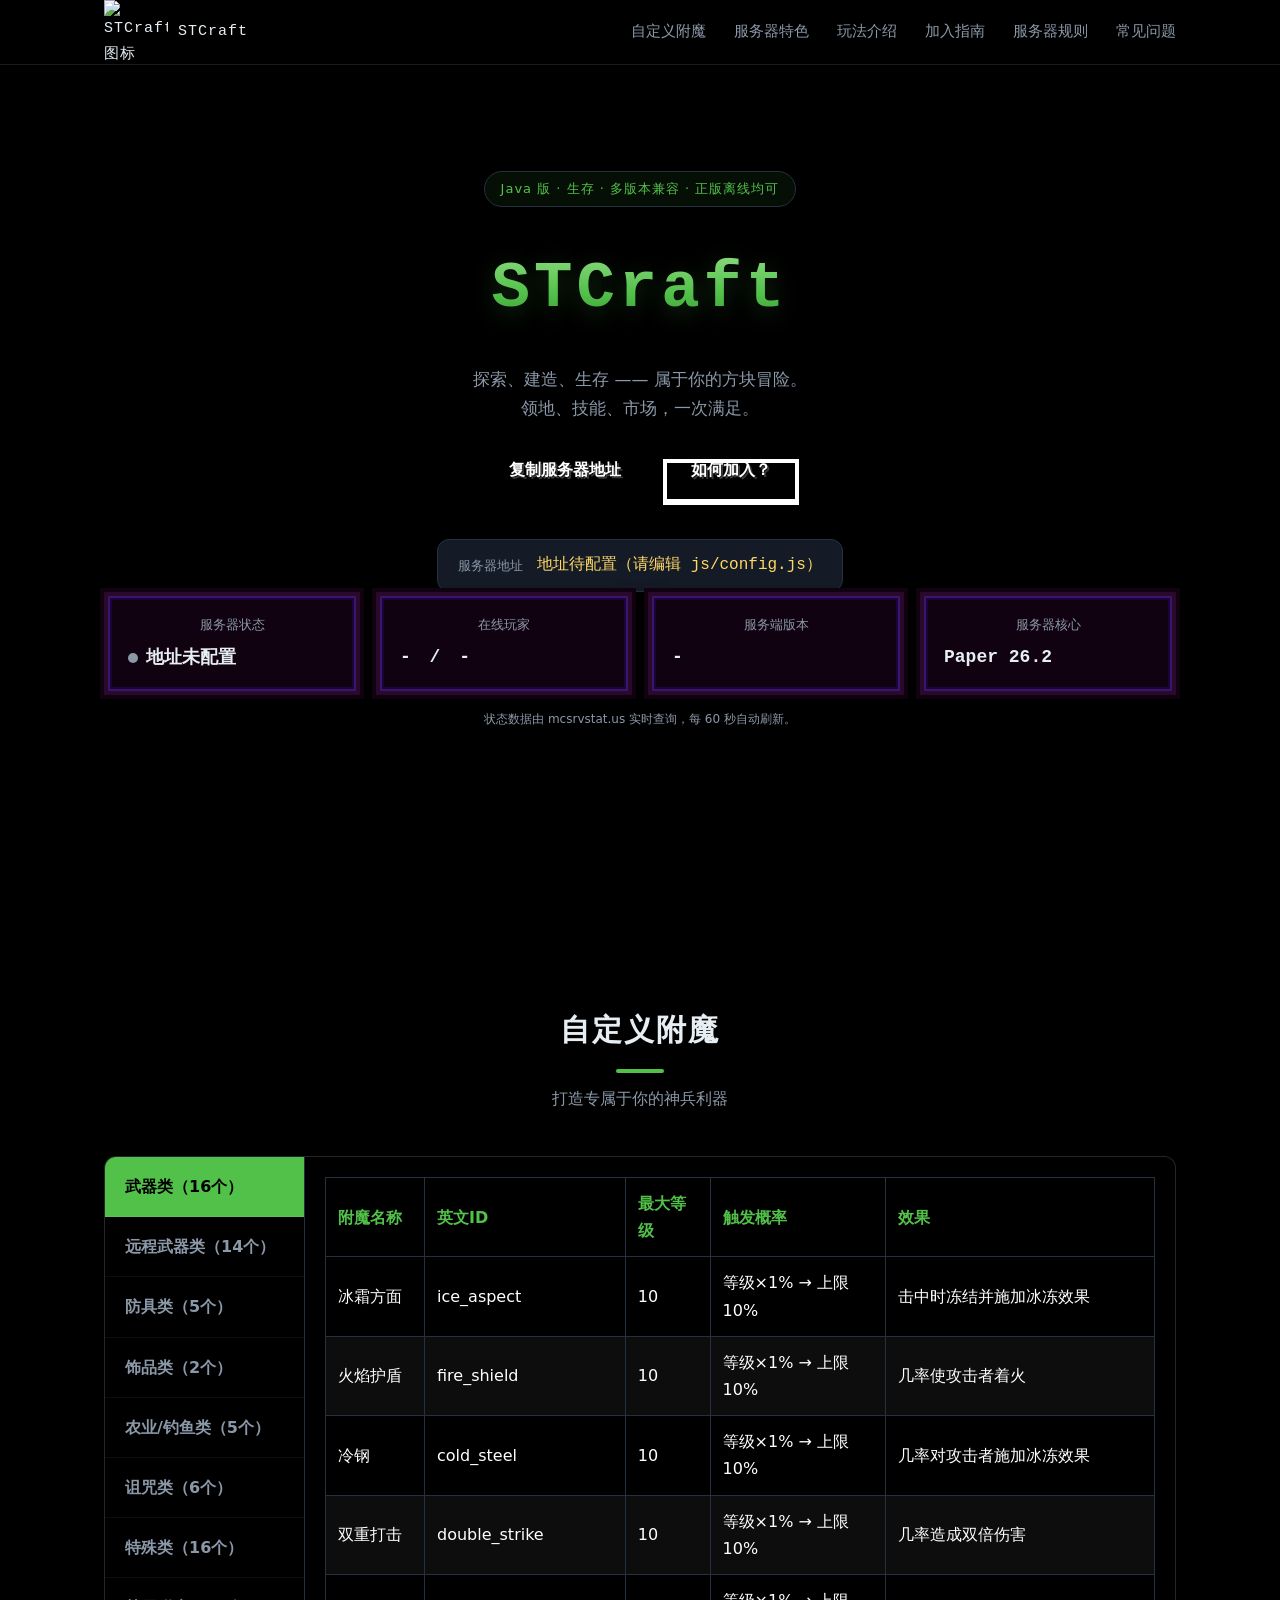
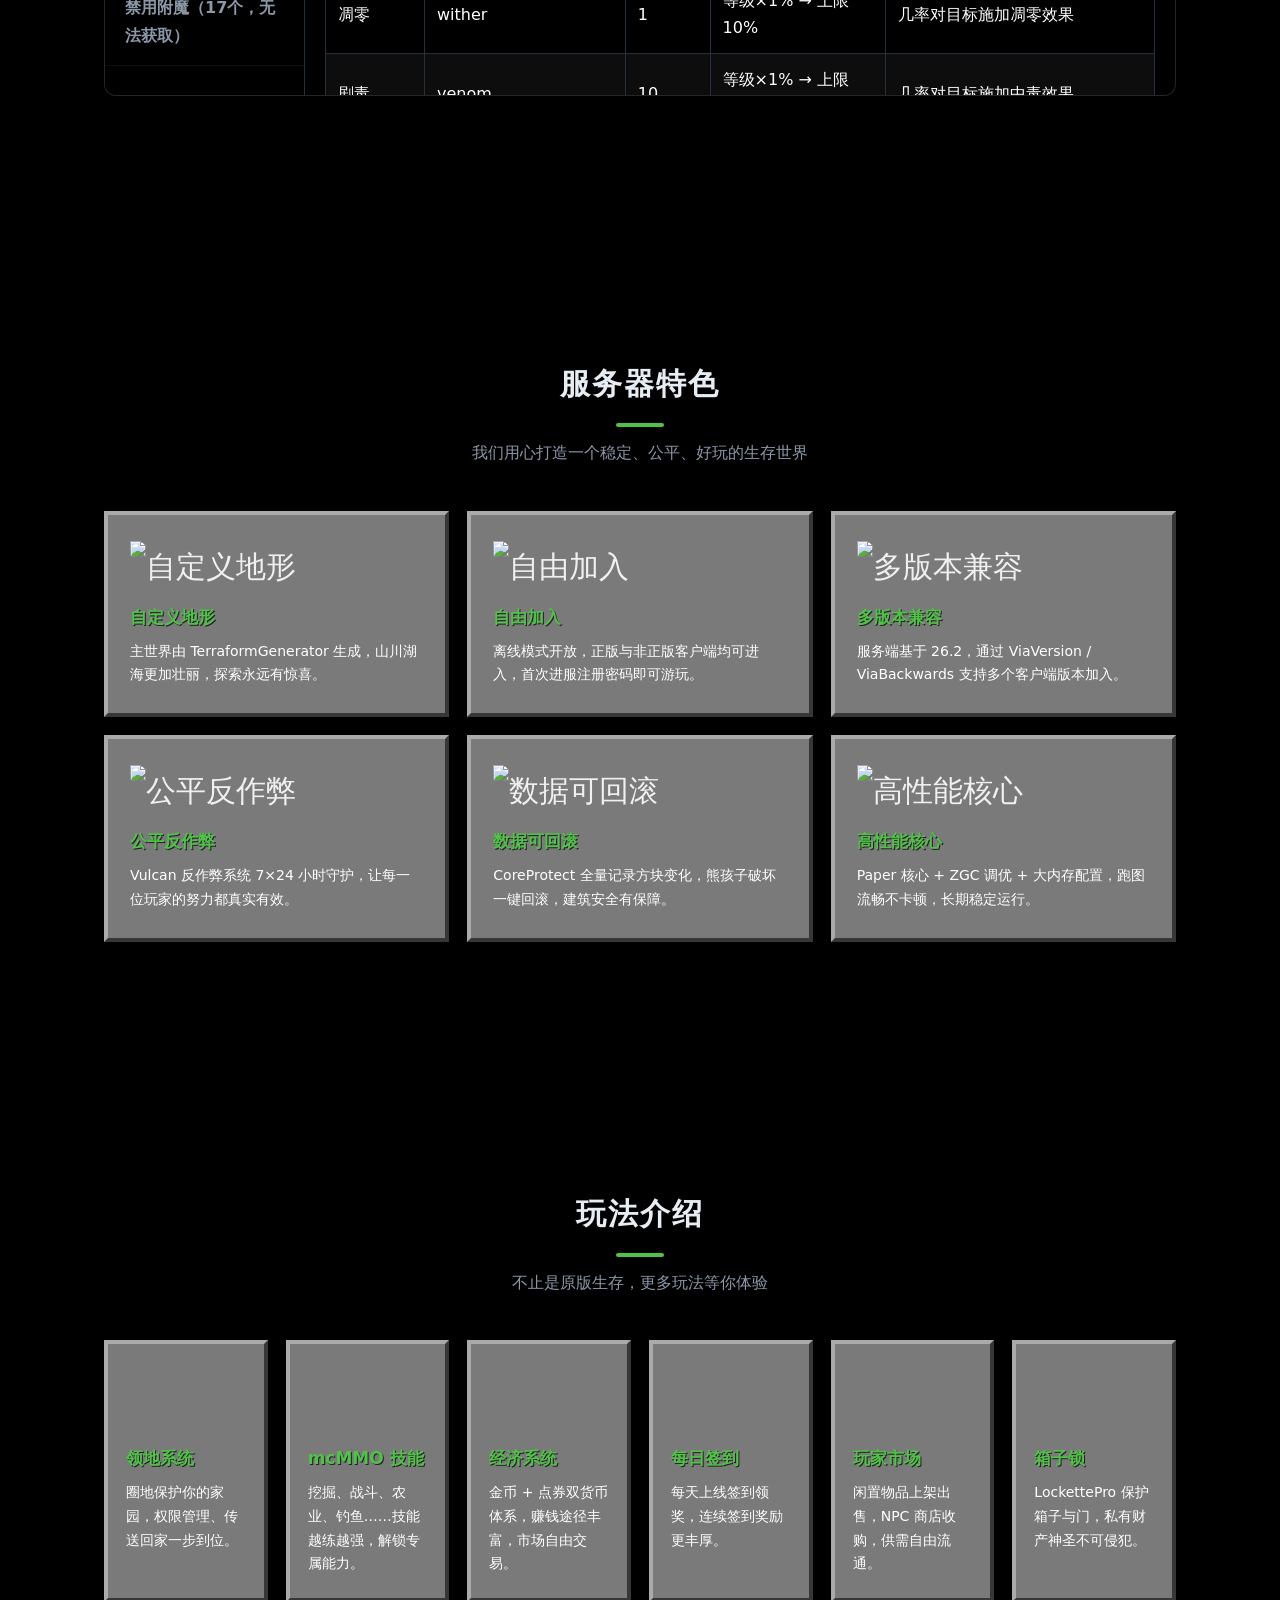
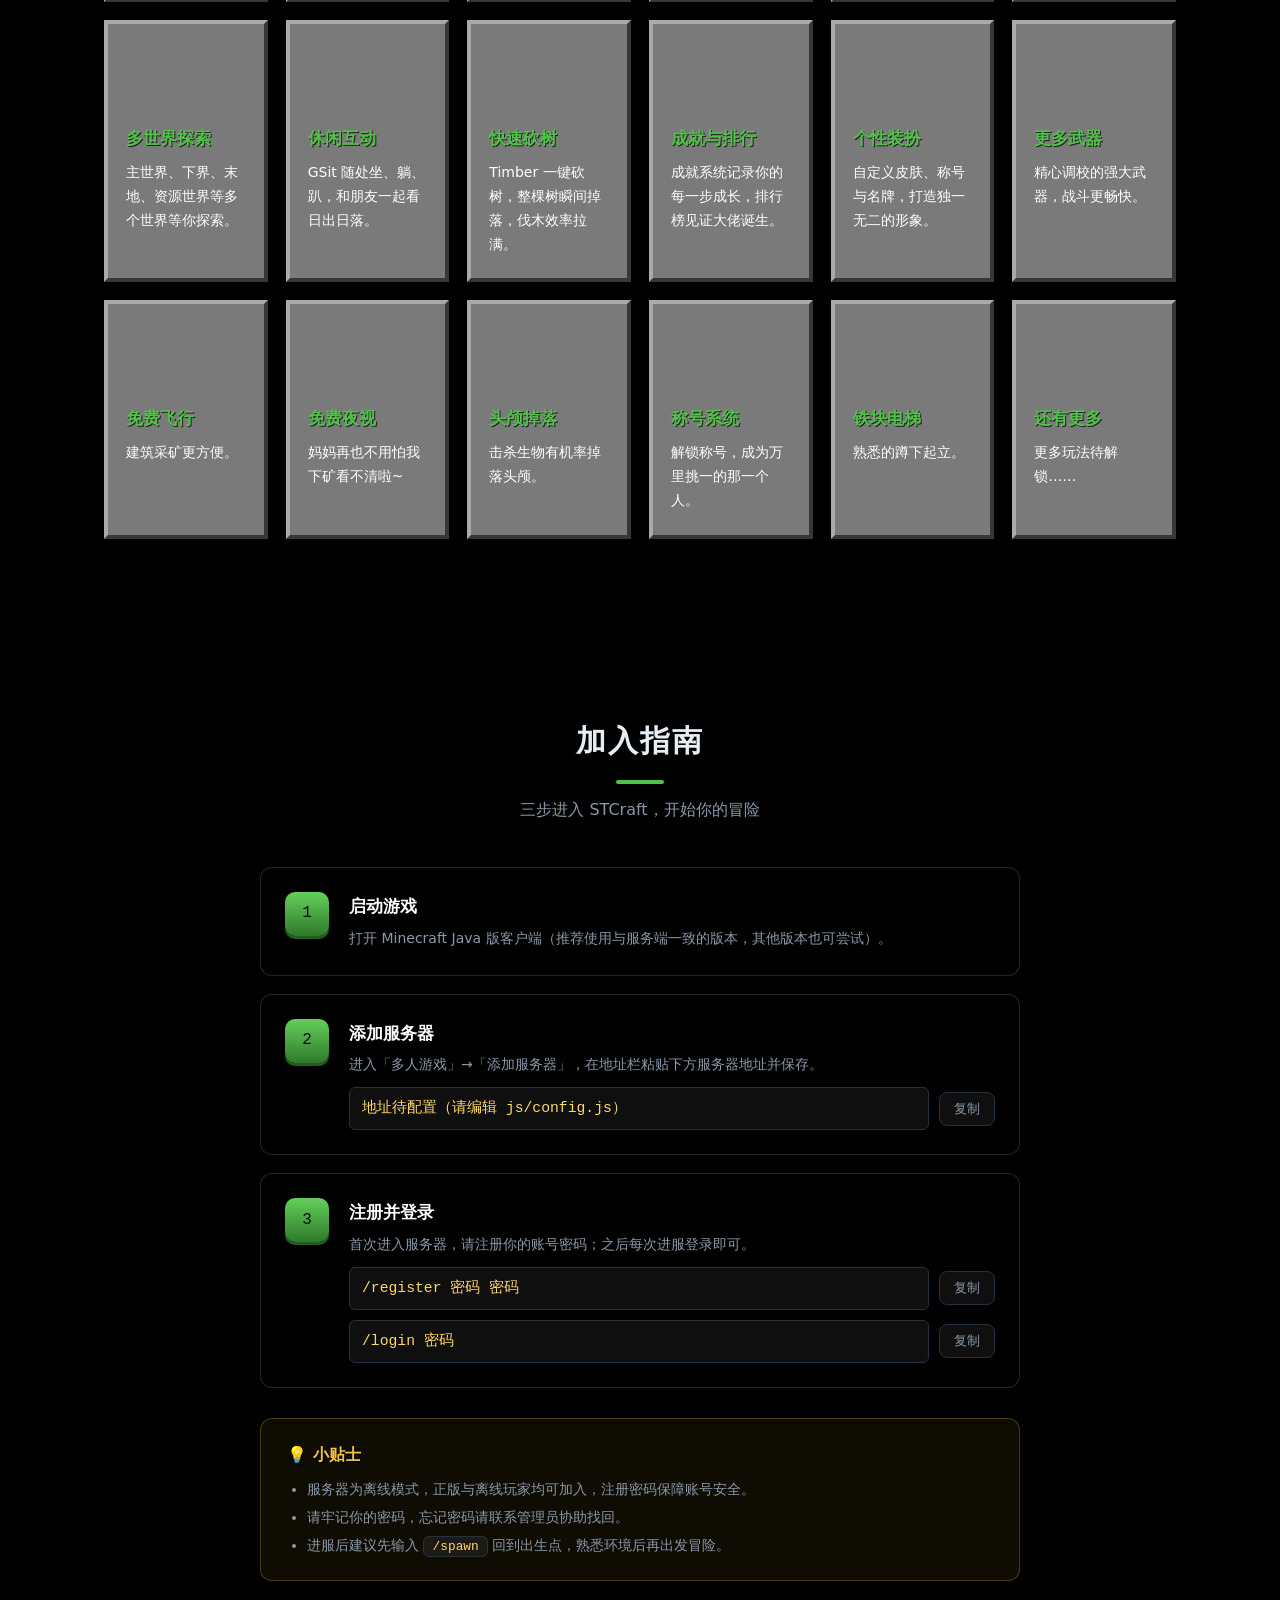
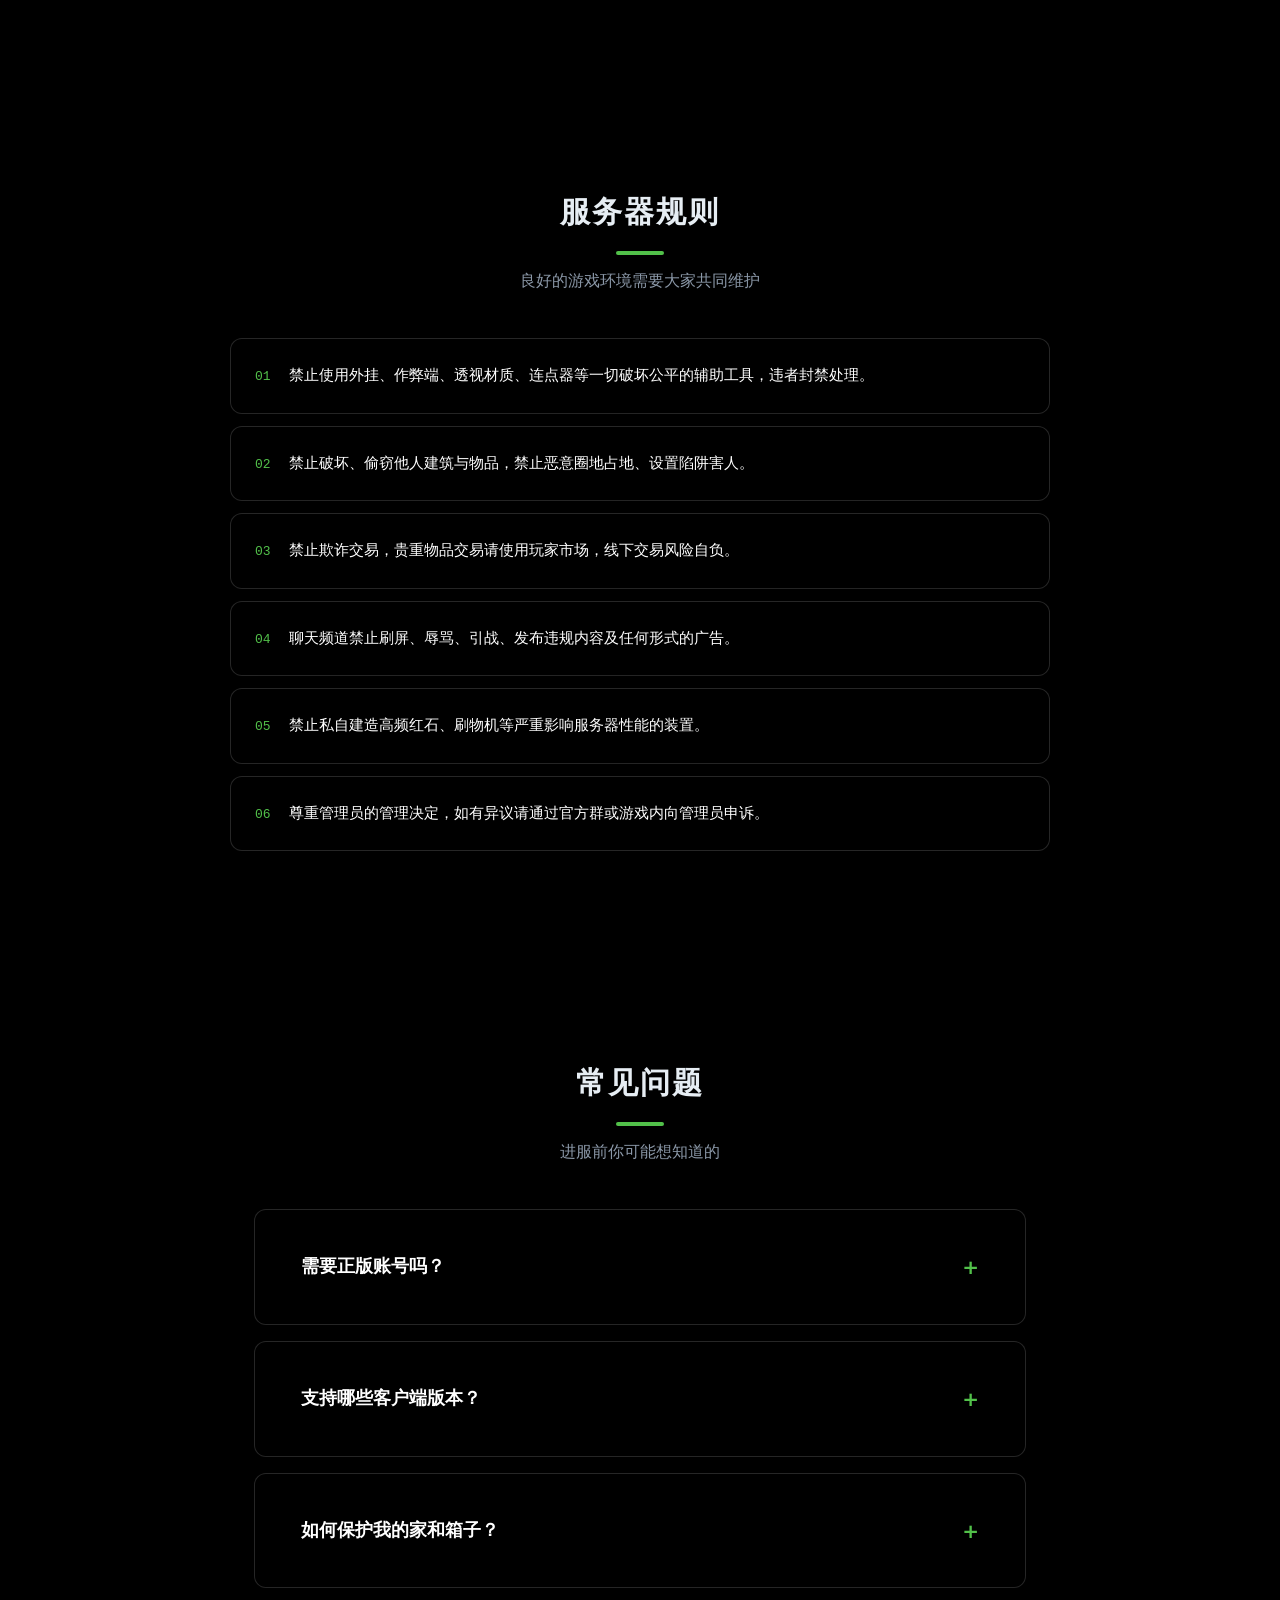
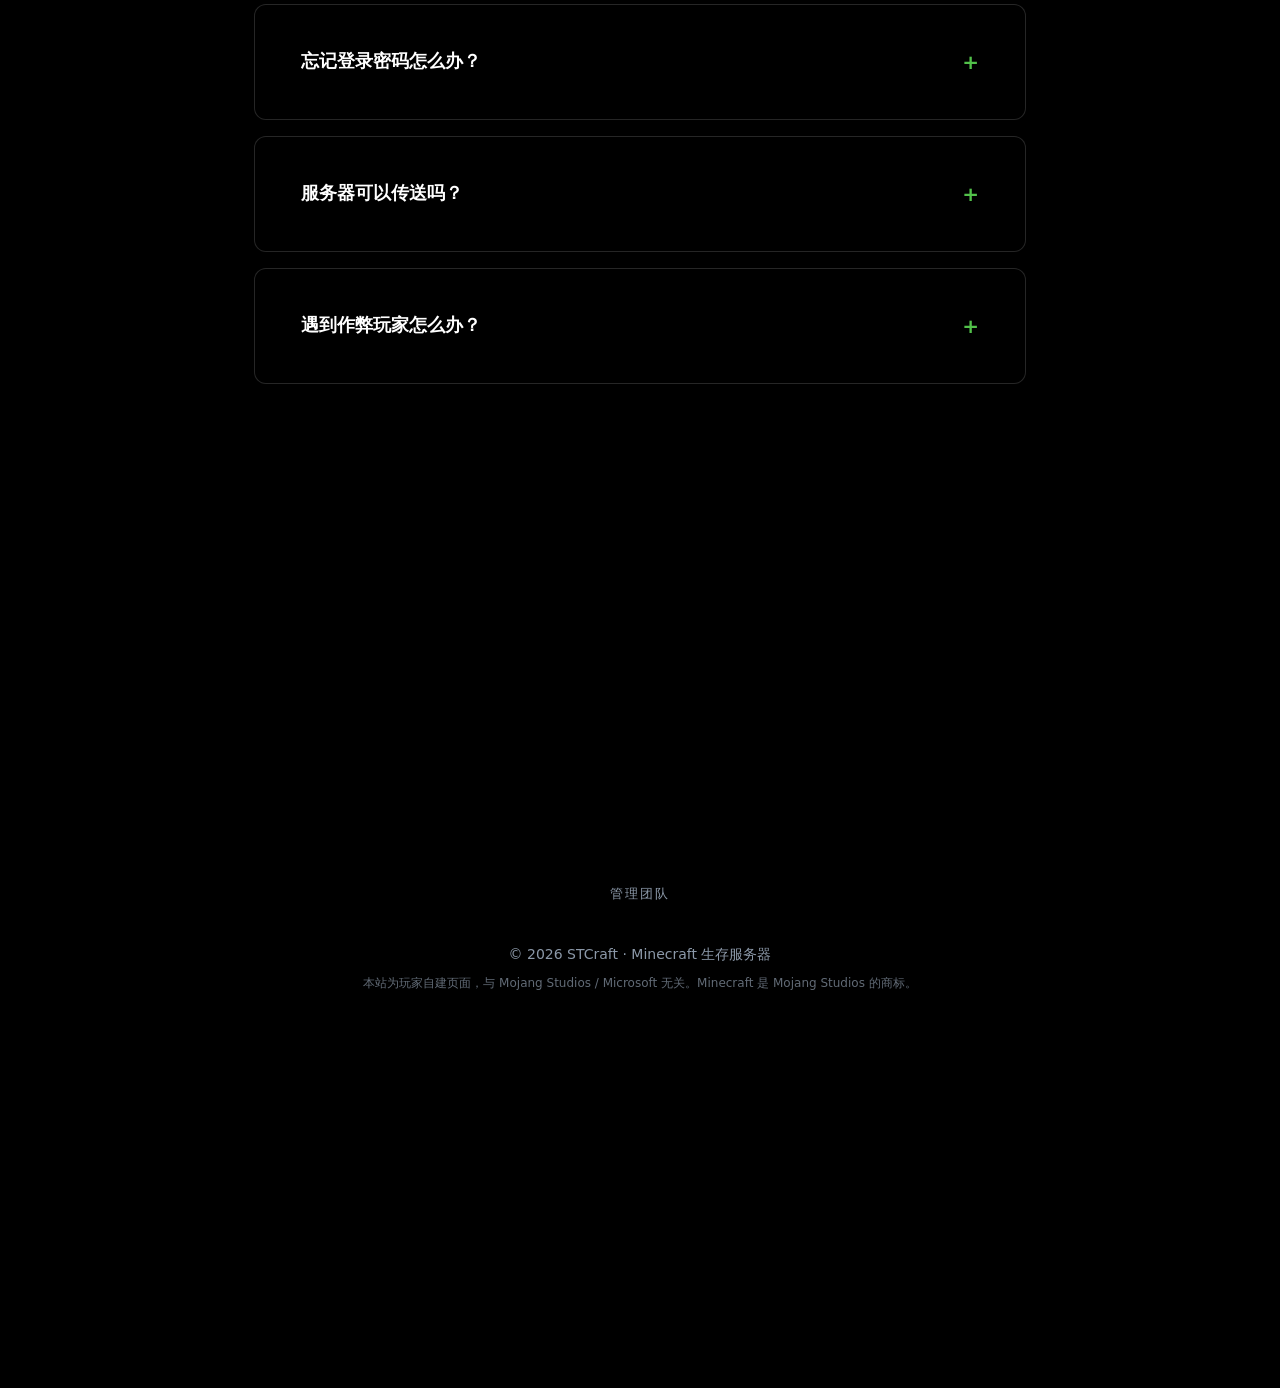
==== public/index.html @ 690ea757 "Merge pull request #2 from Regu-Miabyss/main updated enchantment guideline" ====
<!DOCTYPE html>
<html lang="zh-CN">
<head>
  <meta charset="UTF-8">
  <meta name="viewport" content="width=device-width, initial-scale=1.0">
  <title>STCraft — Minecraft 生存服务器</title>
  <meta name="description" content="STCraft 是一款 Minecraft Java 版生存服务器：领地保护、mcMMO 技能、玩家市场、每日签到，正版离线均可加入。">
  <meta property="og:title" content="STCraft — Minecraft 生存服务器">
  <meta property="og:description" content="探索、建造、生存 —— 属于你的方块冒险。">
  <meta property="og:type" content="website">
  <meta property="og:url" content="https://www.stcraft.cc/">
  <link rel="canonical" href="https://www.stcraft.cc/">
  <link rel="icon" type="image/svg+xml" href="images/4.png">
  <link rel="preconnect" href="https://fonts.googleapis.com">
  <link rel="preconnect" href="https://fonts.gstatic.com" crossorigin>
  <link rel="stylesheet" href="css/style.css">
</head>
<body>

  <div id="bg-container">
    <div class="bg-layer active" id="bg-hero" style="background-image: url('images/gallery/bg-hero.jpg');"></div>
    <div class="bg-layer" id="bg-features" style="background-image: url('images/gallery/bg-features.jpg');"></div>
    <div class="bg-layer" id="bg-gameplay" style="background-image: url('images/gallery/bg-gameplay.jpg');"></div>
    <div class="bg-layer" id="bg-join" style="background-image: url('images/gallery/bg-join.jpg');"></div>
    <div class="bg-layer" id="bg-rules" style="background-image: url('images/gallery/bg-rules.jpg');"></div>
    <div class="bg-layer" id="bg-faq" style="background-image: url('images/gallery/bg-faq.jpg');"></div>
    <div class="bg-layer" id="bg-footer" style="background-image: url('images/gallery/bg-footer.jpg');"></div>
    <div id="bg-overlay"></div>
  </div>


  <!-- ============ 导航栏 ============ -->
  <header class="nav" id="top">
    <div class="container nav-inner">
      <a class="brand" href="#top">
        <img class="brand-icon" src="images/4.png" alt="STCraft 图标" width="64" height="64">
        <span class="brand-text">STCraft</span>
      </a>
      <nav class="nav-links" id="navLinks">
        <a href="#enchants">自定义附魔</a>
        <a href="#features">服务器特色</a>
        <a href="#gameplay">玩法介绍</a>
        <a href="#join">加入指南</a>
        <a href="#rules">服务器规则</a>
        <a href="#faq">常见问题</a>
      </nav>
      <button class="nav-toggle" id="navToggle" aria-label="打开菜单">&#9776;</button>
    </div>
  </header>

  <!-- ============ 首屏 ============ -->
  <section class="hero snap-section" data-section="bg-hero">
    <div class="hero-bg" aria-hidden="true"></div>
    <div class="container hero-inner">
      <div class="hero-badge">Java 版 &middot; 生存 &middot; 多版本兼容 &middot; 正版离线均可</div>
      <h1 class="hero-title">STCraft</h1>
      <p class="hero-slogan">探索、建造、生存 —— 属于你的方块冒险。<br>领地、技能、市场，一次满足。</p>
      <div class="hero-actions">
        <button class="btn btn-primary" id="copyAddressBtn">复制服务器地址</button>
        <a class="btn btn-ghost" href="#join">如何加入？</a>
      </div>
      <div class="address-box" title="点击复制">
        <span class="address-label">服务器地址</span>
        <code id="serverAddress">加载中…</code>
      </div>
      <div class="hero-contact" id="heroContact">
        <a class="contact-chip" id="qqGroupLink" href="#" target="_blank" rel="noopener">🐧 加入 QQ 群一起开黑</a>
        <span class="qq-number">群号：<code id="qqGroup"></code><button class="btn-copy" data-copy-target="qqGroup" aria-label="复制群号">复制</button></span>
      </div>
    
      <div class="status-grid">
        <div class="status-card">
          <span class="status-label">服务器状态</span>
          <span class="status-value">
            <span class="dot" id="statusDot"></span>
            <span id="statusText">查询中…</span>
          </span>
        </div>
        <div class="status-card">
          <span class="status-label">在线玩家</span>
          <span class="status-value pixel-text"><b id="onlinePlayers">-</b>&nbsp;/&nbsp;<span id="maxPlayers">-</span></span>
        </div>
        <div class="status-card">
          <span class="status-label">服务端版本</span>
          <span class="status-value pixel-text" id="serverVersion">-</span>
        </div>
        <div class="status-card">
          <span class="status-label">服务器核心</span>
          <span class="status-value pixel-text">Paper 26.2</span>
        </div>
      </div>
      <p class="status-note">状态数据由 mcsrvstat.us 实时查询，每 60 秒自动刷新。</p>
    
    </div>
  </section>

  <!-- ============ 实时状态 ============ -->
  <section class="section section-alt snap-section" id="enchants" data-section="bg-features">
    <div class="container">
      <h2 class="section-title">自定义附魔</h2>
      <p class="section-subtitle">打造专属于你的神兵利器</p>
      <div class="enchant-container glass-panel">
        <ul class="enchant-tabs" id="enchantTabs">
        </ul>
        <div class="enchant-content" id="enchantContent">
        </div>
      </div>
    </div>
  </section>

  <!-- ============ 服务器特色 ============ -->
  <section class="section snap-section" id="features" data-section="bg-features">
    <div class="container">
      <h2 class="section-title">服务器特色</h2>
      <p class="section-subtitle">我们用心打造一个稳定、公平、好玩的生存世界</p>
      <div class="grid grid-3">
        <div class="card">
          <img class="card-icon" src="images/new_realm.png" alt="自定义地形">
          <h3>自定义地形</h3>
          <p>主世界由 TerraformGenerator 生成，山川湖海更加壮丽，探索永远有惊喜。</p>
        </div>
        <div class="card">
          <img class="card-icon" src="images/light.png" alt="自由加入">
          <h3>自由加入</h3>
          <p>离线模式开放，正版与非正版客户端均可进入，首次进服注册密码即可游玩。</p>
        </div>
        <div class="card">
          <img class="card-icon" src="images/knowledge_book.png" alt="多版本兼容">
          <h3>多版本兼容</h3>
          <p>服务端基于 26.2，通过 ViaVersion / ViaBackwards 支持多个客户端版本加入。</p>
        </div>
        <div class="card">
          <img class="card-icon" src="images/draft_report.png" alt="公平反作弊">
          <h3>公平反作弊</h3>
          <p>Vulcan 反作弊系统 7×24 小时守护，让每一位玩家的努力都真实有效。</p>
        </div>
        <div class="card">
          <img class="card-icon" src="images/structure_block_data.png" alt="数据可回滚">
          <h3>数据可回滚</h3>
          <p>CoreProtect 全量记录方块变化，熊孩子破坏一键回滚，建筑安全有保障。</p>
        </div>
        <div class="card">
          <img class="card-icon" src="images/speed.png" alt="高性能核心">
          <h3>高性能核心</h3>
          <p>Paper 核心 + ZGC 调优 + 大内存配置，跑图流畅不卡顿，长期稳定运行。</p>
        </div>
      </div>
    </div>
  </section>

  <!-- ============ 玩法介绍 ============ -->
  <section class="section section-alt snap-section" id="gameplay" data-section="bg-gameplay">
    <div class="container">
      <h2 class="section-title">玩法介绍</h2>
      <p class="section-subtitle">不止是原版生存，更多玩法等你体验</p>
      <div class="grid grid-6">
        <div class="card card-sm">
          <div class="card-canvas" data-model="door"></div>
          <h3>领地系统</h3>
          <p>圈地保护你的家园，权限管理、传送回家一步到位。</p>
        </div>
        <div class="card card-sm">
          <div class="card-canvas" data-model="sword"></div>
          <h3>mcMMO 技能</h3>
          <p>挖掘、战斗、农业、钓鱼……技能越练越强，解锁专属能力。</p>
        </div>

        <div class="card card-sm">
          <div class="card-canvas" data-model="gold_block"></div>
          <h3>经济系统</h3>
          <p>金币 + 点券双货币体系，赚钱途径丰富，市场自由交易。</p>
        </div>
        <div class="card card-sm">
          <div class="card-canvas" data-model="clock"></div>
          <h3>每日签到</h3>
          <p>每天上线签到领奖，连续签到奖励更丰厚。</p>
        </div>
        <div class="card card-sm">
          <div class="card-canvas" data-model="emerald"></div>
          <h3>玩家市场</h3>
          <p>闲置物品上架出售，NPC 商店收购，供需自由流通。</p>
        </div>
        <div class="card card-sm">
          <div class="card-canvas" data-model="chest"></div>
          <h3>箱子锁</h3>
          <p>LockettePro 保护箱子与门，私有财产神圣不可侵犯。</p>
        </div>
        <div class="card card-sm">
          <div class="card-canvas" data-model="end_portal"></div>
          <h3>多世界探索</h3>
          <p>主世界、下界、末地、资源世界等多个世界等你探索。</p>
        </div>
        <div class="card card-sm">
          <div class="card-canvas" data-model="painting"></div>
          <h3>休闲互动</h3>
          <p>GSit 随处坐、躺、趴，和朋友一起看日出日落。</p>
        </div>
        <div class="card card-sm">
          <div class="card-canvas" data-model="sapling"></div>
          <h3>快速砍树</h3>
          <p>Timber 一键砍树，整棵树瞬间掉落，伐木效率拉满。</p>
        </div>
        <div class="card card-sm">
          <div class="card-canvas" data-model="melon"></div>
          <h3>成就与排行</h3>
          <p>成就系统记录你的每一步成长，排行榜见证大佬诞生。</p>
        </div>
        <div class="card card-sm">
          <div class="card-canvas" data-model="trim"></div>
          <h3>个性装扮</h3>
          <p>自定义皮肤、称号与名牌，打造独一无二的形象。</p>
        </div>
        <div class="card card-sm">
          <div class="card-canvas" data-model="axe"></div>
          <h3>更多武器</h3>
          <p>精心调校的强大武器，战斗更畅快。</p>
        </div>
        <div class="card card-sm">
          <div class="card-canvas" data-model="elytra"></div>
          <h3>免费飞行</h3>
          <p>建筑采矿更方便。</p>
        </div>
        <div class="card card-sm">
          <div class="card-canvas" data-model="night_vision"></div>
          <h3>免费夜视</h3>
          <p>妈妈再也不用怕我下矿看不清啦~</p>
        </div>
        
        <div class="card card-sm">
          <div class="card-canvas" data-model="head"></div>
          <h3>头颅掉落</h3>
          <p>击杀生物有机率掉落头颅。</p>
        </div>
        <div class="card card-sm">
          <div class="card-canvas" data-model="title"></div>
          <h3>称号系统</h3>
          <p>解锁称号，成为万里挑一的那一个人。</p>
        </div>
        <div class="card card-sm">
          <div class="card-canvas" data-model="elevator"></div>
          <h3>铁块电梯</h3>
          <p>熟悉的蹲下起立。</p>
        </div>
<div class="card card-sm">
          <div class="card-canvas" data-model="lantern"></div>
          <h3>还有更多</h3>
          <p>更多玩法待解锁……</p>
        </div>
      </div>
    </div>
  </section>

  <!-- ============ 加入指南 ============ -->
  <section class="section snap-section" id="join" data-section="bg-join">
    <div class="container">
      <h2 class="section-title">加入指南</h2>
      <p class="section-subtitle">三步进入 STCraft，开始你的冒险</p>

      <div class="steps">
        <div class="step glass-panel">
          <div class="step-num">1</div>
          <div class="step-body">
            <h3>启动游戏</h3>
            <p>打开 Minecraft Java 版客户端（推荐使用与服务端一致的版本，其他版本也可尝试）。</p>
          </div>
        </div>
        <div class="step glass-panel">
          <div class="step-num">2</div>
          <div class="step-body">
            <h3>添加服务器</h3>
            <p>进入「多人游戏」→「添加服务器」，在地址栏粘贴下方服务器地址并保存。</p>
            <div class="code-line">
              <code id="serverAddressGuide">加载中…</code>
              <button class="btn-copy" data-copy-target="serverAddressGuide" aria-label="复制地址">复制</button>
            </div>
          </div>
        </div>
        <div class="step glass-panel">
          <div class="step-num">3</div>
          <div class="step-body">
            <h3>注册并登录</h3>
            <p>首次进入服务器，请注册你的账号密码；之后每次进服登录即可。</p>
            <div class="code-line">
              <code>/register 密码 密码</code>
              <button class="btn-copy" data-copy-text="/register 密码 密码" aria-label="复制注册命令">复制</button>
            </div>
            <div class="code-line">
              <code>/login 密码</code>
              <button class="btn-copy" data-copy-text="/login 密码" aria-label="复制登录命令">复制</button>
            </div>
          </div>
        </div>
      </div>

      <div class="tips">
        <h3>💡 小贴士</h3>
        <ul>
          <li>服务器为离线模式，正版与离线玩家均可加入，注册密码保障账号安全。</li>
          <li>请牢记你的密码，忘记密码请联系管理员协助找回。</li>
          <li>进服后建议先输入 <code>/spawn</code> 回到出生点，熟悉环境后再出发冒险。</li>
        </ul>
      </div>
    </div>
  </section>

  <!-- ============ 服务器规则 ============ -->
  <section class="section section-alt snap-section" id="rules" data-section="bg-rules">
    <div class="container">
      <h2 class="section-title">服务器规则</h2>
      <p class="section-subtitle">良好的游戏环境需要大家共同维护</p>
      <div class="rules-list">
        <div class="rule glass-panel"><span class="rule-no">01</span><span>禁止使用外挂、作弊端、透视材质、连点器等一切破坏公平的辅助工具，违者封禁处理。</span></div>
        <div class="rule glass-panel"><span class="rule-no">02</span><span>禁止破坏、偷窃他人建筑与物品，禁止恶意圈地占地、设置陷阱害人。</span></div>
        <div class="rule glass-panel"><span class="rule-no">03</span><span>禁止欺诈交易，贵重物品交易请使用玩家市场，线下交易风险自负。</span></div>
        <div class="rule glass-panel"><span class="rule-no">04</span><span>聊天频道禁止刷屏、辱骂、引战、发布违规内容及任何形式的广告。</span></div>
        <div class="rule glass-panel"><span class="rule-no">05</span><span>禁止私自建造高频红石、刷物机等严重影响服务器性能的装置。</span></div>
        <div class="rule glass-panel"><span class="rule-no">06</span><span>尊重管理员的管理决定，如有异议请通过官方群或游戏内向管理员申诉。</span></div>
      </div>
    </div>
  </section>

  <!-- ============ 常见问题 ============ -->
  <section class="section snap-section" id="faq" data-section="bg-faq">
    <div class="container container-narrow">
      <h2 class="section-title">常见问题</h2>
      <p class="section-subtitle">进服前你可能想知道的</p>

      <details class="faq-item glass-panel" name="faq-group">
        <summary>需要正版账号吗？</summary>
        <p>不需要。服务器为离线模式，正版与非正版客户端均可加入。首次进服使用 <code>/register 密码 密码</code> 注册即可。</p>
      </details>
      <details class="faq-item glass-panel" name="faq-group">
        <summary>支持哪些客户端版本？</summary>
        <p>服务端基于 26.2，并通过 ViaVersion / ViaBackwards 兼容其他版本客户端。推荐使用与服务端一致的版本以获得最佳体验。</p>
      </details>
      <details class="faq-item glass-panel" name="faq-group">
        <summary>如何保护我的家和箱子？</summary>
        <p>使用领地系统圈地保护建筑范围；箱子、门等容器可以使用 LockettePro 上锁。两者配合即可高枕无忧。</p>
      </details>
      <details class="faq-item glass-panel" name="faq-group">
        <summary>忘记登录密码怎么办？</summary>
        <p>请联系管理员协助重置密码。建议平时牢记自己设置的密码。</p>
      </details>
      <details class="faq-item glass-panel" name="faq-group">
        <summary>服务器可以传送吗？</summary>
        <p>可以。服务器提供玩家互传、回家、回出生点等便捷传送功能，具体指令可在游戏内查看菜单或询问管理员。</p>
      </details>
      <details class="faq-item glass-panel" name="faq-group">
        <summary>遇到作弊玩家怎么办？</summary>
        <p>请在游戏内截图/录像保留证据，并在第一时间联系管理员举报。服务器已部署反作弊系统，核实后会严肃处理。</p>
      </details>
    </div>
  </section>

  <!-- ============ 页脚 ============ -->
  <footer class="footer snap-section" data-section="bg-footer">
    <div class="container">
      <div class="footer-team">
        <span class="footer-team-label">管理团队</span>
        <div class="team-avatars" id="teamAvatars"></div>
      </div>
      <div class="footer-meta">
        <p>&copy; <span id="year">2026</span> STCraft &middot; Minecraft 生存服务器</p>
        <p id="footerContact"></p>
        <p class="footer-note">本站为玩家自建页面，与 Mojang Studios / Microsoft 无关。Minecraft 是 Mojang Studios 的商标。</p>
      </div>
    </div>
  </footer>

  <script src="https://cdnjs.cloudflare.com/ajax/libs/three.js/r128/three.min.js"></script>
  <script src="js/config.js"></script>
  <script src="js/main.js"></script>
  <script src="js/renderer.js"></script>

  <script>
    
    // Exclusive accordions
    const details = document.querySelectorAll('details[name="faq-group"]');
    details.forEach((targetDetail) => {
      targetDetail.addEventListener('click', () => {
        details.forEach((detail) => {
          if (detail !== targetDetail) {
            detail.removeAttribute('open');
          }
        });
      });
    });

    // Intersection Observer for background crossfading
    document.addEventListener("DOMContentLoaded", function() {
      const sections = document.querySelectorAll('.snap-section');
      const bgLayers = document.querySelectorAll('.bg-layer');

      const observer = new IntersectionObserver((entries) => {
        entries.forEach(entry => {
          if (entry.isIntersecting) {
            
            // Update active nav link
            const navLinks = document.querySelectorAll('.nav-links a');
            const targetId = entry.target.id;
            navLinks.forEach(link => {
              if (link.getAttribute('href') === '#' + targetId) {
                link.classList.add('active');
              } else {
                link.classList.remove('active');
              }
            });

            const targetBg = entry.target.getAttribute('data-section');
            bgLayers.forEach(layer => {
              if (layer.id === targetBg) {
                layer.classList.add('active');
              } else {
                layer.classList.remove('active');
              }
            });
          }
        });
      }, { rootMargin: '-40% 0px -60% 0px', threshold: 0 });

      sections.forEach(sec => observer.observe(sec));
    });
  </script>

</body>
</html>
---- public/css/style.css ----
/* ============================================================
   STCraft 服务器官网样式
   深色 Minecraft 像素风主题
   ============================================================ */

@font-face {
  font-family: 'Minecraftia';
  src: url('../assets/Minecraftia-Regular.ttf') format('truetype');
  font-weight: normal;
  font-style: normal;
}

:root {
  --bg: #0d1117;
  --bg-alt: #0f1520;
  --card: #141b26;
  --card-hover: #1a2331;
  --border: #263140;
  --text: #e6edf3;
  --muted: #8b98a8;
  --green: #52c14a;
  --green-dark: #2f7a2b;
  --green-darker: #235c20;
  --gold: #f5c542;
  --red: #e5534b;
  --radius: 12px;
  --font-pixel: "Minecraftia", monospace;
  --font-body: system-ui, -apple-system, sans-serif;
}

* {
  margin: 0;
  padding: 0;
  box-sizing: border-box;
}

html {
  scroll-behavior: smooth;
  scroll-padding-top: 84px;
}

body {
  font-family: var(--font-body);
  background: #000;
  
  color: var(--text);
  line-height: 1.7;
  -webkit-font-smoothing: antialiased;
}

h1, h2, h3, .brand {
  text-shadow: 2px 2px 0px rgba(0,0,0,0.8);
}

img {
  max-width: 100%;
}

a {
  color: var(--green);
  text-decoration: none;
}

code {
  font-family: "SFMono-Regular", Consolas, "Liberation Mono", Menlo, monospace;
  background: rgba(255, 255, 255, 0.06);
  border: 1px solid var(--border);
  border-radius: 6px;
  padding: 2px 8px;
  font-size: 0.92em;
  color: #ffd866;
}

.container {
  max-width: 1120px;
  margin: 0 auto;
  padding: 0 24px;
}

.container-narrow {
  max-width: 820px;
}

/* ============ 导航栏 ============ */

.nav {
  position: fixed;
  top: 0;
  left: 0;
  right: 0;
  z-index: 100;
  background: rgba(0, 0, 0, 0.3) !important;
  backdrop-filter: blur(12px);
  -webkit-backdrop-filter: blur(12px);
  border-bottom: 1px solid rgba(255, 255, 255, 0.1) !important;
  transition: border-color 0.25s, background 0.25s;
}

.nav.scrolled {
  border-bottom-color: var(--border);
  background: rgba(13, 17, 23, 0.96);
}

.nav-inner {
  display: flex;
  align-items: center;
  justify-content: space-between;
  height: 64px;
}

.brand {
  display: flex;
  align-items: center;
  gap: 10px;
  color: var(--text);
  font-family: var(--font-pixel);
  font-size: 15px;
  letter-spacing: 1px;
}

.brand-icon {
  image-rendering: pixelated;
}

.nav-links {
  display: flex;
  gap: 28px;
}

.nav-links a {
  color: var(--muted);
  font-size: 15px;
  transition: color 0.2s;
}

.nav-links a:hover {
  color: var(--text);
}

.nav-toggle {
  display: none;
  background: none;
  border: 1px solid var(--border);
  border-radius: 8px;
  color: var(--text);
  font-size: 20px;
  padding: 4px 12px;
  cursor: pointer;
}

/* ============ 首屏 ============ */

.hero {
  position: relative;
  padding: 80px 0;
  overflow: hidden;
  text-align: center;
}



.hero-inner {
  position: relative;
}

.hero-badge {
  display: inline-flex;
  align-items: center;
  justify-content: center;
  text-align: center;
  padding: 6px 16px;
  border: 1px solid var(--border);
  border-radius: 999px;
  background: rgba(82, 193, 74, 0.08);
  color: var(--green);
  font-size: 13px;
  letter-spacing: 1px;
  margin-bottom: 28px;
}

.hero-title {
  font-family: var(--font-pixel);
  font-size: clamp(34px, 7vw, 64px);
  letter-spacing: 4px;
  background: linear-gradient(180deg, #a8e89a 0%, var(--green) 55%, var(--green-dark) 100%);
  -webkit-background-clip: text;
  background-clip: text;
  -webkit-text-fill-color: transparent;
  color: transparent;
  text-shadow: 0 6px 24px rgba(82, 193, 74, 0.25);
  margin-bottom: 22px;
}

.hero-slogan {
  color: var(--muted);
  font-size: 17px;
  max-width: 560px;
  margin: 0 auto 36px;
}

.hero-actions {
  display: flex;
  gap: 14px;
  justify-content: center;
  flex-wrap: wrap;
  margin-bottom: 34px;
}

/* ============ 按钮 ============ */

.btn {
  -webkit-appearance: none;
  appearance: none;
  outline: none;
  box-sizing: border-box;
  line-height: 1;
  text-decoration: none;
  display: inline-flex;
  align-items: center;
  justify-content: center;
  text-align: center;
  padding: 0px 24px 20px 24px;
  font-size: 16px;
  font-weight: 600;
  cursor: pointer;
  border-style: solid;
  border-width: 4px 4px 6px 4px;
  border-image-slice: 2 2 3 2 fill;
  border-image-source: url('../images/ui/button.png');
  background: none;
  border-radius: 0;
  color: #fff;
  font-family: var(--font-pixel);
  text-shadow: 2px 2px 0px #383838;
  image-rendering: pixelated;
  transition: transform 0.1s;
}

.btn-primary, .btn-ghost {
  box-shadow: none;
}

.btn:hover {
  border-image-source: url('../images/ui/button_highlighted.png');
  transform: translateY(-2px);
  color: #fff0a0;
}

.btn:active {
  transform: translateY(2px);
}

/* ============ 地址框 ============ */

.address-box {
  display: inline-flex;
  align-items: center;
  gap: 14px;
  padding: 12px 20px;
  background: var(--card);
  border: 1px solid var(--border);
  border-radius: var(--radius);
  cursor: pointer;
  transition: border-color 0.2s;
  user-select: none;
}

.address-box:hover {
  border-color: var(--green);
}

.address-label {
  color: var(--muted);
  font-size: 13px;
}

.address-box code {
  background: none;
  border: none;
  padding: 0;
  font-size: 16px;
  color: #ffd866;
}

.hero-contact {
  margin-top: 22px;
  display: flex;
  justify-content: center;
  align-items: center;
  gap: 16px;
  flex-wrap: wrap;
}

.contact-chip {
  display: inline-flex;
  align-items: center;
  gap: 6px;
  padding: 8px 18px;
  border: 1px solid var(--border);
  border-radius: 999px;
  background: rgba(82, 193, 74, 0.08);
  color: var(--text);
  font-size: 14px;
  transition: border-color 0.2s, background 0.2s;
}

.contact-chip:hover {
  border-color: var(--green);
  background: rgba(82, 193, 74, 0.16);
}

.qq-number {
  display: inline-flex;
  align-items: center;
  gap: 8px;
  color: var(--muted);
  font-size: 14px;
}

.qq-number code {
  font-size: 14px;
}

/* ============ 状态栏 ============ */

.status {
  padding: 26px 0 54px;
  background: transparent;
  
}

.status-grid {
  display: grid;
  grid-template-columns: repeat(4, 1fr);
  gap: 16px;
}

.status-card {
  background: #110211;
  border: 4px solid #2a0a2a;
  border-radius: 0;
  box-shadow: inset 0 0 0 2px #3c146e, inset 0 0 0 4px #1a053a, 0 4px 12px rgba(0,0,0,0.5);
  padding: 18px 20px;
  display: flex;
  flex-direction: column;
  gap: 6px;
  position: relative;
}

.status-card::before {
  content: "";
  position: absolute;
  inset: -8px;
  border: 4px solid #110211;
  pointer-events: none;
}

.status-label {
  color: var(--muted);
  font-size: 13px;
}

.status-value {
  font-size: 18px;
  font-weight: 700;
  display: flex;
  align-items: center;
  gap: 8px;
}

.pixel-text {
  font-family: var(--font-pixel);
}

.dot {
  width: 10px;
  height: 10px;
  border-radius: 50%;
  background: var(--muted);
  flex: none;
}

.dot.online {
  background: var(--green);
  box-shadow: 0 0 0 0 rgba(82, 193, 74, 0.6);
  animation: pulse 2s infinite;
}

.dot.offline {
  background: var(--red);
}

@keyframes pulse {
  0% { box-shadow: 0 0 0 0 rgba(82, 193, 74, 0.55); }
  70% { box-shadow: 0 0 0 9px rgba(82, 193, 74, 0); }
  100% { box-shadow: 0 0 0 0 rgba(82, 193, 74, 0); }
}

.status-note {
  margin-top: 14px;
  text-align: center;
  color: var(--muted);
  font-size: 12px;
}

/* ============ 通用 Section ============ */

.section {
  padding: 88px 0;
}

.section-alt {
  background: transparent;
}

.section-title {
  font-size: 30px;
  text-align: center;
  letter-spacing: 2px;
}

.section-title::after {
  content: "";
  display: block;
  width: 48px;
  height: 4px;
  margin: 14px auto 0;
  background: var(--green);
  border-radius: 2px;
  image-rendering: pixelated;
}

.section-subtitle {
  text-align: center;
  color: var(--muted);
  margin-top: 12px;
  margin-bottom: 44px;
}

/* ============ 卡片网格 ============ */

.grid {
  display: grid;
  gap: 18px;
}

.grid-3 {
  grid-template-columns: repeat(3, 1fr);
}

.grid-4 {
  grid-template-columns: repeat(4, 1fr);
}

.grid-5 {
  grid-template-columns: repeat(5, 1fr);
}

.grid-6 {
  grid-template-columns: repeat(6, 1fr);
}

.card {
  background: #7a7a7a;
  border-style: solid;
  border-width: 4px;
  border-color: #aaaaaa #373737 #373737 #aaaaaa;
  border-radius: 0;
  padding: 26px 22px;
  transition: transform 0.2s, background 0.2s;
  color: #f0f0f0;
  box-shadow: 4px 4px 0 rgba(0,0,0,0.4);
}

.card h3 {
  color: var(--green);
  text-shadow: 1px 1px 0px #222;
}
.card p {
  color: #ffffff;
}

.card:hover {
  transform: translateY(-4px);
  background: #8b8b8b;
}

.card-sm {
  padding: 22px 18px;
}

.card-icon {
  font-size: 30px;
  margin-bottom: 14px;
}

img.card-icon {
  height: 48px;
  width: auto;
  image-rendering: pixelated;
  image-rendering: crisp-edges;
  display: block;
}

.card-canvas {
  width: 64px;
  height: 64px;
  margin-bottom: 14px;
  position: relative;
}

.card-canvas canvas {
  width: 100%;
  height: 100%;
  image-rendering: pixelated;
  outline: none;
}

.card h3 {
  font-size: 17px;
  margin-bottom: 8px;
}

.card p {
  color: #ffffff;
  font-size: 14px;
}

/* ============ 加入指南 ============ */

.steps {
  display: flex;
  flex-direction: column;
  gap: 18px;
  max-width: 760px;
  margin: 0 auto;
}

.step {
  display: flex;
  gap: 20px;
  padding: 24px;
}

.step-num {
  flex: none;
  width: 44px;
  height: 44px;
  display: flex;
  align-items: center;
  justify-content: center;
  font-family: var(--font-pixel);
  font-size: 16px;
  color: #07130a;
  background: linear-gradient(180deg, #63cf5a, var(--green-dark));
  border-radius: 10px;
  box-shadow: 0 3px 0 var(--green-darker);
}

.step-body {
  flex: 1;
}

.step-body h3 {
  font-size: 17px;
  margin-bottom: 6px;
}

.step-body p {
  color: var(--muted);
  font-size: 14px;
}

.code-line {
  display: flex;
  align-items: center;
  gap: 10px;
  margin-top: 10px;
}

.code-line code {
  flex: 1;
  padding: 8px 12px;
}

.btn-copy {
  flex: none;
  background: rgba(255, 255, 255, 0.06);
  border: 1px solid var(--border);
  border-radius: 8px;
  color: var(--muted);
  font-size: 13px;
  padding: 7px 14px;
  cursor: pointer;
  font-family: var(--font-body);
  transition: color 0.2s, border-color 0.2s;
}

.btn-copy:hover {
  color: var(--text);
  border-color: var(--green);
}

.btn-copy.copied {
  color: var(--green);
  border-color: var(--green);
}

.tips {
  max-width: 760px;
  margin: 30px auto 0;
  background: rgba(245, 197, 66, 0.06);
  border: 1px solid rgba(245, 197, 66, 0.25);
  border-radius: var(--radius);
  padding: 22px 26px;
}

.tips h3 {
  font-size: 16px;
  margin-bottom: 10px;
  color: var(--gold);
}

.tips li {
  color: var(--muted);
  font-size: 14px;
  margin-left: 20px;
  margin-top: 4px;
}

/* ============ 规则 ============ */

.rules-list {
  max-width: 820px;
  margin: 0 auto;
  display: flex;
  flex-direction: column;
  gap: 12px;
}

.rule {
  display: flex;
  gap: 18px;
  align-items: baseline;
  padding: 18px 22px;
  font-size: 15px;
}

.rule-no {
  font-family: var(--font-pixel);
  font-size: 13px;
  color: var(--green);
  flex: none;
}

/* ============ FAQ ============ */

.faq-item {

  margin-bottom: 12px;
  overflow: hidden;
}

.faq-item summary {
  list-style: none;
  cursor: pointer;
  padding: 18px 22px;
  font-weight: 600;
  font-size: 15px;
  position: relative;
  padding-right: 52px;
  user-select: none;
}

.faq-item summary::-webkit-details-marker {
  display: none;
}

.faq-item summary::after {
  content: "+";
  position: absolute;
  right: 22px;
  top: 50%;
  transform: translateY(-50%);
  color: var(--green);
  font-size: 20px;
  transition: transform 0.2s;
}

.faq-item[open] summary::after {
  content: "−";
}


.faq-item p {
  padding: 0 22px 0px;
  color: var(--muted);
  font-size: 14px;
  max-height: 0;
  opacity: 0;
  overflow: hidden;
  transition: max-height 0.4s ease-out, opacity 0.3s ease-out, padding 0.3s ease-out;
}

.faq-item[open] p {
  padding: 0 22px 18px;
  max-height: 500px;
  opacity: 1;
}


/* ============ 页脚 ============ */

.footer {
  border-top: none;
  padding: 44px 0;
  background: transparent;
  
  text-align: center;
}

.footer-team {
  display: flex;
  flex-direction: column;
  align-items: center;
  gap: 14px;
  margin-bottom: 24px;
}

.footer-team-label {
  color: var(--muted);
  font-size: 13px;
  letter-spacing: 2px;
}

.team-avatars {
  display: flex;
  gap: 14px;
  flex-wrap: wrap;
  justify-content: center;
}

.team-member {
  display: flex;
  flex-direction: column;
  align-items: center;
  gap: 6px;
}

.team-member img {
  width: 48px;
  height: 48px;
  border-radius: 8px;
  border: 2px solid var(--border);
  image-rendering: pixelated;
  background: var(--card);
}

.team-member span {
  font-size: 12px;
  color: var(--muted);
}

.footer-meta p {
  color: var(--muted);
  font-size: 14px;
}

.footer-note {
  font-size: 12px !important;
  opacity: 0.7;
  margin-top: 6px;
}

/* ============ Toast 提示 ============ */

.toast {
  position: fixed;
  bottom: 34px;
  left: 50%;
  transform: translateX(-50%) translateY(20px);
  background: var(--card);
  border: 1px solid var(--green);
  color: var(--text);
  padding: 12px 24px;
  border-radius: 10px;
  font-size: 14px;
  opacity: 0;
  pointer-events: none;
  transition: opacity 0.25s, transform 0.25s;
  z-index: 200;
  box-shadow: 0 10px 30px rgba(0, 0, 0, 0.5);
}

.toast.show {
  opacity: 1;
  transform: translateX(-50%) translateY(0);
}

/* ============ 响应式 ============ */

@media (max-width: 960px) {
  .grid-4,
  .grid-5 {
    grid-template-columns: repeat(3, 1fr);
  }
  .status-grid {
    grid-template-columns: repeat(2, 1fr);
  }
}

@media (max-width: 860px) {
  .nav-toggle {
    display: block;
  }
  .nav-links {
    position: fixed;
    top: 64px;
    left: 0;
    right: 0;
    flex-direction: column;
    gap: 0;
    background: rgba(13, 17, 23, 0.98);
    border-bottom: 1px solid var(--border);
    padding: 8px 0;
    display: none;
  }
  .nav-links.open {
    display: flex;
  }
  .nav-links a {
    padding: 14px 24px;
    border-top: 1px solid rgba(255, 255, 255, 0.04);
  }
}

@media (max-width: 720px) {
  .grid-3,
  .grid-4,
  .grid-5 {
    grid-template-columns: repeat(2, 1fr);
  }
  .hero {
    padding: 130px 0 80px;
  }
  .section {
    padding: 64px 0;
  }
  .step {
    flex-direction: column;
    gap: 14px;
  }
}

@media (max-width: 480px) {
  .grid-3,
  .grid-4,
  .grid-5 {
    grid-template-columns: 1fr;
  }
  .status-grid {
    grid-template-columns: 1fr;
  }
  .hero-actions .btn {
  -webkit-appearance: none;
  appearance: none;
  outline: none;
    width: 100%;
  }
  .address-box {
    flex-direction: column;
    gap: 4px;
  }
}

/* ============ 全屏背景系统 ============ */
#bg-container {
  position: fixed;
  top: 0;
  left: 0;
  width: 100%;
  height: 100%;
  z-index: -2;
  pointer-events: none;
}

.bg-layer {
  position: absolute;
  top: 0;
  left: 0;
  width: 100%;
  height: 100%;
  background-size: cover;
  background-position: center;
  background-repeat: no-repeat;
  opacity: 0;
  transition: opacity 0.8s ease-in-out;
}

.bg-layer.active {
  opacity: 1;
}

#bg-overlay {
  position: absolute;
  top: 0;
  left: 0;
  width: 100%;
  height: 100%;
  background: rgba(0, 0, 0, 0.4);
  z-index: 1;
}

/* Scroll Snap */
html {
  
}

.snap-section {
  
  min-height: 100vh;
  display: flex;
  flex-direction: column;
  justify-content: center;
  align-items: center;
}

.snap-section > .container {
  width: 100%;
}

.nav-links a.active {
  color: var(--green);
  font-weight: bold;
  text-shadow: 0 0 8px rgba(82, 193, 74, 0.6);
}

.glass-panel {
  background: rgba(0, 0, 0, 0.6);
  backdrop-filter: blur(16px);
  -webkit-backdrop-filter: blur(16px);
  border: 1px solid rgba(255, 255, 255, 0.15);
  border-radius: 12px;
  padding: 24px;
  color: #fff;
  box-shadow: 0 8px 32px rgba(0,0,0,0.3);
}

details.glass-panel {
  margin-bottom: 16px;
}
details.glass-panel summary {
  cursor: pointer;
  font-weight: bold;
  font-size: 1.1em;
  outline: none;
}
details.glass-panel p {
  margin-top: 16px;
  color: #ccc;
}


/* ============ 自定义附魔 ============ */

.enchant-container {
  display: flex;
  flex-direction: row;
  height: 60vh;
  margin-top: 20px;
  overflow: hidden;
  padding: 0;
}

.enchant-tabs {
  list-style: none;
  width: 200px;
  background: rgba(0, 0, 0, 0.4);
  border-right: 1px solid var(--border);
  overflow-y: auto;
}

.enchant-tabs li {
  padding: 16px 20px;
  cursor: pointer;
  color: var(--muted);
  font-weight: bold;
  border-bottom: 1px solid rgba(255,255,255,0.05);
  transition: all 0.2s;
}

.enchant-tabs li:hover {
  background: rgba(255, 255, 255, 0.1);
  color: #fff;
}

.enchant-tabs li.active {
  background: var(--green);
  color: #000;
  text-shadow: none;
}

.enchant-content {
  flex: 1;
  overflow-y: auto;
  padding: 20px;
}

.enchant-table {
  width: 100%;
  border-collapse: collapse;
  color: #fff;
}

.enchant-table th, .enchant-table td {
  padding: 12px;
  border: 1px solid var(--border);
  text-align: left;
}

.enchant-table th {
  background: rgba(0, 0, 0, 0.6);
  font-weight: bold;
  color: var(--green);
}

.enchant-table tr:nth-child(even) {
  background: rgba(255, 255, 255, 0.05);
}

.enchant-table tr:hover {
  background: rgba(255, 255, 255, 0.1);
}

@media (max-width: 768px) {
  .enchant-container {
    flex-direction: column;
  }
  .enchant-tabs {
    width: 100%;
    display: flex;
    overflow-x: auto;
    border-right: none;
    border-bottom: 1px solid var(--border);
  }
  .enchant-tabs li {
    white-space: nowrap;
    border-bottom: none;
    border-right: 1px solid rgba(255,255,255,0.05);
  }
}
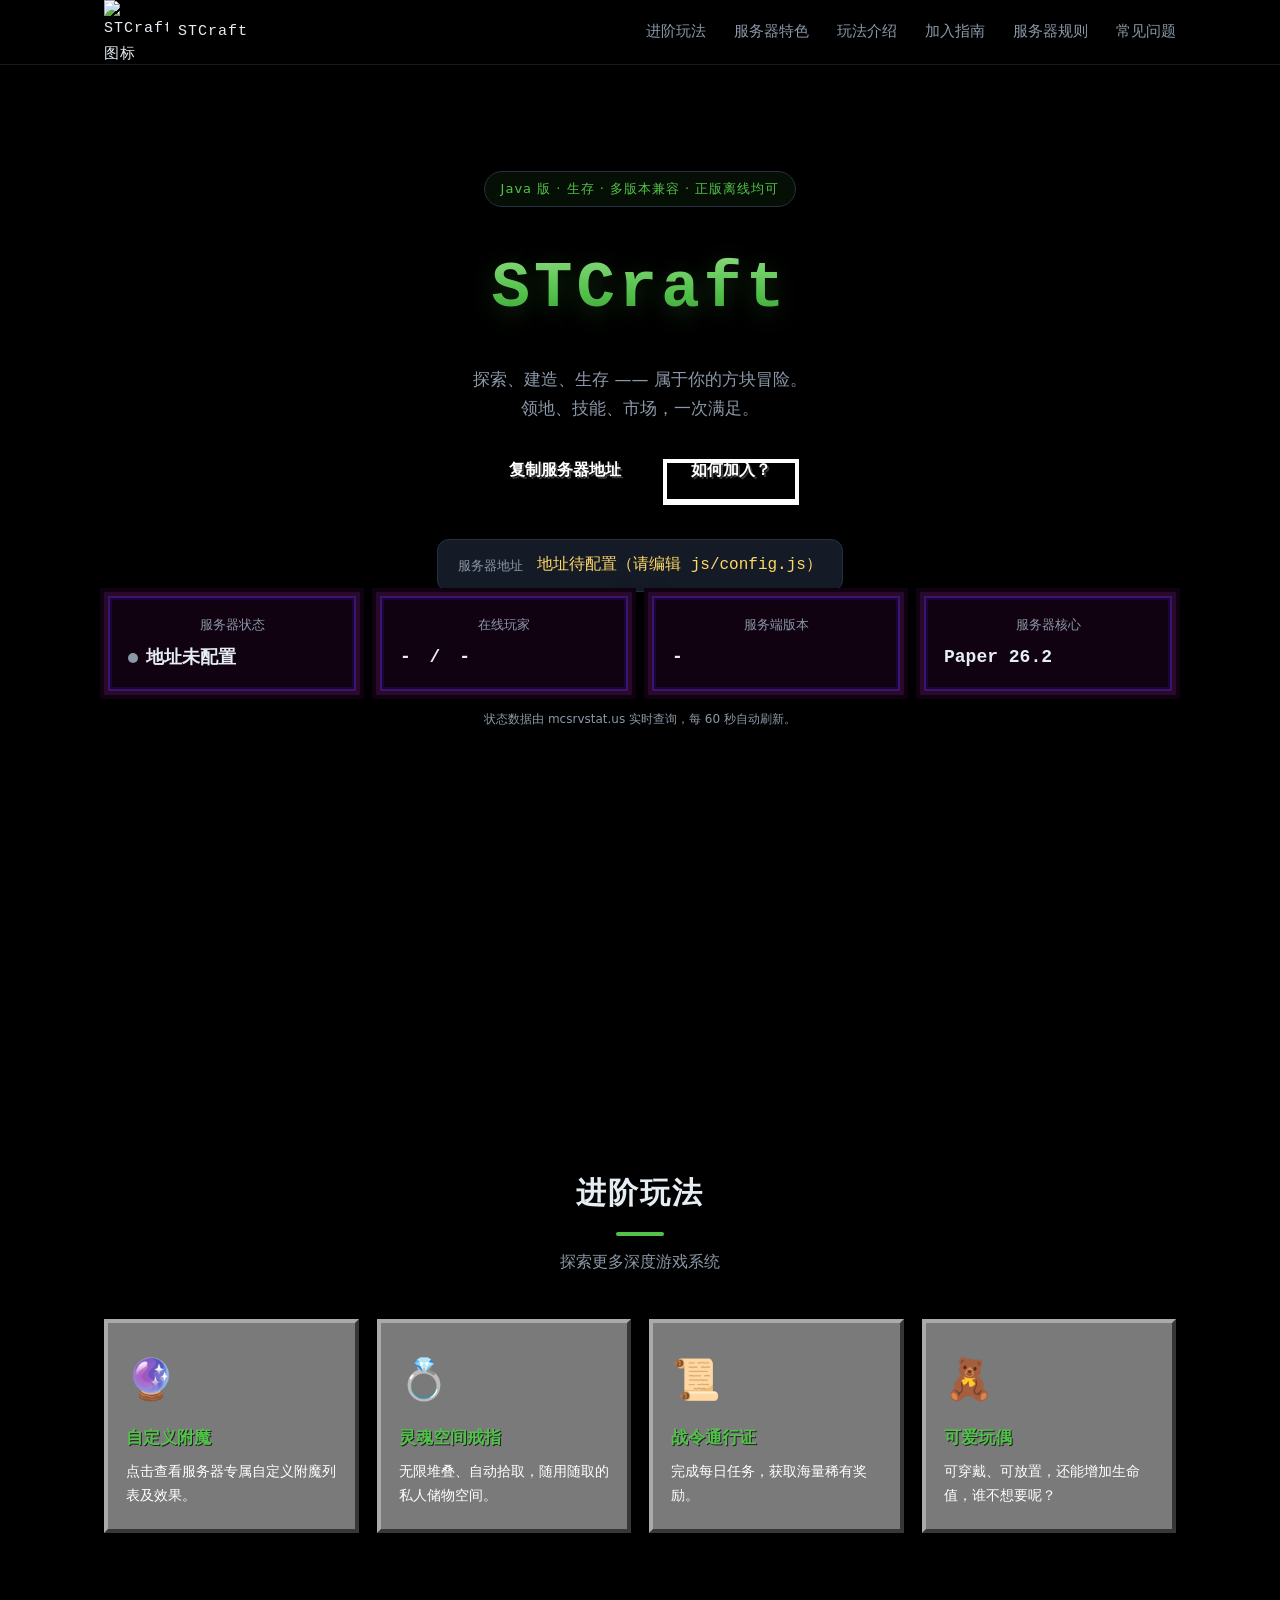
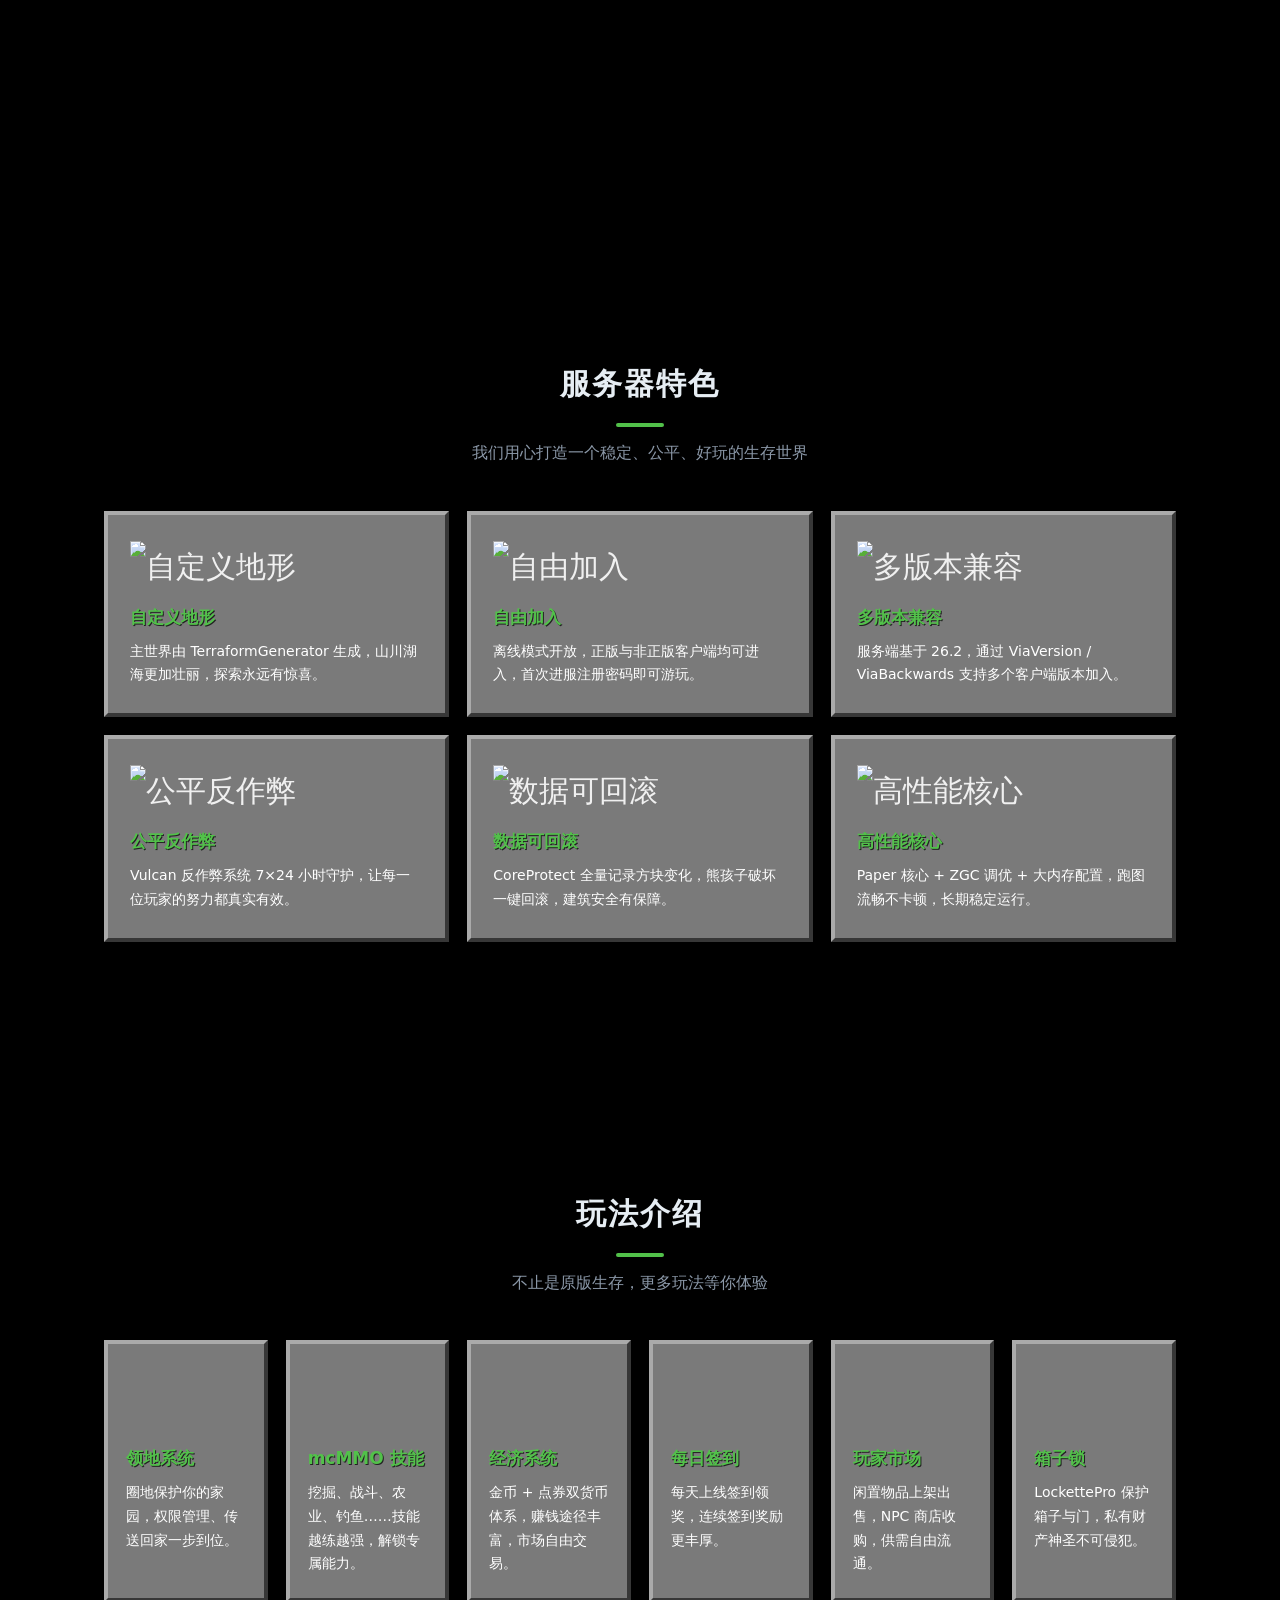
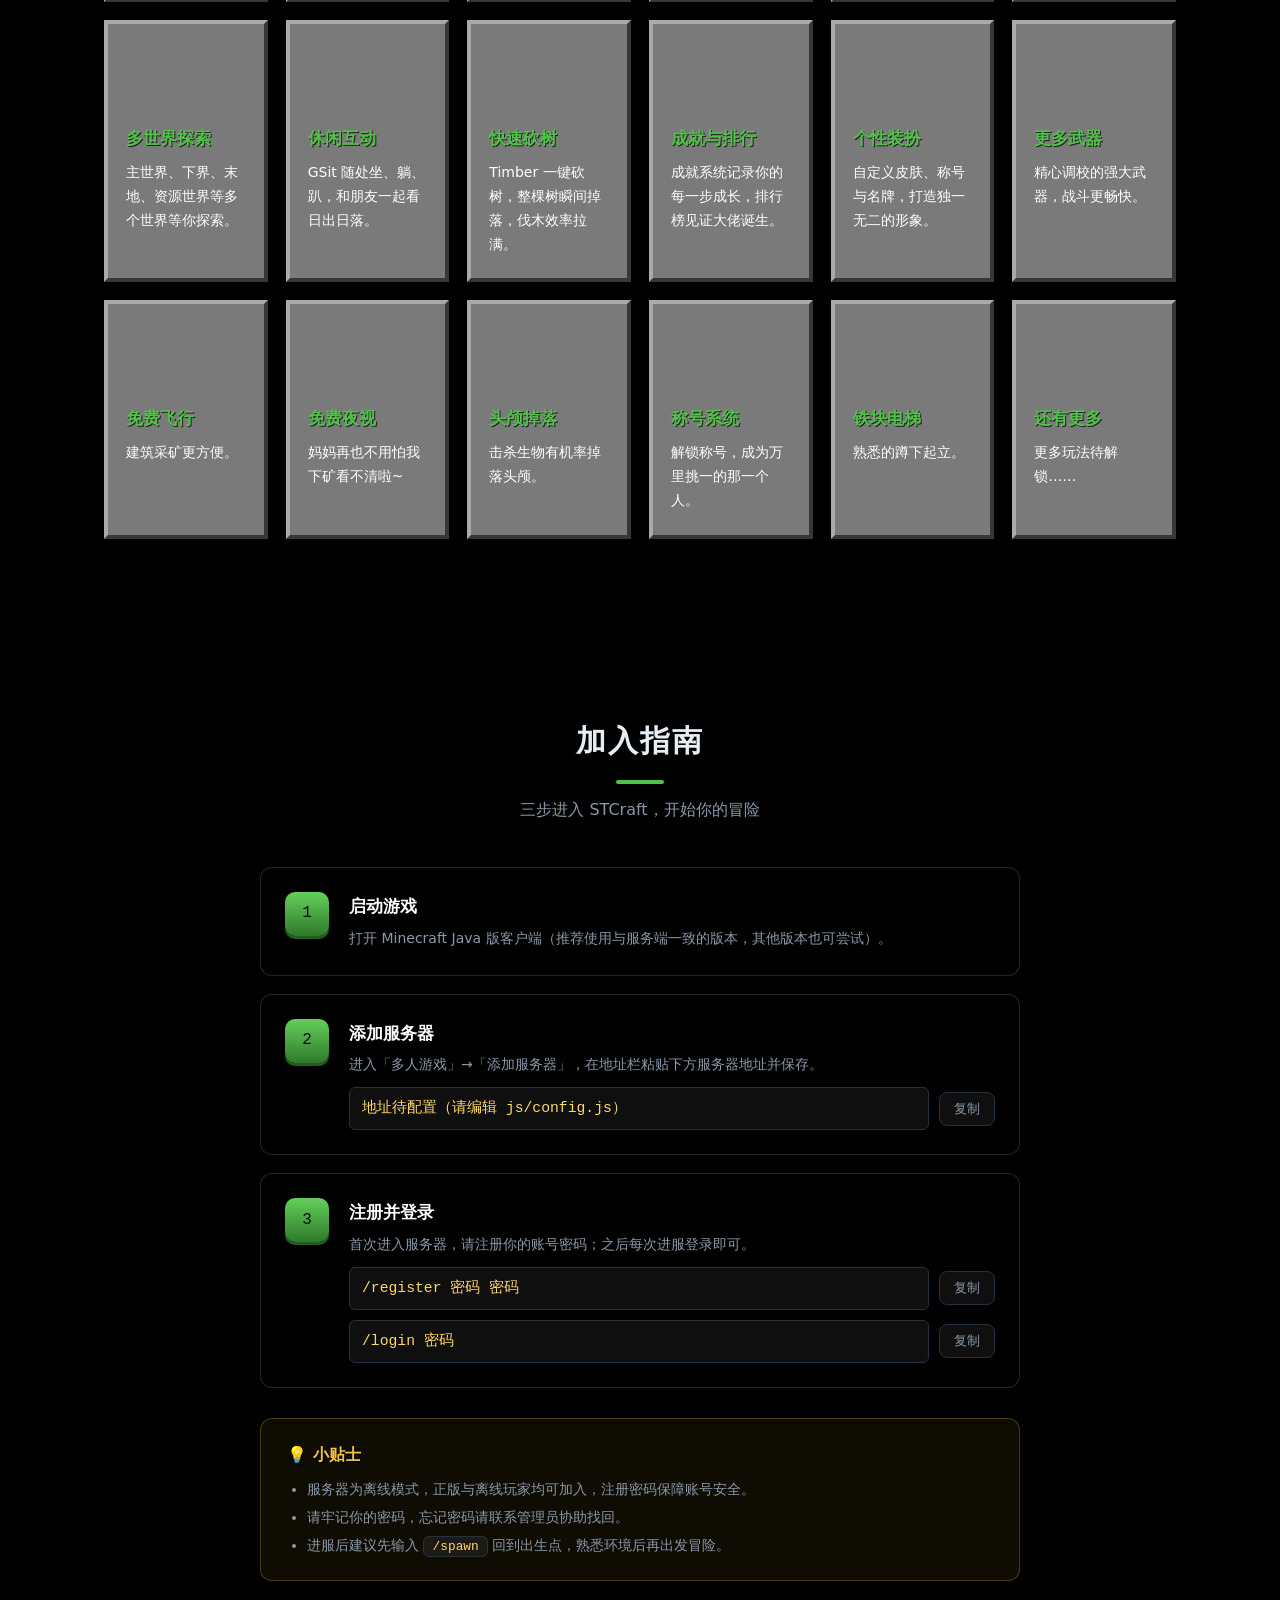
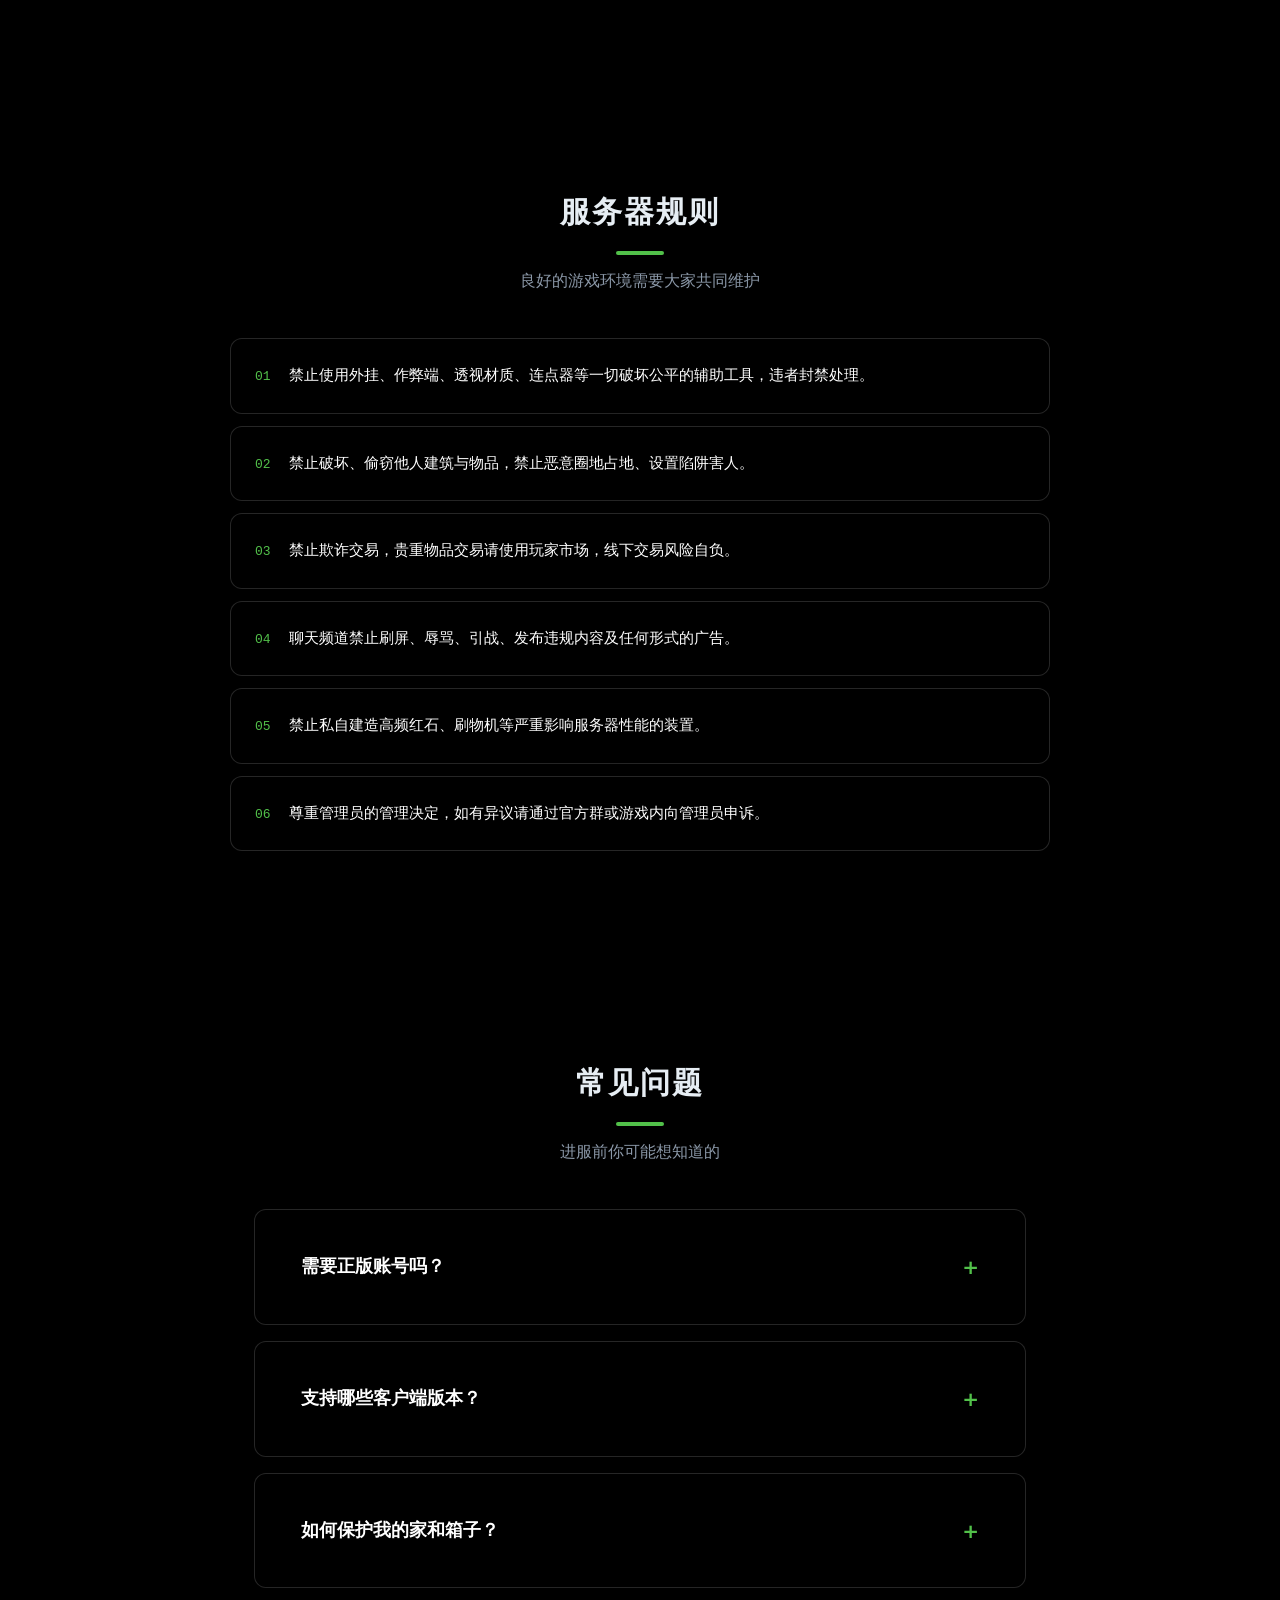
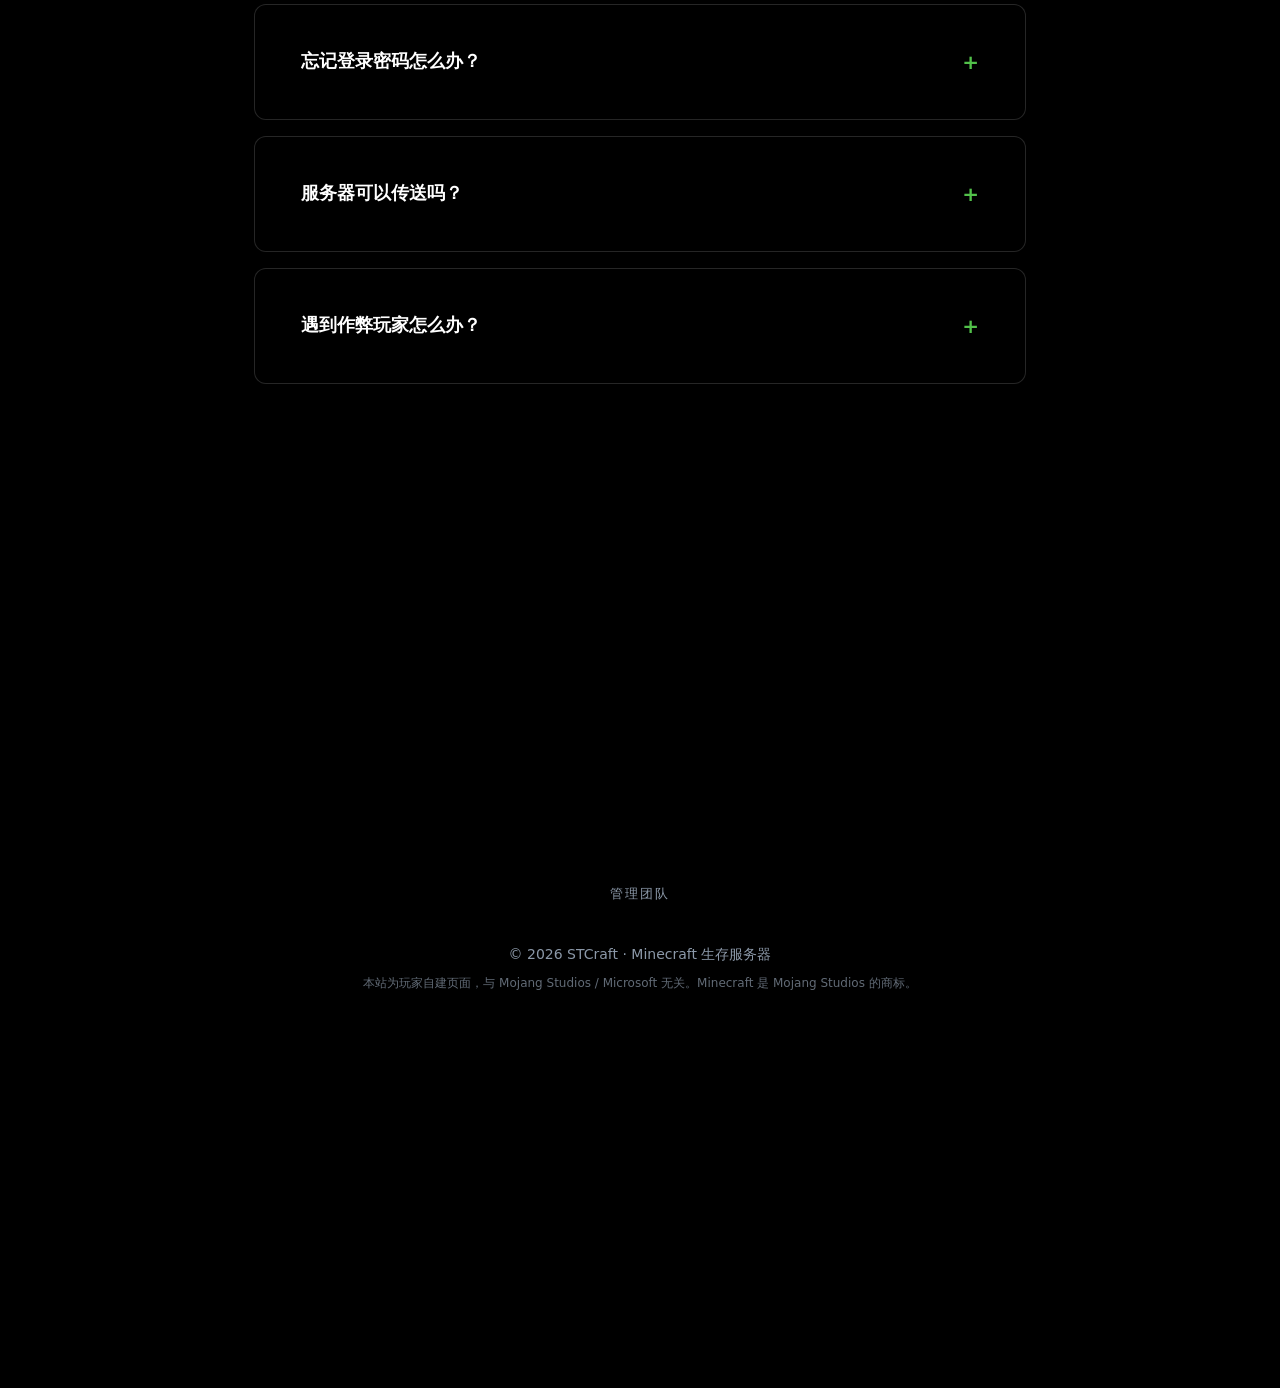
==== commit 810ec9df: "Merge pull request #4 from Regu-Miabyss/main updated a lot" ====
--- a/public/index.html
+++ b/public/index.html
@@ -37,7 +37,7 @@
         <span class="brand-text">STCraft</span>
       </a>
       <nav class="nav-links" id="navLinks">
-        <a href="#enchants">自定义附魔</a>
+        <a href="#advanced">进阶玩法</a>
         <a href="#features">服务器特色</a>
         <a href="#gameplay">玩法介绍</a>
         <a href="#join">加入指南</a>
@@ -95,16 +95,37 @@
   </section>
 
   <!-- ============ 实时状态 ============ -->
-  <section class="section section-alt snap-section" id="enchants" data-section="bg-features">
+  <section class="section section-alt snap-section" id="advanced" data-section="bg-features">
     <div class="container">
-      <h2 class="section-title">自定义附魔</h2>
-      <p class="section-subtitle">打造专属于你的神兵利器</p>
-      <div class="enchant-container glass-panel">
-        <ul class="enchant-tabs" id="enchantTabs">
-        </ul>
-        <div class="enchant-content" id="enchantContent">
-        </div>
-      </div>
+      <h2 class="section-title">进阶玩法</h2>
+      <p class="section-subtitle">探索更多深度游戏系统</p>
+      <div class="grid grid-4">
+        
+        <div class="card card-sm clickable-card" data-modal="modal-enchants">
+          <div class="card-icon" style="font-size:40px; margin-bottom:10px;">🔮</div>
+          <h3>自定义附魔</h3>
+          <p>点击查看服务器专属自定义附魔列表及效果。</p>
+        </div>
+        
+        <div class="card card-sm clickable-card" data-modal="modal-soulring">
+          <div class="card-icon" style="font-size:40px; margin-bottom:10px;">💍</div>
+          <h3>灵魂空间戒指</h3>
+          <p>无限堆叠、自动拾取，随用随取的私人储物空间。</p>
+        </div>
+        
+        <div class="card card-sm clickable-card" data-modal="modal-battlepass">
+          <div class="card-icon" style="font-size:40px; margin-bottom:10px;">📜</div>
+          <h3>战令通行证</h3>
+          <p>完成每日任务，获取海量稀有奖励。</p>
+        </div>
+
+      
+        <div class="card card-sm clickable-card" data-modal="modal-plushies">
+          <div class="card-icon" style="font-size:40px; margin-bottom:10px;">🧸</div>
+          <h3>可爱玩偶</h3>
+          <p>可穿戴、可放置，还能增加生命值，谁不想要呢？</p>
+        </div>
+</div>
     </div>
   </section>
 
@@ -422,5 +443,228 @@
     });
   </script>
 
-</body>
+
+  <!-- ============ 模态框 ============ -->
+  <div class="modal-overlay" id="modalOverlay">
+    
+    <!-- Modal: Enchants -->
+    <div class="modal-box glass-panel" id="modal-enchants">
+      <button class="modal-close" aria-label="关闭">&times;</button>
+      <h2 class="modal-title">自定义附魔</h2>
+      <div class="enchant-container">
+        <ul class="enchant-tabs" id="enchantTabs"></ul>
+        <div class="enchant-content" id="enchantContent"></div>
+      </div>
+    </div>
+    
+    <!-- Modal: Soul Ring -->
+    <div class="modal-box glass-panel" id="modal-soulring">
+      <button class="modal-close" aria-label="关闭">&times;</button>
+      <div class="modal-body markdown-body">
+        <img src="images/gallery/soulring_top.jpg" alt="灵魂空间" style="width:100%; border-radius:4px; margin-bottom:16px;">
+        <blockquote>
+          <p><strong>附加说明：</strong>灵魂戒指免费赠送 9 格子，可以无限堆叠，随用随取。共 6 页每页 45 格子，500星辰币可以解锁一页，可自动吸附物品。<br>菜单新增赛季战令 9/30 月底结束。</p>
+        </blockquote>
+        <hr>
+        <h1>玩家使用</h1>
+<h2>打开空间</h2>
+<p>手持「灵魂空间戒指」<strong>右键</strong>（空气或方块均可）打开个人空间，主手副手都支持。左键不会触发。</p>
+<p>空间固定为多页 6 行 9 列布局，最下面一行是功能栏；每页可放 45 种物品。</p>
+<h2>空间内操作（点击空间物品）</h2>
+<table>
+<thead>
+<tr>
+<th>操作</th>
+<th>效果</th>
+</tr>
+</thead>
+<tbody>
+<tr>
+<td>左键</td>
+<td>取 1 个进背包</td>
+</tr>
+<tr>
+<td>右键</td>
+<td>取 64 个进背包</td>
+</tr>
+<tr>
+<td>shift + 左键</td>
+<td>背包全部物品放入空间</td>
+</tr>
+<tr>
+<td>shift + 右键</td>
+<td>取最多 1728 个进背包（自动分组成原版上限）</td>
+</tr>
+</tbody>
+</table>
+<p>取走物品后，后续物品自动前移补位，空间始终紧凑、没有空洞。</p>
+<h2>放入物品（点击背包物品）</h2>
+<table>
+<thead>
+<tr>
+<th>操作</th>
+<th>效果</th>
+</tr>
+</thead>
+<tbody>
+<tr>
+<td>左键</td>
+<td>放 1 个</td>
+</tr>
+<tr>
+<td>右键</td>
+<td>放 64 个</td>
+</tr>
+<tr>
+<td>shift + 左键</td>
+<td>放一组（按物品原版上限）</td>
+</tr>
+<tr>
+<td>shift + 右键</td>
+<td>背包中同类物品全部放入</td>
+</tr>
+</tbody>
+</table>
+<p>戒指不能被放入空间。</p>
+<h2>无限堆叠</h2>
+<p>同类物品在空间内自动合并，真实数量可超过原版上限（如 256、1024）。GUI 中每个物品显示数量恒为 1（无角标），<strong>鼠标悬停</strong>时 Lore 显示真实数量。</p>
+<h2>功能栏按钮</h2>
+<table>
+<thead>
+<tr>
+<th>槽位</th>
+<th>按钮</th>
+<th>说明</th>
+</tr>
+</thead>
+<tbody>
+<tr>
+<td>45</td>
+<td>上一页</td>
+<td>第一页时隐藏</td>
+</tr>
+<tr>
+<td>46</td>
+<td>排序</td>
+<td>左键切换按名称/数量，右键切换升序/降序；排序整个空间</td>
+</tr>
+<tr>
+<td>47</td>
+<td>自动拾取</td>
+<td>点击切换开/关，图标与文字显示当前状态</td>
+</tr>
+<tr>
+<td>48</td>
+<td>关闭</td>
+<td>关闭界面</td>
+</tr>
+<tr>
+<td>49</td>
+<td>存放 / 垃圾桶</td>
+<td>左键：背包全部物品存入空间；右键：打开垃圾桶</td>
+</tr>
+<tr>
+<td>50</td>
+<td>页码</td>
+<td>显示当前页/总页数与开放格子数</td>
+</tr>
+<tr>
+<td>51</td>
+<td>分类</td>
+<td>点击循环切换分类（全部 → 分类1 → 分类2 → …）</td>
+</tr>
+<tr>
+<td>52</td>
+<td>自定义按钮</td>
+<td>可配置的指令按钮（默认黑玻璃）</td>
+</tr>
+<tr>
+<td>53</td>
+<td>下一页</td>
+<td>最后一页时隐藏</td>
+</tr>
+</tbody>
+</table>
+<h2>自动拾取</h2>
+<ul>
+<li><strong>shift + 右键戒指</strong>：切换自动拾取开关，戒指 Lore 实时显示「自动拾取：开启/关闭」。</li>
+<li>开启后：挖掘方块掉落、击杀实体掉落会<strong>瞬间</strong>进入空间；走到掉落物旁边也会自动收取（兜底）。</li>
+<li>空间放不下时，按配置回退到普通背包；仍放不下则留在地面，不会丢失物品。</li>
+<li>需要 <code>soulspace.autopickup</code> 权限才能使用，<code>soulspace.autopickup.toggle</code> 权限才能开关。</li>
+</ul>
+<h2>解锁格子</h2>
+<p>空间未解锁的格子显示为黑色玻璃板，悬停可见解锁花费与说明。<strong>点击</strong>未解锁格子：</p>
+<ol>
+<li>按配置扣取点券 / 金币；</li>
+<li>解锁一批格子（<code>slots-per-click</code>，如 225 格）；</li>
+<li>执行配置的奖励指令（如授予自动拾取权限）；</li>
+<li>执行自定义操作（如自动开启自动拾取）。</li>
+</ol>
+<h2>垃圾桶</h2>
+<p>右键 49 号按钮打开垃圾桶，垃圾桶显示空间内全部物品，删除的是<strong>空间</strong>里的物品：</p>
+<table>
+<thead>
+<tr>
+<th>操作</th>
+<th>效果</th>
+</tr>
+</thead>
+<tbody>
+<tr>
+<td>左键</td>
+<td>删除 1 个</td>
+</tr>
+<tr>
+<td>右键</td>
+<td>删除 64 个</td>
+</tr>
+<tr>
+<td>shift + 左键</td>
+<td>删除 640 个</td>
+</tr>
+<tr>
+<td>shift + 右键</td>
+<td>全部删除</td>
+</tr>
+</tbody>
+</table>
+<p>垃圾桶支持翻页：每页显示 45 种物品，功能行 45 上一页、46 页码、52 下一页、53 返回空间界面（不是关闭）。</p>
+      </div>
+    </div>
+
+    <!-- Modal: Battle Pass -->
+    <div class="modal-box glass-panel" id="modal-battlepass">
+      <button class="modal-close" aria-label="关闭">&times;</button>
+      <h2 class="modal-title">战令通行证</h2>
+      <div class="modal-body markdown-body">
+        <p>划分普通、高级、豪华三档战令。可使用服务器金币、点券购买进阶通行证。</p>
+        <p>玩家通过完成击杀、挖掘、钓鱼、在线挂机、登录等每日、每周、赛季任务获取战令积分，提升战令等级。获取更多奖励。</p>
+      
+        <img src="images/gallery/battlepass_1.jpg" alt="战令通行证" style="width:100%; margin-top:16px; border-radius:4px; border:1px solid rgba(255,255,255,0.1);">
+        <img src="images/gallery/battlepass_2.jpg" alt="战令任务" style="width:100%; margin-top:16px; border-radius:4px; border:1px solid rgba(255,255,255,0.1);">
+</div>
+    </div>
+    
+  
+<!-- Modal: Plushies -->
+    <div class="modal-box glass-panel" id="modal-plushies">
+      <button class="modal-close" aria-label="关闭">&times;</button>
+      <h2 class="modal-title">可爱玩偶</h2>
+      <div class="modal-body markdown-body">
+        <p><strong>可穿戴、可放置。谁不想要可爱的小玩偶趴在自己头上呢？还增加生命值！</strong></p>
+        <div style="display: grid; grid-template-columns: repeat(2, 1fr); gap: 16px; margin-top: 16px;">
+          <img src="images/gallery/plushie_1.jpg" alt="玩偶" style="width:100%; border-radius:4px; border:1px solid rgba(255,255,255,0.1);">
+          <img src="images/gallery/plushie_2.jpg" alt="玩偶" style="width:100%; border-radius:4px; border:1px solid rgba(255,255,255,0.1);">
+          <img src="images/gallery/plushie_3.jpg" alt="玩偶" style="width:100%; border-radius:4px; border:1px solid rgba(255,255,255,0.1);">
+          <img src="images/gallery/plushie_4.jpg" alt="玩偶" style="width:100%; border-radius:4px; border:1px solid rgba(255,255,255,0.1);">
+          <img src="images/gallery/plushie_5.jpg" alt="玩偶" style="width:100%; border-radius:4px; border:1px solid rgba(255,255,255,0.1);">
+          <img src="images/gallery/plushie_6.jpg" alt="玩偶" style="width:100%; border-radius:4px; border:1px solid rgba(255,255,255,0.1);">
+        </div>
+      </div>
+    </div>
+
+
+</div>
+
+  </body>
 </html>
--- a/public/css/style.css
+++ b/public/css/style.css
@@ -1049,3 +1049,147 @@
     border-right: 1px solid rgba(255,255,255,0.05);
   }
 }
+
+
+/* ============ 模态框与点击卡片 ============ */
+
+.clickable-card {
+  cursor: pointer;
+  position: relative;
+}
+.clickable-card::after {
+  content: "点击查看";
+  position: absolute;
+  bottom: 12px;
+  right: 16px;
+  font-size: 12px;
+  color: var(--green);
+  opacity: 0;
+  transition: opacity 0.2s;
+}
+.clickable-card:hover::after {
+  opacity: 1;
+}
+
+.modal-overlay {
+  position: fixed;
+  top: 0; left: 0; width: 100vw; height: 100vh;
+  background: rgba(0, 0, 0, 0.7);
+  backdrop-filter: blur(8px);
+  -webkit-backdrop-filter: blur(8px);
+  z-index: 9999;
+  display: flex;
+  align-items: center;
+  justify-content: center;
+  opacity: 0;
+  pointer-events: none;
+  transition: opacity 0.3s;
+}
+.modal-overlay.show {
+  opacity: 1;
+  pointer-events: auto;
+}
+
+.modal-box {
+  width: 90%;
+  max-width: 900px;
+  max-height: 85vh;
+  background: rgba(20, 20, 20, 0.85);
+  border: 1px solid var(--border);
+  border-radius: 8px;
+  padding: 0;
+  position: relative;
+  display: none;
+  flex-direction: column;
+}
+.modal-box.active {
+  display: flex;
+}
+
+.modal-close {
+  position: absolute;
+  top: 12px; right: 16px;
+  background: none; border: none;
+  color: #aaa;
+  font-size: 28px;
+  cursor: pointer;
+  z-index: 10;
+  transition: color 0.2s;
+}
+.modal-close:hover {
+  color: #fff;
+}
+
+.modal-title {
+  padding: 20px 24px;
+  border-bottom: 1px solid rgba(255,255,255,0.1);
+  margin: 0;
+  font-size: 20px;
+  color: var(--green);
+}
+
+.modal-body {
+  padding: 24px;
+  overflow-y: auto;
+  color: #e0e0e0;
+  font-size: 15px;
+  line-height: 1.6;
+}
+
+.markdown-body h1, .markdown-body h2, .markdown-body h3 {
+  color: #fff;
+  margin-top: 1.5em;
+  margin-bottom: 0.5em;
+}
+.markdown-body h1:first-child, .markdown-body h2:first-child {
+  margin-top: 0;
+}
+.markdown-body p {
+  margin-bottom: 1em;
+}
+.markdown-body table {
+  width: 100%;
+  border-collapse: collapse;
+  margin-bottom: 1.5em;
+}
+.markdown-body th, .markdown-body td {
+  border: 1px solid var(--border);
+  padding: 8px 12px;
+  text-align: left;
+}
+.markdown-body th {
+  background: rgba(0,0,0,0.5);
+  color: var(--green);
+}
+.markdown-body blockquote {
+  border-left: 4px solid var(--green);
+  padding-left: 16px;
+  margin: 0 0 16px 0;
+  color: #ccc;
+  background: rgba(255,255,255,0.05);
+  padding: 12px 16px;
+  border-radius: 4px;
+}
+.markdown-body hr {
+  border: 0;
+  border-top: 1px solid rgba(255,255,255,0.1);
+  margin: 20px 0;
+}
+.markdown-body ul {
+  padding-left: 20px;
+  margin-bottom: 1em;
+}
+
+/* Adjust enchants container for modal */
+#modal-enchants .enchant-container {
+  height: 60vh;
+  margin-top: 0;
+  border-top: 1px solid rgba(255,255,255,0.1);
+}
+
+.markdown-body code {
+  background: rgba(255, 255, 255, 0.1);
+  padding: 2px 6px;
+  border-radius: 4px;
+  font-family: monospace;
+}
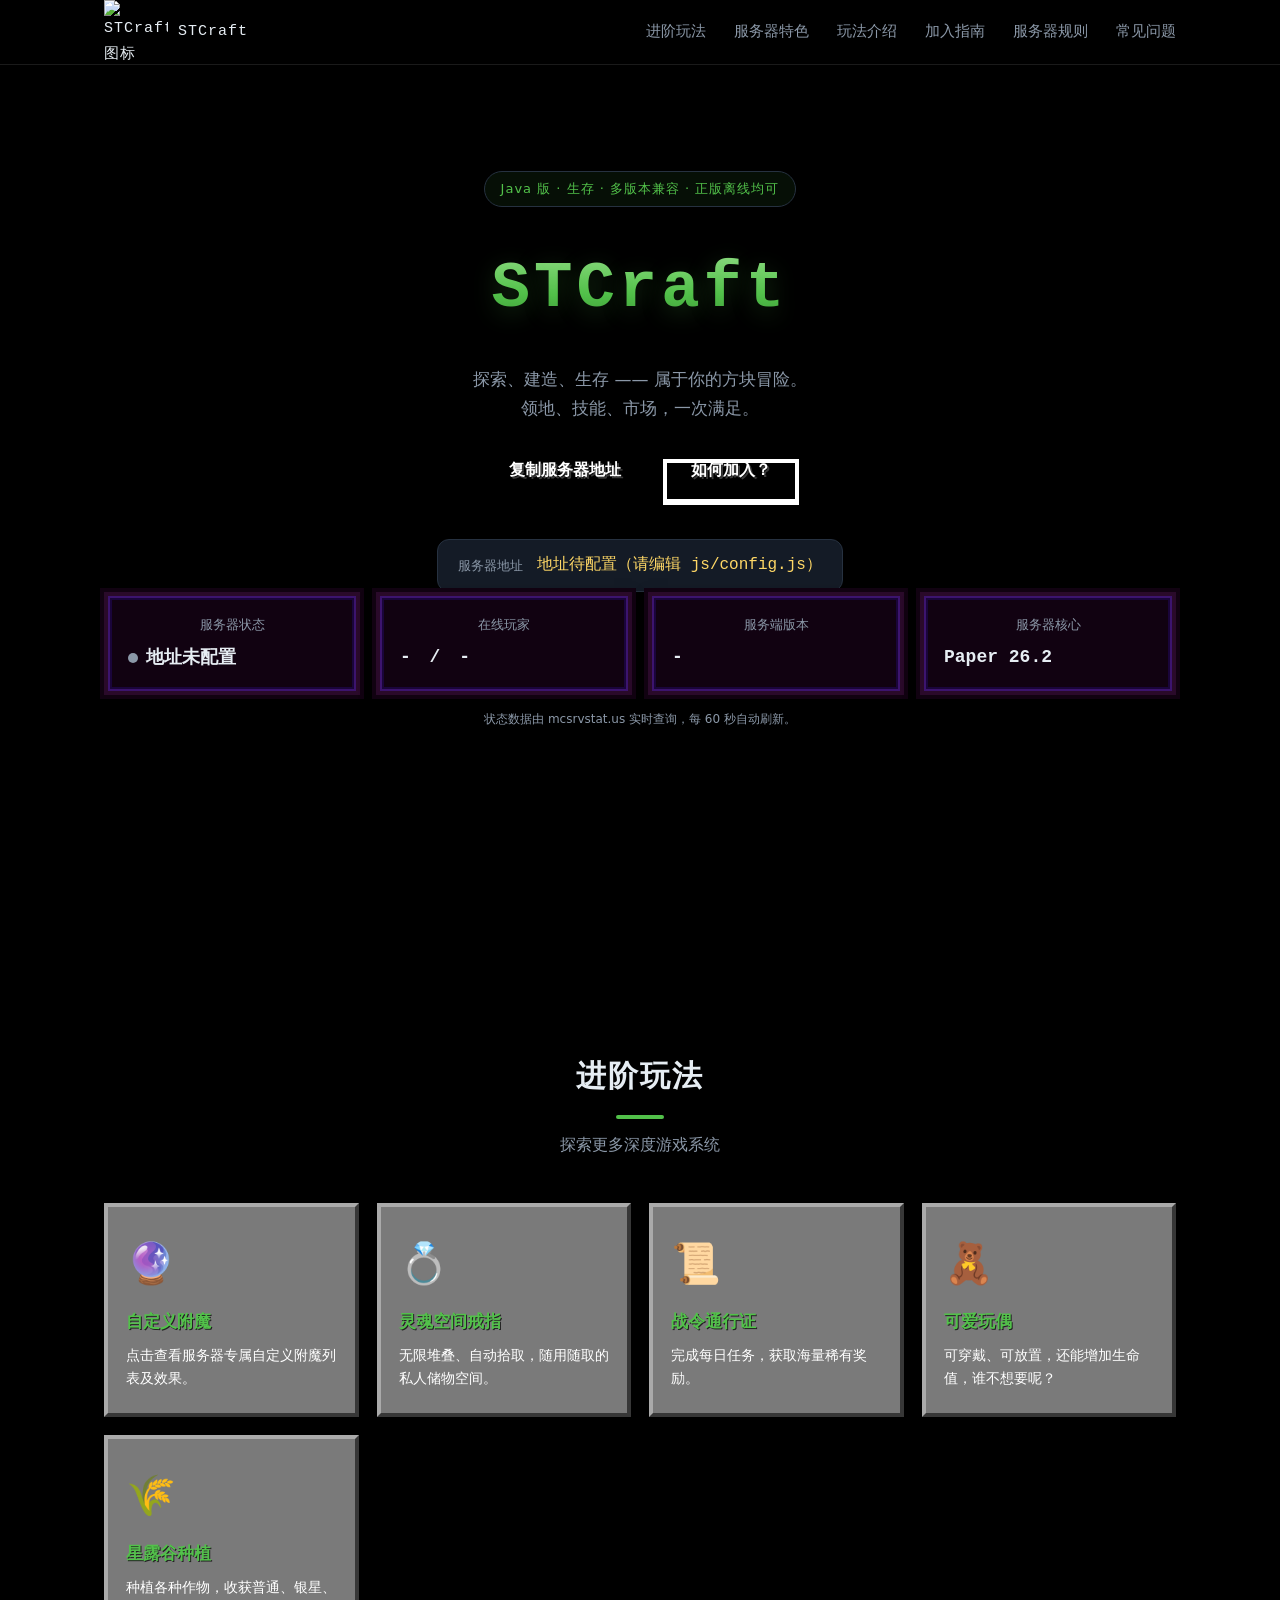
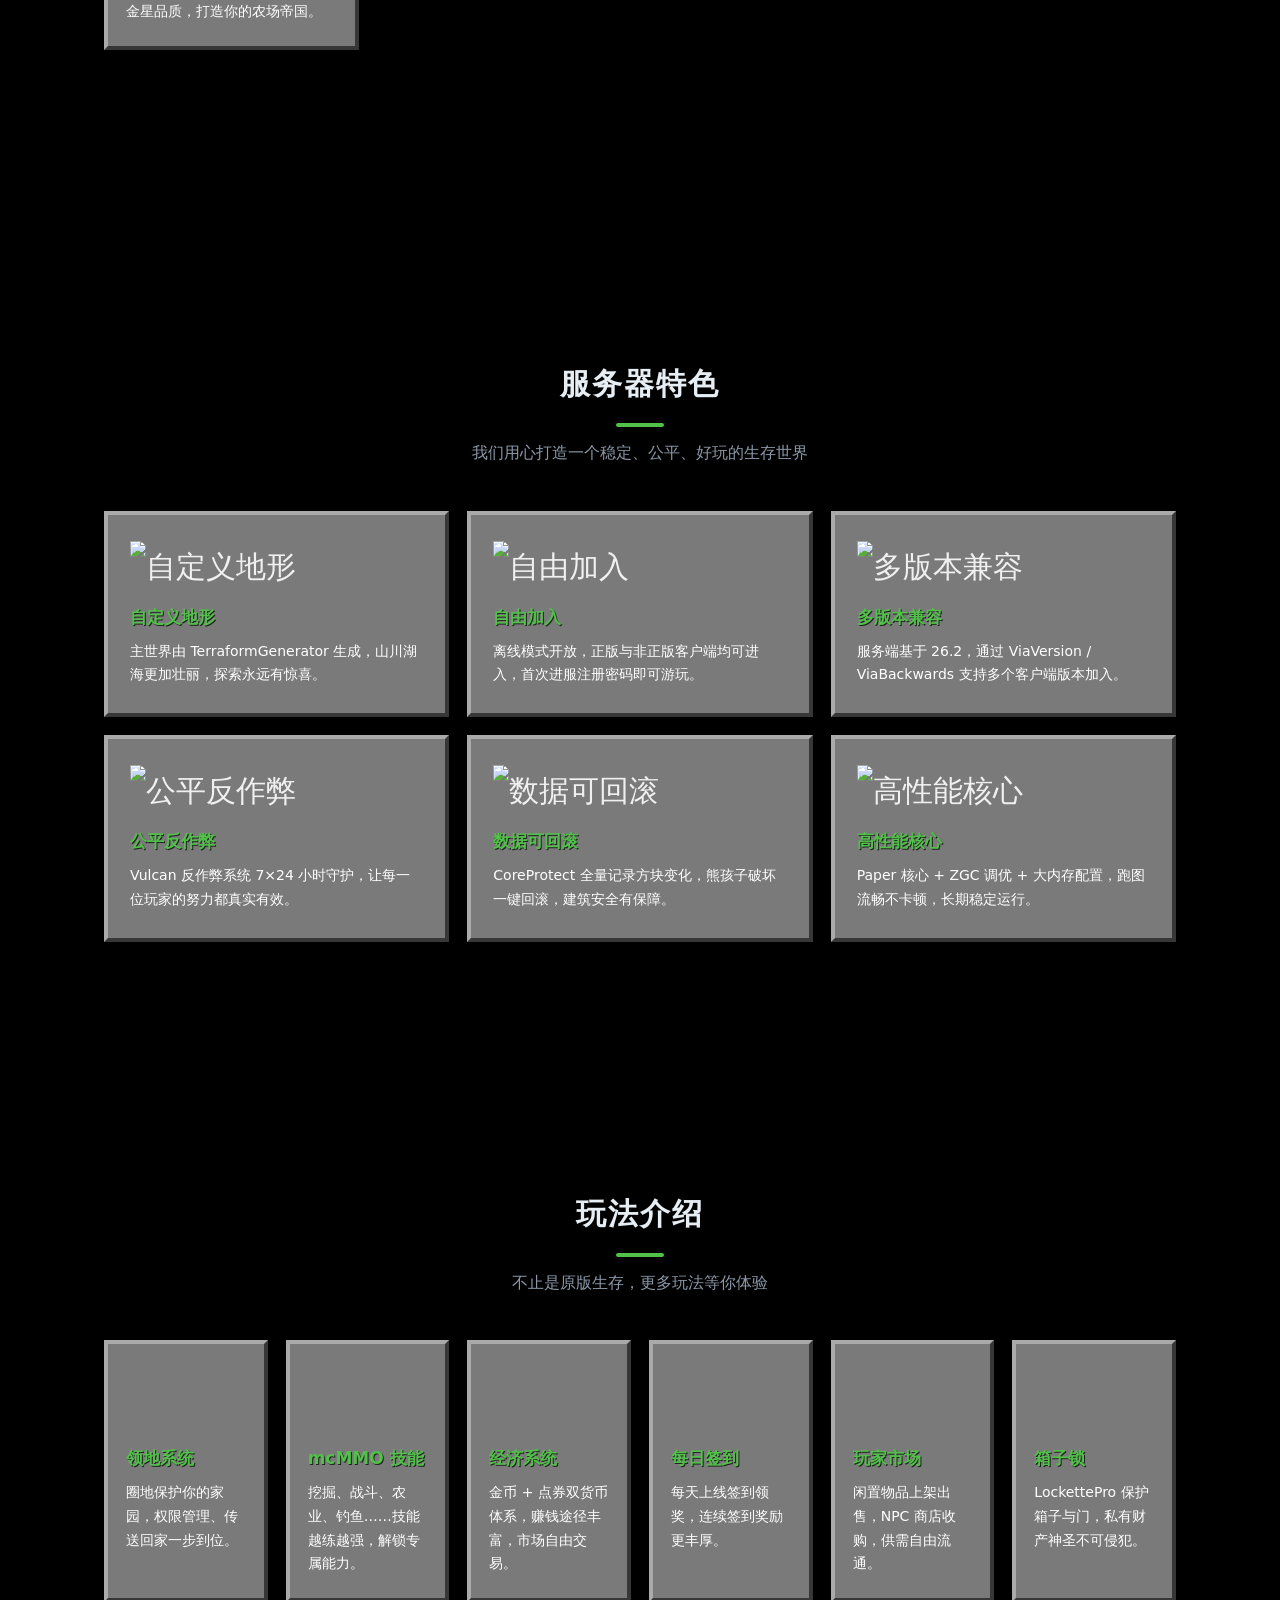
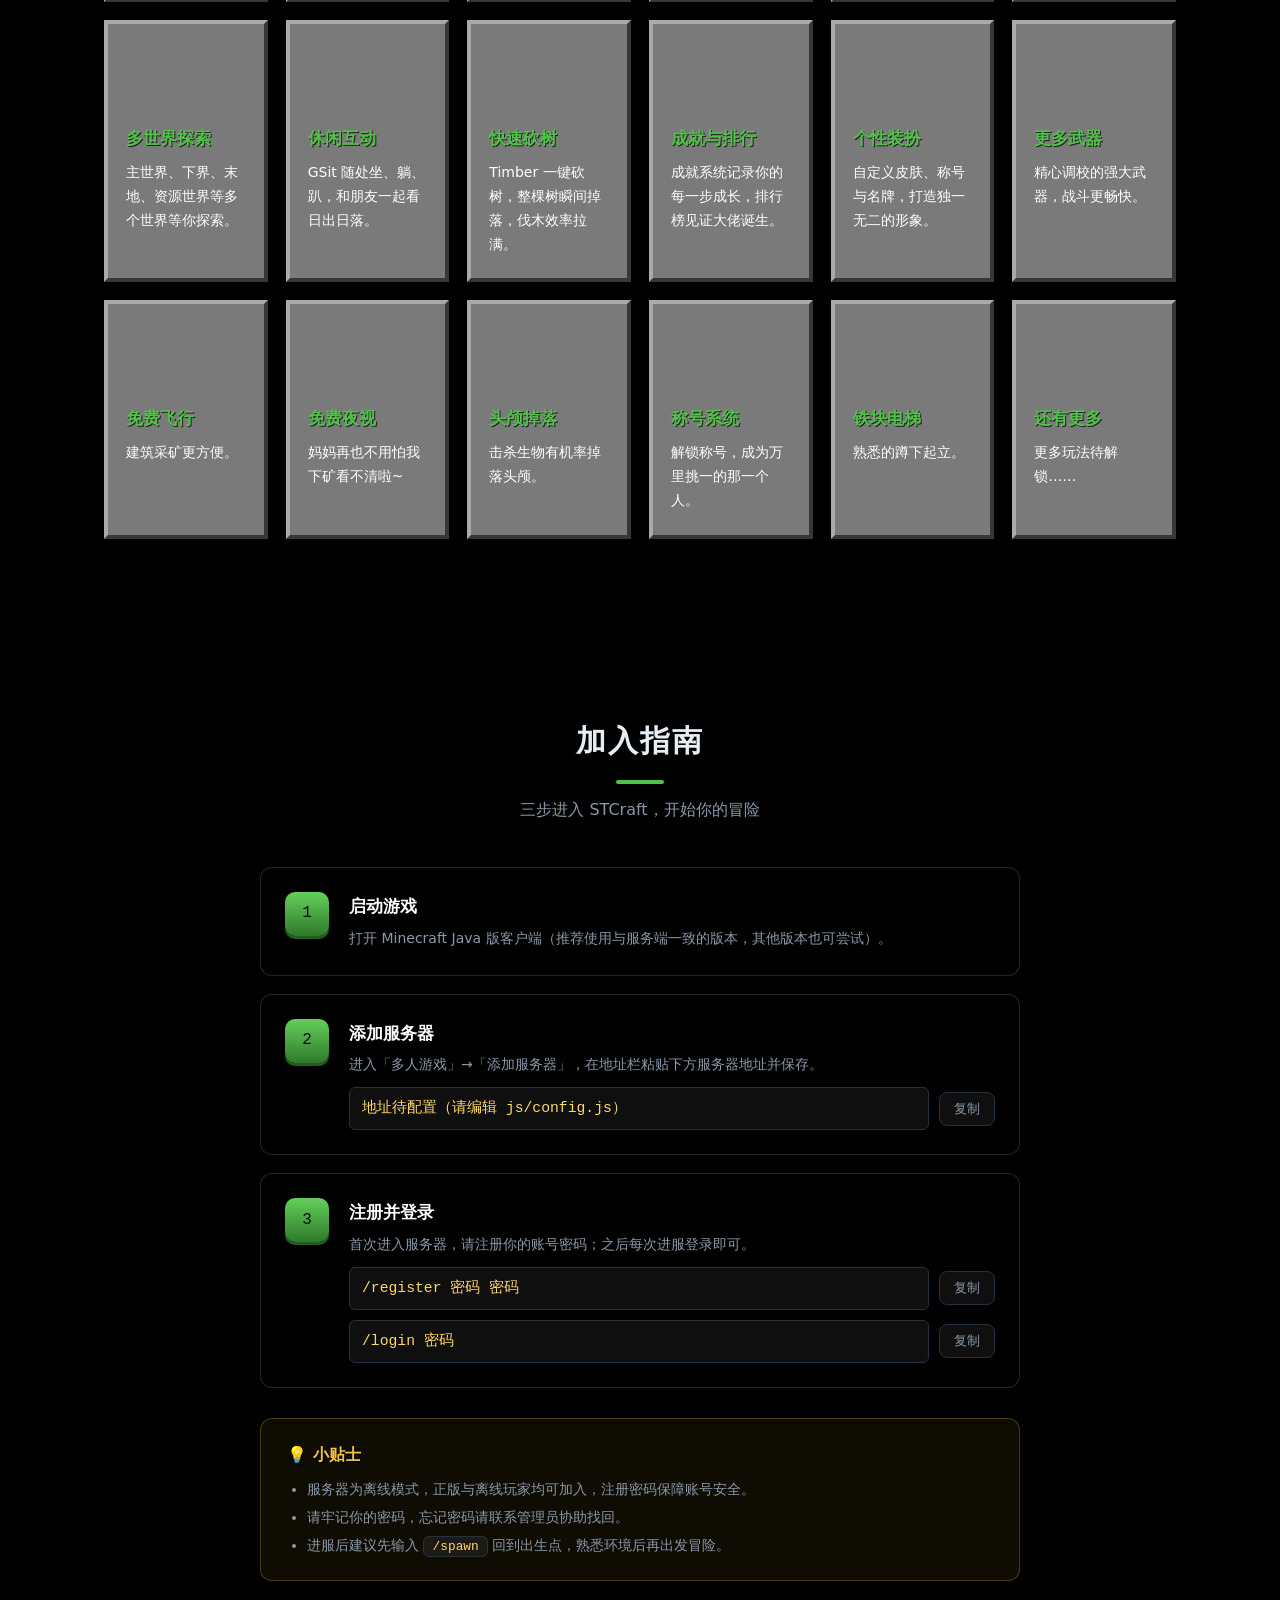
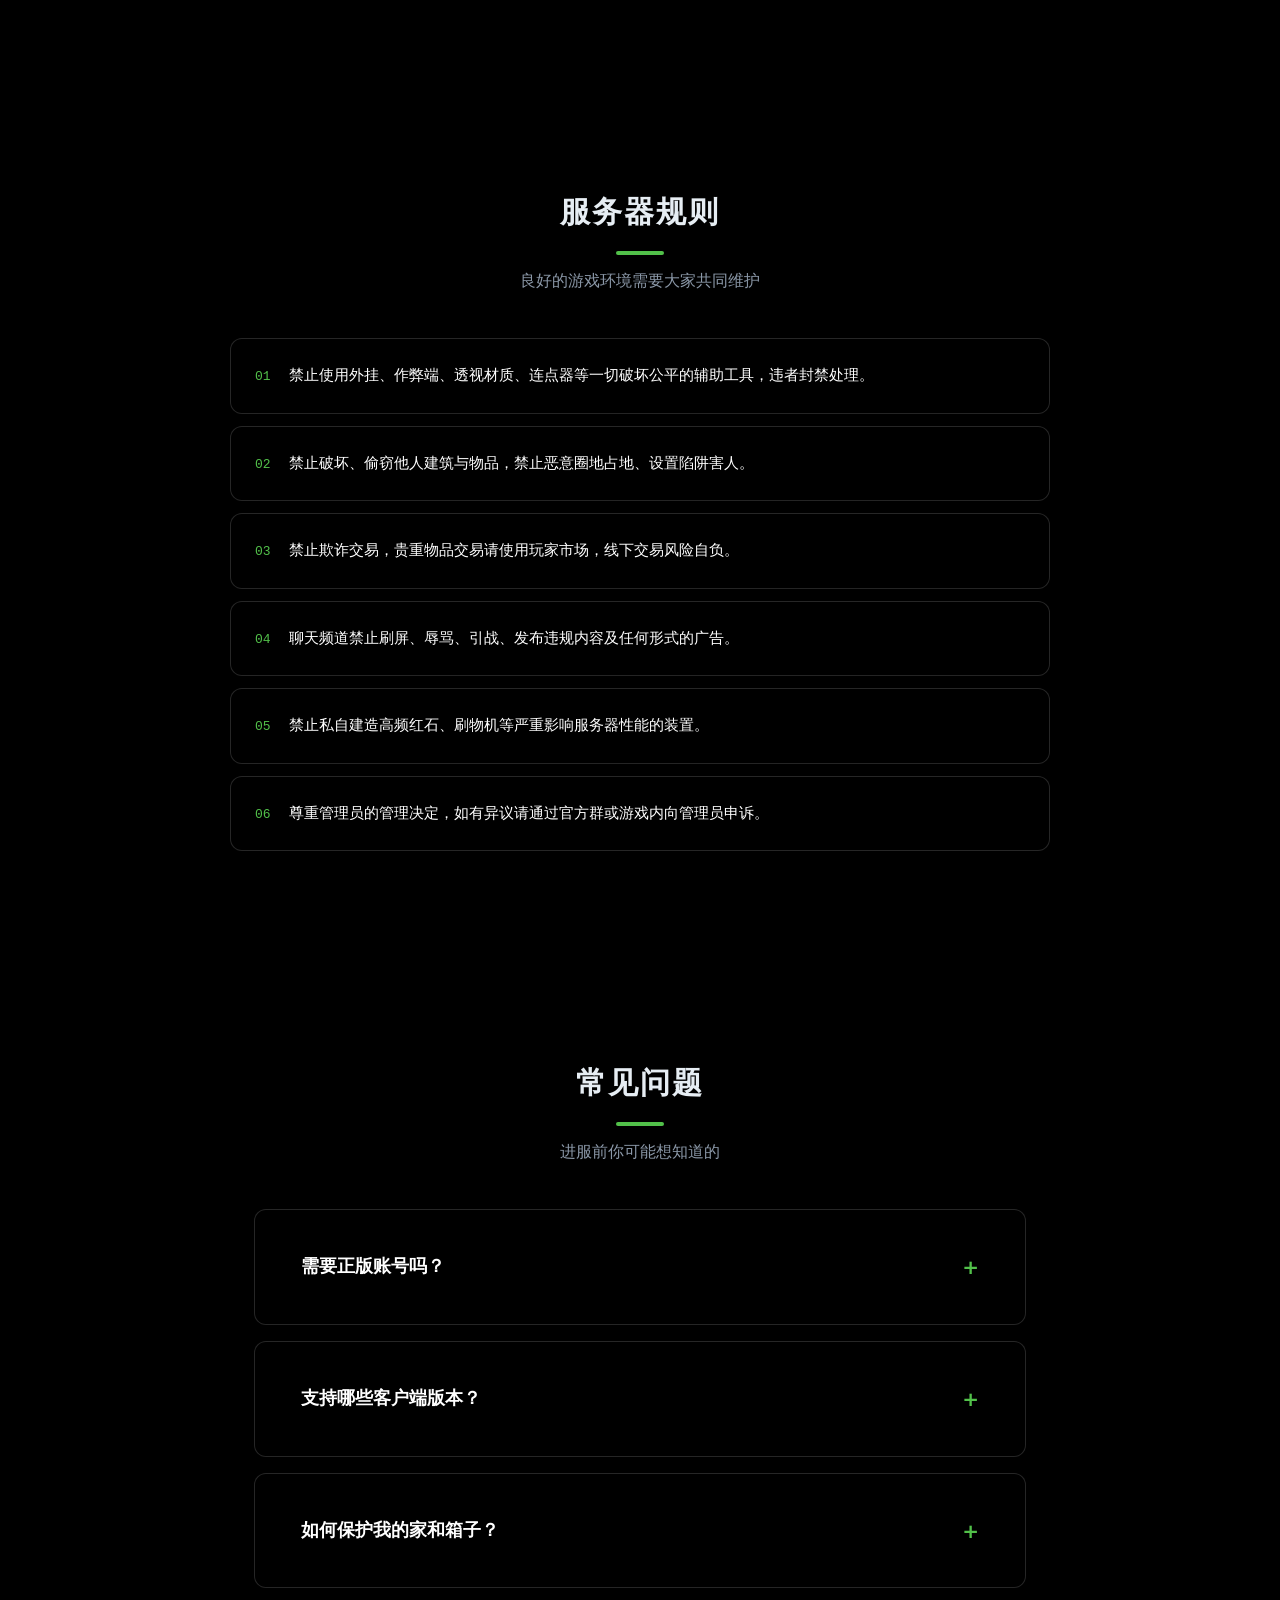
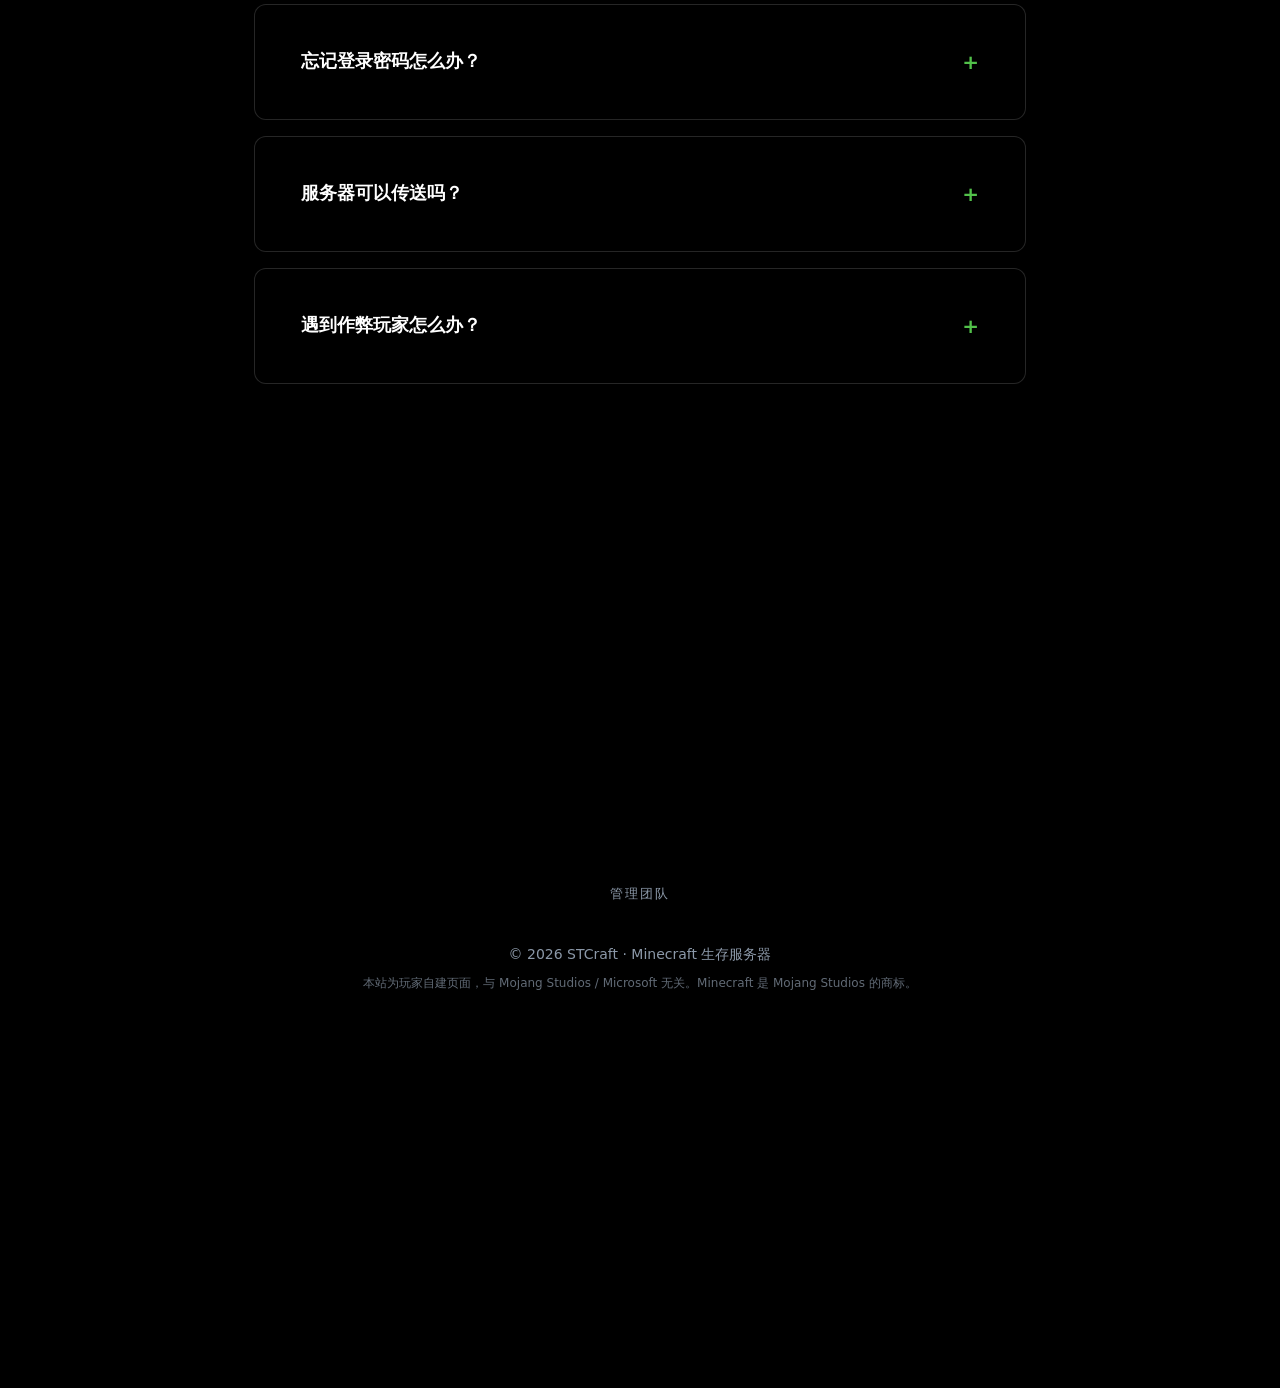
==== commit 3c152c8f: "星露谷种植系统添加到网页" ====
--- a/public/index.html
+++ b/public/index.html
@@ -124,6 +124,12 @@
           <div class="card-icon" style="font-size:40px; margin-bottom:10px;">🧸</div>
           <h3>可爱玩偶</h3>
           <p>可穿戴、可放置，还能增加生命值，谁不想要呢？</p>
+        </div>
+
+        <div class="card card-sm clickable-card" data-modal="modal-crops">
+          <div class="card-icon" style="font-size:40px; margin-bottom:10px;">🌾</div>
+          <h3>星露谷种植</h3>
+          <p>种植各种作物，收获普通、银星、金星品质，打造你的农场帝国。</p>
         </div>
 </div>
     </div>
@@ -663,6 +669,107 @@
       </div>
     </div>
 
+    <!-- Modal: Crops -->
+    <div class="modal-box glass-panel" id="modal-crops">
+      <button class="modal-close" aria-label="关闭">&times;</button>
+      <h2 class="modal-title">星露谷种植系统</h2>
+      <div class="modal-body markdown-body">
+        <p><strong>体验星露谷物语般的种植乐趣！种植作物、收获高品质果实、解锁更多品种。</strong></p>
+        <hr>
+        <h3>🌱 种植玩法</h3>
+        <ul>
+          <li>在商店购买种子，右键耕地即可种植</li>
+          <li>每个作物有独特的生长周期和最佳种植季节</li>
+          <li>使用洒水壶或洒水器自动浇水，提高效率</li>
+          <li>骨粉可以加速生长</li>
+        </ul>
+        <h3>⭐ 品质系统</h3>
+        <p>收获时有概率获得不同品质的作物：</p>
+        <ul>
+          <li><strong style="color: #fff;">普通品质</strong> - 基础收获</li>
+          <li><strong style="color: #aaa;">银星品质</strong> - 稀有掉落，售价更高</li>
+          <li><strong style="color: #ffd700;">金星品质</strong> - 超稀有，最高售价</li>
+        </ul>
+        <h3>🍅 可种植作物</h3>
+        <table style="width:100%; border-collapse: collapse; margin-top: 12px;">
+          <thead>
+            <tr style="border-bottom: 1px solid rgba(255,255,255,0.2);">
+              <th style="padding: 8px; text-align: left;">作物</th>
+              <th style="padding: 8px; text-align: left;">季节</th>
+              <th style="padding: 8px; text-align: left;">特点</th>
+            </tr>
+          </thead>
+          <tbody>
+            <tr style="border-bottom: 1px solid rgba(255,255,255,0.1);">
+              <td style="padding: 8px;">🍅 番茄</td>
+              <td style="padding: 8px;">春季</td>
+              <td style="padding: 8px;">可产出巨型番茄</td>
+            </tr>
+            <tr style="border-bottom: 1px solid rgba(255,255,255,0.1);">
+              <td style="padding: 8px;">🍍 菠萝</td>
+              <td style="padding: 8px;">夏季</td>
+              <td style="padding: 8px;">可产出巨型菠萝</td>
+            </tr>
+            <tr style="border-bottom: 1px solid rgba(255,255,255,0.1);">
+              <td style="padding: 8px;">🥬 卷心菜</td>
+              <td style="padding: 8px;">春/夏</td>
+              <td style="padding: 8px;">可产出巨型卷心菜</td>
+            </tr>
+            <tr style="border-bottom: 1px solid rgba(255,255,255,0.1);">
+              <td style="padding: 8px;">🌽 玉米</td>
+              <td style="padding: 8px;">夏/秋</td>
+              <td style="padding: 8px;">基础作物</td>
+            </tr>
+            <tr style="border-bottom: 1px solid rgba(255,255,255,0.1);">
+              <td style="padding: 8px;">🍺 啤酒花</td>
+              <td style="padding: 8px;">夏季</td>
+              <td style="padding: 8px;">产量高，自动重生</td>
+            </tr>
+            <tr style="border-bottom: 1px solid rgba(255,255,255,0.1);">
+              <td style="padding: 8px;">🧄 大蒜</td>
+              <td style="padding: 8px;">四季</td>
+              <td style="padding: 8px;">产量稳定</td>
+            </tr>
+            <tr style="border-bottom: 1px solid rgba(255,255,255,0.1);">
+              <td style="padding: 8px;">🌶️ 辣椒</td>
+              <td style="padding: 8px;">春/秋</td>
+              <td style="padding: 8px;">产量高，可自动重生</td>
+            </tr>
+            <tr style="border-bottom: 1px solid rgba(255,255,255,0.1);">
+              <td style="padding: 8px;">🍇 葡萄</td>
+              <td style="padding: 8px;">春/夏/秋</td>
+              <td style="padding: 8px;">可自动重生</td>
+            </tr>
+            <tr style="border-bottom: 1px solid rgba(255,255,255,0.1);">
+              <td style="padding: 8px;">🍆 茄子</td>
+              <td style="padding: 8px;">夏/秋</td>
+              <td style="padding: 8px;">基础作物</td>
+            </tr>
+            <tr style="border-bottom: 1px solid rgba(255,255,255,0.1);">
+              <td style="padding: 8px;">🥬 白菜</td>
+              <td style="padding: 8px;">春/夏/秋</td>
+              <td style="padding: 8px;">基础作物</td>
+            </tr>
+            <tr style="border-bottom: 1px solid rgba(255,255,255,0.1);">
+              <td style="padding: 8px;">🐉 火龙果</td>
+              <td style="padding: 8px;">春/夏/秋</td>
+              <td style="padding: 8px;">稀有作物，可自动重生</td>
+            </tr>
+            <tr>
+              <td style="padding: 8px;">🧧 摇钱树</td>
+              <td style="padding: 8px;">冬季</td>
+              <td style="padding: 8px;">冬季限定，掉落红包</td>
+            </tr>
+          </tbody>
+        </table>
+        <h3>🛠️ 农场工具</h3>
+        <ul>
+          <li><strong>洒水壶</strong> - 4个等级，手动浇水</li>
+          <li><strong>洒水器</strong> - 3个等级，自动浇灌周围作物</li>
+        </ul>
+      </div>
+    </div>
+
 
 </div>
 
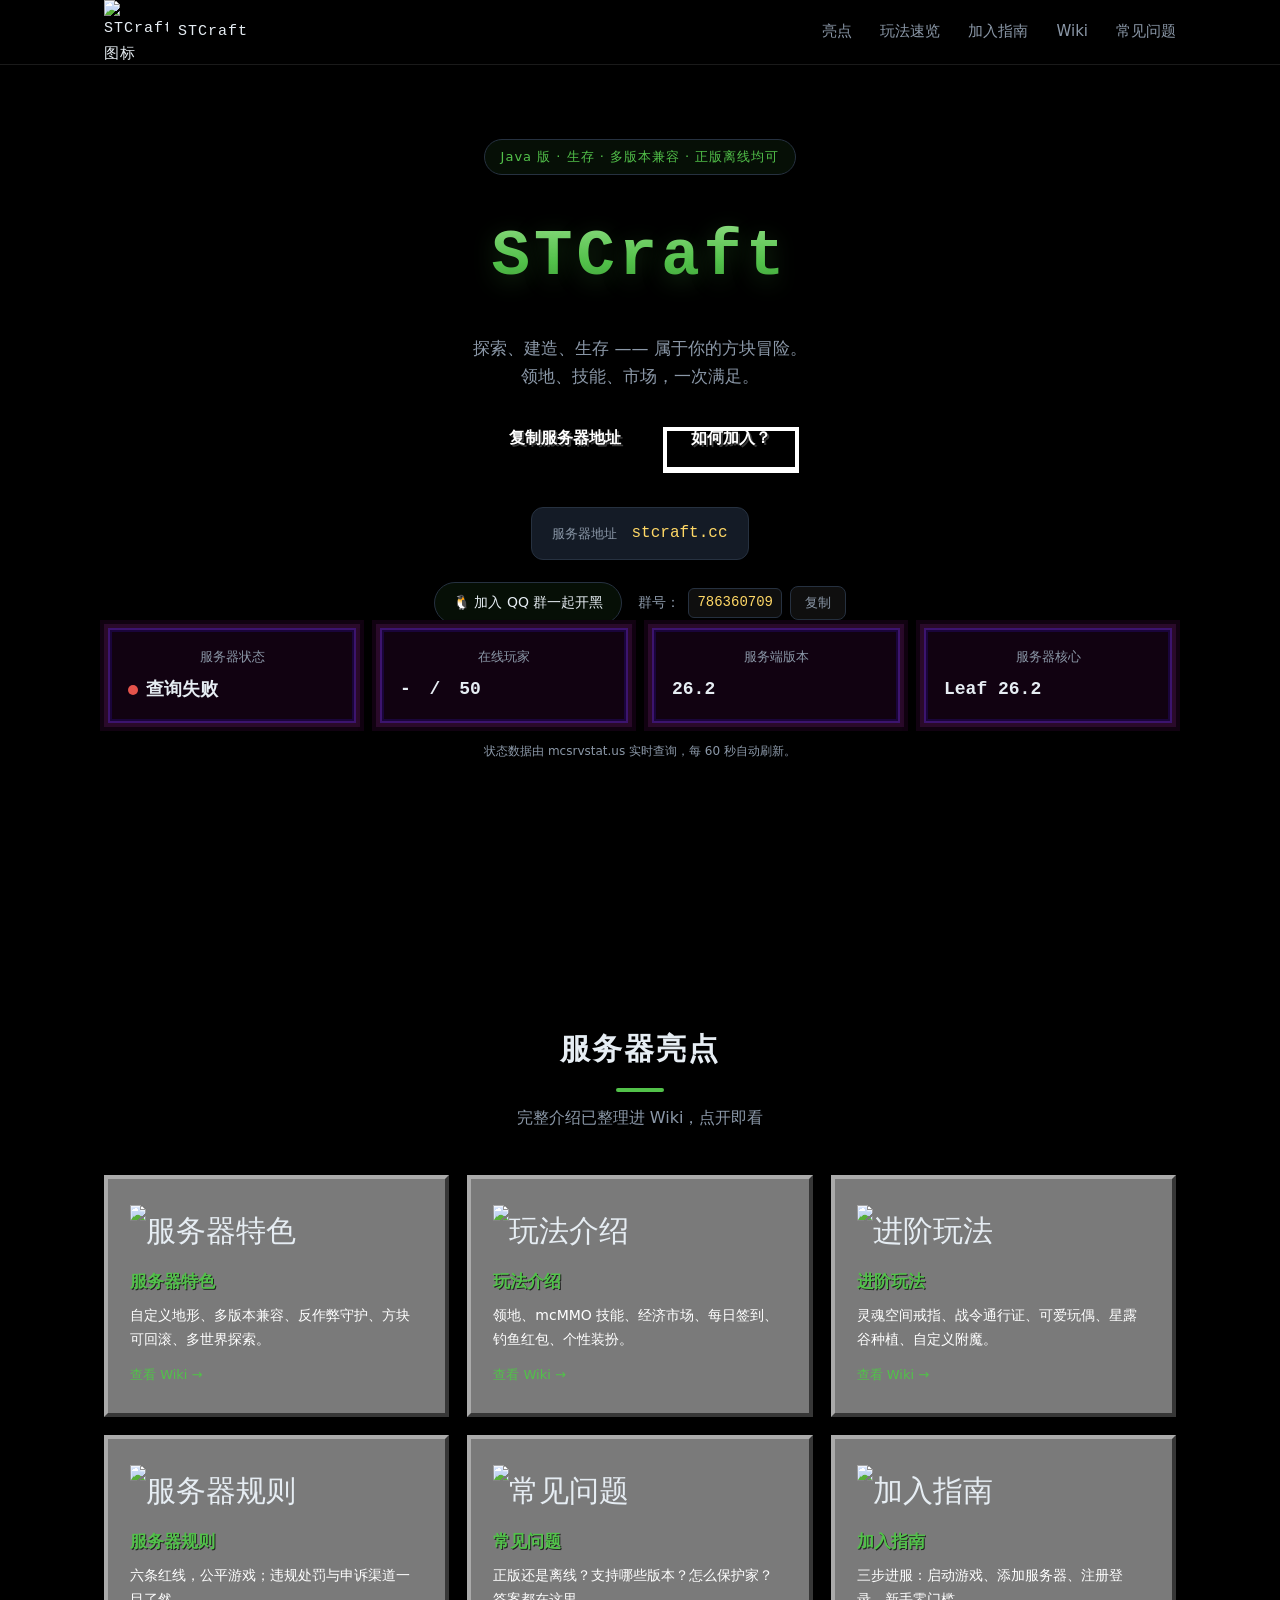
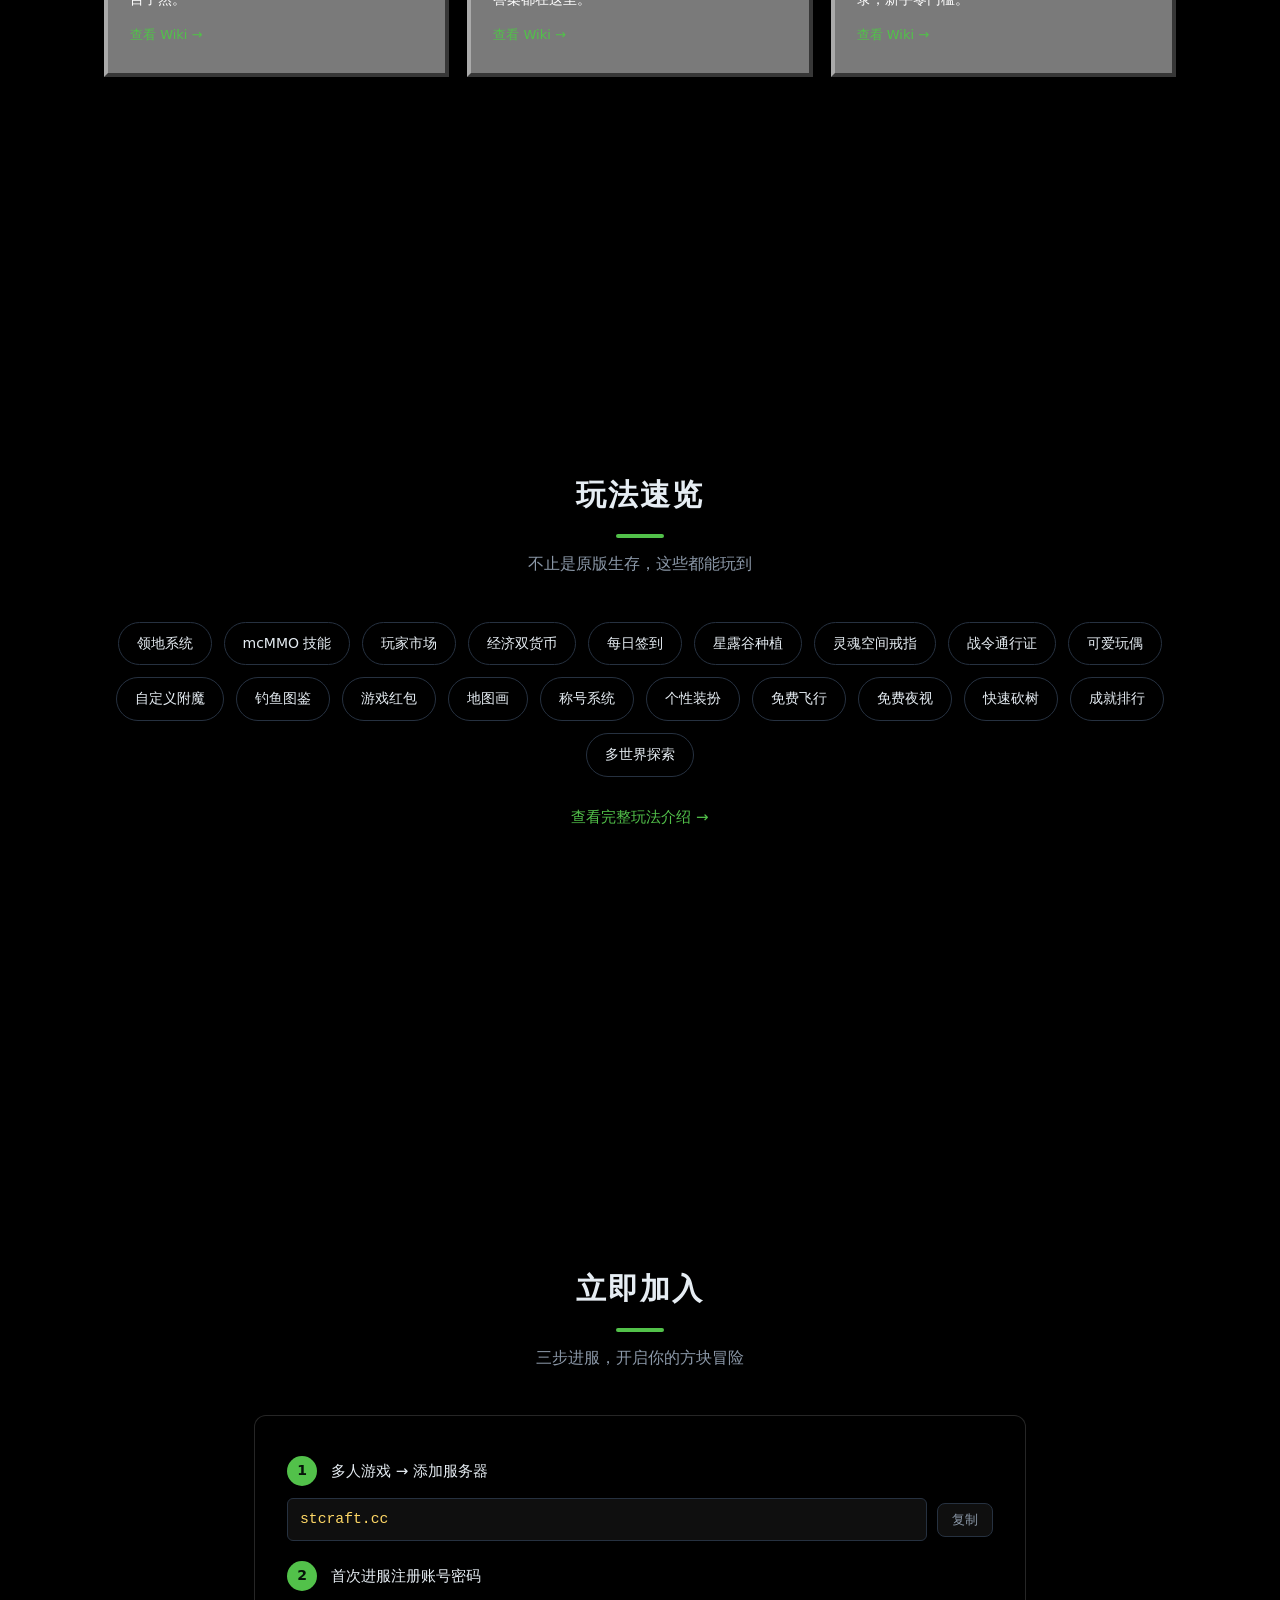
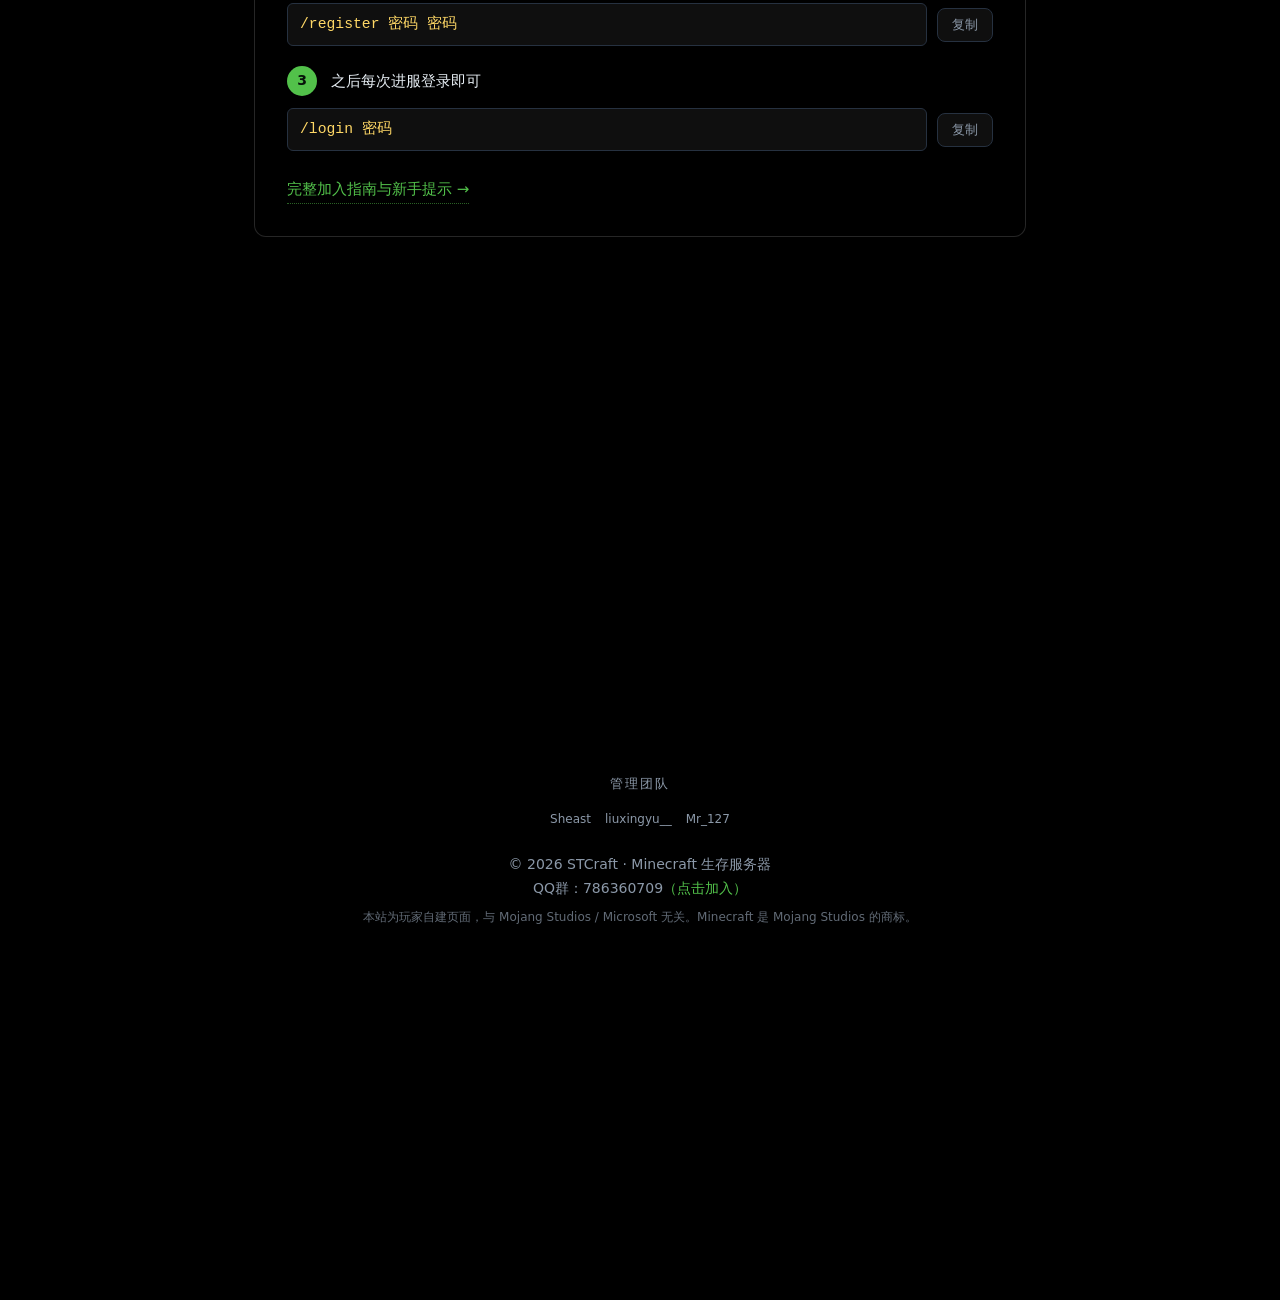
==== commit 8837617e: "重构站点架构：新增 Wiki 页面（Markdown 渲染），介绍内容迁移至 docs/*.md - 新增 wiki.html + js/wiki.js：hash 路由、marked 解析（含内置降级" ====
--- a/public/index.html
+++ b/public/index.html
@@ -22,12 +22,9 @@
     <div class="bg-layer" id="bg-features" style="background-image: url('images/gallery/bg-features.jpg');"></div>
     <div class="bg-layer" id="bg-gameplay" style="background-image: url('images/gallery/bg-gameplay.jpg');"></div>
     <div class="bg-layer" id="bg-join" style="background-image: url('images/gallery/bg-join.jpg');"></div>
-    <div class="bg-layer" id="bg-rules" style="background-image: url('images/gallery/bg-rules.jpg');"></div>
-    <div class="bg-layer" id="bg-faq" style="background-image: url('images/gallery/bg-faq.jpg');"></div>
     <div class="bg-layer" id="bg-footer" style="background-image: url('images/gallery/bg-footer.jpg');"></div>
     <div id="bg-overlay"></div>
   </div>
-
 
   <!-- ============ 导航栏 ============ -->
   <header class="nav" id="top">
@@ -37,12 +34,11 @@
         <span class="brand-text">STCraft</span>
       </a>
       <nav class="nav-links" id="navLinks">
-        <a href="#advanced">进阶玩法</a>
-        <a href="#features">服务器特色</a>
-        <a href="#gameplay">玩法介绍</a>
+        <a href="#highlights">亮点</a>
+        <a href="#gameplay">玩法速览</a>
         <a href="#join">加入指南</a>
-        <a href="#rules">服务器规则</a>
-        <a href="#faq">常见问题</a>
+        <a href="wiki.html">Wiki</a>
+        <a href="wiki.html#faq">常见问题</a>
       </nav>
       <button class="nav-toggle" id="navToggle" aria-label="打开菜单">&#9776;</button>
     </div>
@@ -57,7 +53,7 @@
       <p class="hero-slogan">探索、建造、生存 —— 属于你的方块冒险。<br>领地、技能、市场，一次满足。</p>
       <div class="hero-actions">
         <button class="btn btn-primary" id="copyAddressBtn">复制服务器地址</button>
-        <a class="btn btn-ghost" href="#join">如何加入？</a>
+        <a class="btn btn-ghost" href="wiki.html#start">如何加入？</a>
       </div>
       <div class="address-box" title="点击复制">
         <span class="address-label">服务器地址</span>
@@ -67,7 +63,7 @@
         <a class="contact-chip" id="qqGroupLink" href="#" target="_blank" rel="noopener">🐧 加入 QQ 群一起开黑</a>
         <span class="qq-number">群号：<code id="qqGroup"></code><button class="btn-copy" data-copy-target="qqGroup" aria-label="复制群号">复制</button></span>
       </div>
-    
+
       <div class="status-grid">
         <div class="status-card">
           <span class="status-label">服务器状态</span>
@@ -86,296 +82,123 @@
         </div>
         <div class="status-card">
           <span class="status-label">服务器核心</span>
-          <span class="status-value pixel-text">Paper 26.2</span>
+          <span class="status-value pixel-text" id="serverCore">-</span>
         </div>
       </div>
       <p class="status-note">状态数据由 mcsrvstat.us 实时查询，每 60 秒自动刷新。</p>
-    
-    </div>
-  </section>
-
-  <!-- ============ 实时状态 ============ -->
-  <section class="section section-alt snap-section" id="advanced" data-section="bg-features">
+    </div>
+  </section>
+
+  <!-- ============ 服务器亮点 ============ -->
+  <section class="section snap-section" id="highlights" data-section="bg-features">
     <div class="container">
-      <h2 class="section-title">进阶玩法</h2>
-      <p class="section-subtitle">探索更多深度游戏系统</p>
-      <div class="grid grid-4">
-        
-        <div class="card card-sm clickable-card" data-modal="modal-enchants">
-          <div class="card-icon" style="font-size:40px; margin-bottom:10px;">🔮</div>
-          <h3>自定义附魔</h3>
-          <p>点击查看服务器专属自定义附魔列表及效果。</p>
-        </div>
-        
-        <div class="card card-sm clickable-card" data-modal="modal-soulring">
-          <div class="card-icon" style="font-size:40px; margin-bottom:10px;">💍</div>
-          <h3>灵魂空间戒指</h3>
-          <p>无限堆叠、自动拾取，随用随取的私人储物空间。</p>
-        </div>
-        
-        <div class="card card-sm clickable-card" data-modal="modal-battlepass">
-          <div class="card-icon" style="font-size:40px; margin-bottom:10px;">📜</div>
-          <h3>战令通行证</h3>
-          <p>完成每日任务，获取海量稀有奖励。</p>
-        </div>
-
-      
-        <div class="card card-sm clickable-card" data-modal="modal-plushies">
-          <div class="card-icon" style="font-size:40px; margin-bottom:10px;">🧸</div>
-          <h3>可爱玩偶</h3>
-          <p>可穿戴、可放置，还能增加生命值，谁不想要呢？</p>
-        </div>
-
-        <div class="card card-sm clickable-card" data-modal="modal-crops">
-          <div class="card-icon" style="font-size:40px; margin-bottom:10px;">🌾</div>
-          <h3>星露谷种植</h3>
-          <p>种植各种作物，收获普通、银星、金星品质，打造你的农场帝国。</p>
-        </div>
-</div>
-    </div>
-  </section>
-
-  <!-- ============ 服务器特色 ============ -->
-  <section class="section snap-section" id="features" data-section="bg-features">
-    <div class="container">
-      <h2 class="section-title">服务器特色</h2>
-      <p class="section-subtitle">我们用心打造一个稳定、公平、好玩的生存世界</p>
+      <h2 class="section-title">服务器亮点</h2>
+      <p class="section-subtitle">完整介绍已整理进 Wiki，点开即看</p>
       <div class="grid grid-3">
-        <div class="card">
-          <img class="card-icon" src="images/new_realm.png" alt="自定义地形">
-          <h3>自定义地形</h3>
-          <p>主世界由 TerraformGenerator 生成，山川湖海更加壮丽，探索永远有惊喜。</p>
-        </div>
-        <div class="card">
-          <img class="card-icon" src="images/light.png" alt="自由加入">
-          <h3>自由加入</h3>
-          <p>离线模式开放，正版与非正版客户端均可进入，首次进服注册密码即可游玩。</p>
-        </div>
-        <div class="card">
-          <img class="card-icon" src="images/knowledge_book.png" alt="多版本兼容">
-          <h3>多版本兼容</h3>
-          <p>服务端基于 26.2，通过 ViaVersion / ViaBackwards 支持多个客户端版本加入。</p>
-        </div>
-        <div class="card">
-          <img class="card-icon" src="images/draft_report.png" alt="公平反作弊">
-          <h3>公平反作弊</h3>
-          <p>Vulcan 反作弊系统 7×24 小时守护，让每一位玩家的努力都真实有效。</p>
-        </div>
-        <div class="card">
-          <img class="card-icon" src="images/structure_block_data.png" alt="数据可回滚">
-          <h3>数据可回滚</h3>
-          <p>CoreProtect 全量记录方块变化，熊孩子破坏一键回滚，建筑安全有保障。</p>
-        </div>
-        <div class="card">
-          <img class="card-icon" src="images/speed.png" alt="高性能核心">
-          <h3>高性能核心</h3>
-          <p>Paper 核心 + ZGC 调优 + 大内存配置，跑图流畅不卡顿，长期稳定运行。</p>
-        </div>
-      </div>
-    </div>
-  </section>
-
-  <!-- ============ 玩法介绍 ============ -->
+        <a class="card card-link" href="wiki.html#features">
+          <img class="card-icon" src="images/new_realm.png" alt="服务器特色">
+          <h3>服务器特色</h3>
+          <p>自定义地形、多版本兼容、反作弊守护、方块可回滚、多世界探索。</p>
+          <span class="card-more">查看 Wiki &rarr;</span>
+        </a>
+        <a class="card card-link" href="wiki.html#gameplay">
+          <img class="card-icon" src="images/light.png" alt="玩法介绍">
+          <h3>玩法介绍</h3>
+          <p>领地、mcMMO 技能、经济市场、每日签到、钓鱼红包、个性装扮。</p>
+          <span class="card-more">查看 Wiki &rarr;</span>
+        </a>
+        <a class="card card-link" href="wiki.html#advanced">
+          <img class="card-icon" src="images/knowledge_book.png" alt="进阶玩法">
+          <h3>进阶玩法</h3>
+          <p>灵魂空间戒指、战令通行证、可爱玩偶、星露谷种植、自定义附魔。</p>
+          <span class="card-more">查看 Wiki &rarr;</span>
+        </a>
+        <a class="card card-link" href="wiki.html#rules">
+          <img class="card-icon" src="images/draft_report.png" alt="服务器规则">
+          <h3>服务器规则</h3>
+          <p>六条红线，公平游戏；违规处罚与申诉渠道一目了然。</p>
+          <span class="card-more">查看 Wiki &rarr;</span>
+        </a>
+        <a class="card card-link" href="wiki.html#faq">
+          <img class="card-icon" src="images/structure_block_data.png" alt="常见问题">
+          <h3>常见问题</h3>
+          <p>正版还是离线？支持哪些版本？怎么保护家？答案都在这里。</p>
+          <span class="card-more">查看 Wiki &rarr;</span>
+        </a>
+        <a class="card card-link" href="wiki.html#start">
+          <img class="card-icon" src="images/speed.png" alt="加入指南">
+          <h3>加入指南</h3>
+          <p>三步进服：启动游戏、添加服务器、注册登录，新手零门槛。</p>
+          <span class="card-more">查看 Wiki &rarr;</span>
+        </a>
+      </div>
+    </div>
+  </section>
+
+  <!-- ============ 玩法速览 ============ -->
   <section class="section section-alt snap-section" id="gameplay" data-section="bg-gameplay">
     <div class="container">
-      <h2 class="section-title">玩法介绍</h2>
-      <p class="section-subtitle">不止是原版生存，更多玩法等你体验</p>
-      <div class="grid grid-6">
-        <div class="card card-sm">
-          <div class="card-canvas" data-model="door"></div>
-          <h3>领地系统</h3>
-          <p>圈地保护你的家园，权限管理、传送回家一步到位。</p>
-        </div>
-        <div class="card card-sm">
-          <div class="card-canvas" data-model="sword"></div>
-          <h3>mcMMO 技能</h3>
-          <p>挖掘、战斗、农业、钓鱼……技能越练越强，解锁专属能力。</p>
-        </div>
-
-        <div class="card card-sm">
-          <div class="card-canvas" data-model="gold_block"></div>
-          <h3>经济系统</h3>
-          <p>金币 + 点券双货币体系，赚钱途径丰富，市场自由交易。</p>
-        </div>
-        <div class="card card-sm">
-          <div class="card-canvas" data-model="clock"></div>
-          <h3>每日签到</h3>
-          <p>每天上线签到领奖，连续签到奖励更丰厚。</p>
-        </div>
-        <div class="card card-sm">
-          <div class="card-canvas" data-model="emerald"></div>
-          <h3>玩家市场</h3>
-          <p>闲置物品上架出售，NPC 商店收购，供需自由流通。</p>
-        </div>
-        <div class="card card-sm">
-          <div class="card-canvas" data-model="chest"></div>
-          <h3>箱子锁</h3>
-          <p>LockettePro 保护箱子与门，私有财产神圣不可侵犯。</p>
-        </div>
-        <div class="card card-sm">
-          <div class="card-canvas" data-model="end_portal"></div>
-          <h3>多世界探索</h3>
-          <p>主世界、下界、末地、资源世界等多个世界等你探索。</p>
-        </div>
-        <div class="card card-sm">
-          <div class="card-canvas" data-model="painting"></div>
-          <h3>休闲互动</h3>
-          <p>GSit 随处坐、躺、趴，和朋友一起看日出日落。</p>
-        </div>
-        <div class="card card-sm">
-          <div class="card-canvas" data-model="sapling"></div>
-          <h3>快速砍树</h3>
-          <p>Timber 一键砍树，整棵树瞬间掉落，伐木效率拉满。</p>
-        </div>
-        <div class="card card-sm">
-          <div class="card-canvas" data-model="melon"></div>
-          <h3>成就与排行</h3>
-          <p>成就系统记录你的每一步成长，排行榜见证大佬诞生。</p>
-        </div>
-        <div class="card card-sm">
-          <div class="card-canvas" data-model="trim"></div>
-          <h3>个性装扮</h3>
-          <p>自定义皮肤、称号与名牌，打造独一无二的形象。</p>
-        </div>
-        <div class="card card-sm">
-          <div class="card-canvas" data-model="axe"></div>
-          <h3>更多武器</h3>
-          <p>精心调校的强大武器，战斗更畅快。</p>
-        </div>
-        <div class="card card-sm">
-          <div class="card-canvas" data-model="elytra"></div>
-          <h3>免费飞行</h3>
-          <p>建筑采矿更方便。</p>
-        </div>
-        <div class="card card-sm">
-          <div class="card-canvas" data-model="night_vision"></div>
-          <h3>免费夜视</h3>
-          <p>妈妈再也不用怕我下矿看不清啦~</p>
-        </div>
-        
-        <div class="card card-sm">
-          <div class="card-canvas" data-model="head"></div>
-          <h3>头颅掉落</h3>
-          <p>击杀生物有机率掉落头颅。</p>
-        </div>
-        <div class="card card-sm">
-          <div class="card-canvas" data-model="title"></div>
-          <h3>称号系统</h3>
-          <p>解锁称号，成为万里挑一的那一个人。</p>
-        </div>
-        <div class="card card-sm">
-          <div class="card-canvas" data-model="elevator"></div>
-          <h3>铁块电梯</h3>
-          <p>熟悉的蹲下起立。</p>
-        </div>
-<div class="card card-sm">
-          <div class="card-canvas" data-model="lantern"></div>
-          <h3>还有更多</h3>
-          <p>更多玩法待解锁……</p>
-        </div>
-      </div>
+      <h2 class="section-title">玩法速览</h2>
+      <p class="section-subtitle">不止是原版生存，这些都能玩到</p>
+      <div class="chip-cloud">
+        <a class="chip" href="wiki.html#gameplay">领地系统</a>
+        <a class="chip" href="wiki.html#gameplay">mcMMO 技能</a>
+        <a class="chip" href="wiki.html#gameplay">玩家市场</a>
+        <a class="chip" href="wiki.html#gameplay">经济双货币</a>
+        <a class="chip" href="wiki.html#gameplay">每日签到</a>
+        <a class="chip" href="wiki.html#advanced/crops">星露谷种植</a>
+        <a class="chip" href="wiki.html#advanced/soulring">灵魂空间戒指</a>
+        <a class="chip" href="wiki.html#advanced/battlepass">战令通行证</a>
+        <a class="chip" href="wiki.html#advanced/plushies">可爱玩偶</a>
+        <a class="chip" href="wiki.html#advanced/enchants">自定义附魔</a>
+        <a class="chip" href="wiki.html#gameplay">钓鱼图鉴</a>
+        <a class="chip" href="wiki.html#gameplay">游戏红包</a>
+        <a class="chip" href="wiki.html#gameplay">地图画</a>
+        <a class="chip" href="wiki.html#gameplay">称号系统</a>
+        <a class="chip" href="wiki.html#gameplay">个性装扮</a>
+        <a class="chip" href="wiki.html#gameplay">免费飞行</a>
+        <a class="chip" href="wiki.html#gameplay">免费夜视</a>
+        <a class="chip" href="wiki.html#gameplay">快速砍树</a>
+        <a class="chip" href="wiki.html#gameplay">成就排行</a>
+        <a class="chip" href="wiki.html#gameplay">多世界探索</a>
+      </div>
+      <p class="chip-note"><a href="wiki.html#gameplay">查看完整玩法介绍 &rarr;</a></p>
     </div>
   </section>
 
   <!-- ============ 加入指南 ============ -->
   <section class="section snap-section" id="join" data-section="bg-join">
-    <div class="container">
-      <h2 class="section-title">加入指南</h2>
-      <p class="section-subtitle">三步进入 STCraft，开始你的冒险</p>
-
-      <div class="steps">
-        <div class="step glass-panel">
-          <div class="step-num">1</div>
-          <div class="step-body">
-            <h3>启动游戏</h3>
-            <p>打开 Minecraft Java 版客户端（推荐使用与服务端一致的版本，其他版本也可尝试）。</p>
-          </div>
-        </div>
-        <div class="step glass-panel">
-          <div class="step-num">2</div>
-          <div class="step-body">
-            <h3>添加服务器</h3>
-            <p>进入「多人游戏」→「添加服务器」，在地址栏粘贴下方服务器地址并保存。</p>
-            <div class="code-line">
-              <code id="serverAddressGuide">加载中…</code>
-              <button class="btn-copy" data-copy-target="serverAddressGuide" aria-label="复制地址">复制</button>
-            </div>
-          </div>
-        </div>
-        <div class="step glass-panel">
-          <div class="step-num">3</div>
-          <div class="step-body">
-            <h3>注册并登录</h3>
-            <p>首次进入服务器，请注册你的账号密码；之后每次进服登录即可。</p>
-            <div class="code-line">
-              <code>/register 密码 密码</code>
-              <button class="btn-copy" data-copy-text="/register 密码 密码" aria-label="复制注册命令">复制</button>
-            </div>
-            <div class="code-line">
-              <code>/login 密码</code>
-              <button class="btn-copy" data-copy-text="/login 密码" aria-label="复制登录命令">复制</button>
-            </div>
-          </div>
-        </div>
-      </div>
-
-      <div class="tips">
-        <h3>💡 小贴士</h3>
-        <ul>
-          <li>服务器为离线模式，正版与离线玩家均可加入，注册密码保障账号安全。</li>
-          <li>请牢记你的密码，忘记密码请联系管理员协助找回。</li>
-          <li>进服后建议先输入 <code>/spawn</code> 回到出生点，熟悉环境后再出发冒险。</li>
-        </ul>
-      </div>
-    </div>
-  </section>
-
-  <!-- ============ 服务器规则 ============ -->
-  <section class="section section-alt snap-section" id="rules" data-section="bg-rules">
-    <div class="container">
-      <h2 class="section-title">服务器规则</h2>
-      <p class="section-subtitle">良好的游戏环境需要大家共同维护</p>
-      <div class="rules-list">
-        <div class="rule glass-panel"><span class="rule-no">01</span><span>禁止使用外挂、作弊端、透视材质、连点器等一切破坏公平的辅助工具，违者封禁处理。</span></div>
-        <div class="rule glass-panel"><span class="rule-no">02</span><span>禁止破坏、偷窃他人建筑与物品，禁止恶意圈地占地、设置陷阱害人。</span></div>
-        <div class="rule glass-panel"><span class="rule-no">03</span><span>禁止欺诈交易，贵重物品交易请使用玩家市场，线下交易风险自负。</span></div>
-        <div class="rule glass-panel"><span class="rule-no">04</span><span>聊天频道禁止刷屏、辱骂、引战、发布违规内容及任何形式的广告。</span></div>
-        <div class="rule glass-panel"><span class="rule-no">05</span><span>禁止私自建造高频红石、刷物机等严重影响服务器性能的装置。</span></div>
-        <div class="rule glass-panel"><span class="rule-no">06</span><span>尊重管理员的管理决定，如有异议请通过官方群或游戏内向管理员申诉。</span></div>
-      </div>
-    </div>
-  </section>
-
-  <!-- ============ 常见问题 ============ -->
-  <section class="section snap-section" id="faq" data-section="bg-faq">
     <div class="container container-narrow">
-      <h2 class="section-title">常见问题</h2>
-      <p class="section-subtitle">进服前你可能想知道的</p>
-
-      <details class="faq-item glass-panel" name="faq-group">
-        <summary>需要正版账号吗？</summary>
-        <p>不需要。服务器为离线模式，正版与非正版客户端均可加入。首次进服使用 <code>/register 密码 密码</code> 注册即可。</p>
-      </details>
-      <details class="faq-item glass-panel" name="faq-group">
-        <summary>支持哪些客户端版本？</summary>
-        <p>服务端基于 26.2，并通过 ViaVersion / ViaBackwards 兼容其他版本客户端。推荐使用与服务端一致的版本以获得最佳体验。</p>
-      </details>
-      <details class="faq-item glass-panel" name="faq-group">
-        <summary>如何保护我的家和箱子？</summary>
-        <p>使用领地系统圈地保护建筑范围；箱子、门等容器可以使用 LockettePro 上锁。两者配合即可高枕无忧。</p>
-      </details>
-      <details class="faq-item glass-panel" name="faq-group">
-        <summary>忘记登录密码怎么办？</summary>
-        <p>请联系管理员协助重置密码。建议平时牢记自己设置的密码。</p>
-      </details>
-      <details class="faq-item glass-panel" name="faq-group">
-        <summary>服务器可以传送吗？</summary>
-        <p>可以。服务器提供玩家互传、回家、回出生点等便捷传送功能，具体指令可在游戏内查看菜单或询问管理员。</p>
-      </details>
-      <details class="faq-item glass-panel" name="faq-group">
-        <summary>遇到作弊玩家怎么办？</summary>
-        <p>请在游戏内截图/录像保留证据，并在第一时间联系管理员举报。服务器已部署反作弊系统，核实后会严肃处理。</p>
-      </details>
+      <h2 class="section-title">立即加入</h2>
+      <p class="section-subtitle">三步进服，开启你的方块冒险</p>
+
+      <div class="join-band glass-panel">
+        <div class="join-step">
+          <span class="join-step-no">1</span>
+          <span class="join-step-text">多人游戏 &rarr; 添加服务器</span>
+        </div>
+        <div class="code-line">
+          <code id="serverAddressGuide">加载中…</code>
+          <button class="btn-copy" data-copy-target="serverAddressGuide" aria-label="复制地址">复制</button>
+        </div>
+        <div class="join-step">
+          <span class="join-step-no">2</span>
+          <span class="join-step-text">首次进服注册账号密码</span>
+        </div>
+        <div class="code-line">
+          <code>/register 密码 密码</code>
+          <button class="btn-copy" data-copy-text="/register 密码 密码" aria-label="复制注册命令">复制</button>
+        </div>
+        <div class="join-step">
+          <span class="join-step-no">3</span>
+          <span class="join-step-text">之后每次进服登录即可</span>
+        </div>
+        <div class="code-line">
+          <code>/login 密码</code>
+          <button class="btn-copy" data-copy-text="/login 密码" aria-label="复制登录命令">复制</button>
+        </div>
+        <a class="join-more" href="wiki.html#start">完整加入指南与新手提示 &rarr;</a>
+      </div>
     </div>
   </section>
 
@@ -394,52 +217,38 @@
     </div>
   </footer>
 
-  <script src="https://cdnjs.cloudflare.com/ajax/libs/three.js/r128/three.min.js"></script>
   <script src="js/config.js"></script>
   <script src="js/main.js"></script>
-  <script src="js/renderer.js"></script>
 
   <script>
-    
-    // Exclusive accordions
+    // 独占手风琴（FAQ 已迁移到 Wiki，保留给未来复用）
     const details = document.querySelectorAll('details[name="faq-group"]');
     details.forEach((targetDetail) => {
       targetDetail.addEventListener('click', () => {
         details.forEach((detail) => {
-          if (detail !== targetDetail) {
-            detail.removeAttribute('open');
-          }
+          if (detail !== targetDetail) detail.removeAttribute('open');
         });
       });
     });
 
-    // Intersection Observer for background crossfading
+    // 背景图交叉淡入 + 导航高亮
     document.addEventListener("DOMContentLoaded", function() {
+      if (!('IntersectionObserver' in window)) return;
       const sections = document.querySelectorAll('.snap-section');
       const bgLayers = document.querySelectorAll('.bg-layer');
 
       const observer = new IntersectionObserver((entries) => {
         entries.forEach(entry => {
           if (entry.isIntersecting) {
-            
-            // Update active nav link
             const navLinks = document.querySelectorAll('.nav-links a');
             const targetId = entry.target.id;
             navLinks.forEach(link => {
-              if (link.getAttribute('href') === '#' + targetId) {
-                link.classList.add('active');
-              } else {
-                link.classList.remove('active');
-              }
+              link.classList.toggle('active', link.getAttribute('href') === '#' + targetId);
             });
 
             const targetBg = entry.target.getAttribute('data-section');
             bgLayers.forEach(layer => {
-              if (layer.id === targetBg) {
-                layer.classList.add('active');
-              } else {
-                layer.classList.remove('active');
-              }
+              layer.classList.toggle('active', layer.id === targetBg);
             });
           }
         });
@@ -449,329 +258,5 @@
     });
   </script>
 
-
-  <!-- ============ 模态框 ============ -->
-  <div class="modal-overlay" id="modalOverlay">
-    
-    <!-- Modal: Enchants -->
-    <div class="modal-box glass-panel" id="modal-enchants">
-      <button class="modal-close" aria-label="关闭">&times;</button>
-      <h2 class="modal-title">自定义附魔</h2>
-      <div class="enchant-container">
-        <ul class="enchant-tabs" id="enchantTabs"></ul>
-        <div class="enchant-content" id="enchantContent"></div>
-      </div>
-    </div>
-    
-    <!-- Modal: Soul Ring -->
-    <div class="modal-box glass-panel" id="modal-soulring">
-      <button class="modal-close" aria-label="关闭">&times;</button>
-      <div class="modal-body markdown-body">
-        <img src="images/gallery/soulring_top.jpg" alt="灵魂空间" style="width:100%; border-radius:4px; margin-bottom:16px;">
-        <blockquote>
-          <p><strong>附加说明：</strong>灵魂戒指免费赠送 9 格子，可以无限堆叠，随用随取。共 6 页每页 45 格子，500星辰币可以解锁一页，可自动吸附物品。<br>菜单新增赛季战令 9/30 月底结束。</p>
-        </blockquote>
-        <hr>
-        <h1>玩家使用</h1>
-<h2>打开空间</h2>
-<p>手持「灵魂空间戒指」<strong>右键</strong>（空气或方块均可）打开个人空间，主手副手都支持。左键不会触发。</p>
-<p>空间固定为多页 6 行 9 列布局，最下面一行是功能栏；每页可放 45 种物品。</p>
-<h2>空间内操作（点击空间物品）</h2>
-<table>
-<thead>
-<tr>
-<th>操作</th>
-<th>效果</th>
-</tr>
-</thead>
-<tbody>
-<tr>
-<td>左键</td>
-<td>取 1 个进背包</td>
-</tr>
-<tr>
-<td>右键</td>
-<td>取 64 个进背包</td>
-</tr>
-<tr>
-<td>shift + 左键</td>
-<td>背包全部物品放入空间</td>
-</tr>
-<tr>
-<td>shift + 右键</td>
-<td>取最多 1728 个进背包（自动分组成原版上限）</td>
-</tr>
-</tbody>
-</table>
-<p>取走物品后，后续物品自动前移补位，空间始终紧凑、没有空洞。</p>
-<h2>放入物品（点击背包物品）</h2>
-<table>
-<thead>
-<tr>
-<th>操作</th>
-<th>效果</th>
-</tr>
-</thead>
-<tbody>
-<tr>
-<td>左键</td>
-<td>放 1 个</td>
-</tr>
-<tr>
-<td>右键</td>
-<td>放 64 个</td>
-</tr>
-<tr>
-<td>shift + 左键</td>
-<td>放一组（按物品原版上限）</td>
-</tr>
-<tr>
-<td>shift + 右键</td>
-<td>背包中同类物品全部放入</td>
-</tr>
-</tbody>
-</table>
-<p>戒指不能被放入空间。</p>
-<h2>无限堆叠</h2>
-<p>同类物品在空间内自动合并，真实数量可超过原版上限（如 256、1024）。GUI 中每个物品显示数量恒为 1（无角标），<strong>鼠标悬停</strong>时 Lore 显示真实数量。</p>
-<h2>功能栏按钮</h2>
-<table>
-<thead>
-<tr>
-<th>槽位</th>
-<th>按钮</th>
-<th>说明</th>
-</tr>
-</thead>
-<tbody>
-<tr>
-<td>45</td>
-<td>上一页</td>
-<td>第一页时隐藏</td>
-</tr>
-<tr>
-<td>46</td>
-<td>排序</td>
-<td>左键切换按名称/数量，右键切换升序/降序；排序整个空间</td>
-</tr>
-<tr>
-<td>47</td>
-<td>自动拾取</td>
-<td>点击切换开/关，图标与文字显示当前状态</td>
-</tr>
-<tr>
-<td>48</td>
-<td>关闭</td>
-<td>关闭界面</td>
-</tr>
-<tr>
-<td>49</td>
-<td>存放 / 垃圾桶</td>
-<td>左键：背包全部物品存入空间；右键：打开垃圾桶</td>
-</tr>
-<tr>
-<td>50</td>
-<td>页码</td>
-<td>显示当前页/总页数与开放格子数</td>
-</tr>
-<tr>
-<td>51</td>
-<td>分类</td>
-<td>点击循环切换分类（全部 → 分类1 → 分类2 → …）</td>
-</tr>
-<tr>
-<td>52</td>
-<td>自定义按钮</td>
-<td>可配置的指令按钮（默认黑玻璃）</td>
-</tr>
-<tr>
-<td>53</td>
-<td>下一页</td>
-<td>最后一页时隐藏</td>
-</tr>
-</tbody>
-</table>
-<h2>自动拾取</h2>
-<ul>
-<li><strong>shift + 右键戒指</strong>：切换自动拾取开关，戒指 Lore 实时显示「自动拾取：开启/关闭」。</li>
-<li>开启后：挖掘方块掉落、击杀实体掉落会<strong>瞬间</strong>进入空间；走到掉落物旁边也会自动收取（兜底）。</li>
-<li>空间放不下时，按配置回退到普通背包；仍放不下则留在地面，不会丢失物品。</li>
-<li>需要 <code>soulspace.autopickup</code> 权限才能使用，<code>soulspace.autopickup.toggle</code> 权限才能开关。</li>
-</ul>
-<h2>解锁格子</h2>
-<p>空间未解锁的格子显示为黑色玻璃板，悬停可见解锁花费与说明。<strong>点击</strong>未解锁格子：</p>
-<ol>
-<li>按配置扣取点券 / 金币；</li>
-<li>解锁一批格子（<code>slots-per-click</code>，如 225 格）；</li>
-<li>执行配置的奖励指令（如授予自动拾取权限）；</li>
-<li>执行自定义操作（如自动开启自动拾取）。</li>
-</ol>
-<h2>垃圾桶</h2>
-<p>右键 49 号按钮打开垃圾桶，垃圾桶显示空间内全部物品，删除的是<strong>空间</strong>里的物品：</p>
-<table>
-<thead>
-<tr>
-<th>操作</th>
-<th>效果</th>
-</tr>
-</thead>
-<tbody>
-<tr>
-<td>左键</td>
-<td>删除 1 个</td>
-</tr>
-<tr>
-<td>右键</td>
-<td>删除 64 个</td>
-</tr>
-<tr>
-<td>shift + 左键</td>
-<td>删除 640 个</td>
-</tr>
-<tr>
-<td>shift + 右键</td>
-<td>全部删除</td>
-</tr>
-</tbody>
-</table>
-<p>垃圾桶支持翻页：每页显示 45 种物品，功能行 45 上一页、46 页码、52 下一页、53 返回空间界面（不是关闭）。</p>
-      </div>
-    </div>
-
-    <!-- Modal: Battle Pass -->
-    <div class="modal-box glass-panel" id="modal-battlepass">
-      <button class="modal-close" aria-label="关闭">&times;</button>
-      <h2 class="modal-title">战令通行证</h2>
-      <div class="modal-body markdown-body">
-        <p>划分普通、高级、豪华三档战令。可使用服务器金币、点券购买进阶通行证。</p>
-        <p>玩家通过完成击杀、挖掘、钓鱼、在线挂机、登录等每日、每周、赛季任务获取战令积分，提升战令等级。获取更多奖励。</p>
-      
-        <img src="images/gallery/battlepass_1.jpg" alt="战令通行证" style="width:100%; margin-top:16px; border-radius:4px; border:1px solid rgba(255,255,255,0.1);">
-        <img src="images/gallery/battlepass_2.jpg" alt="战令任务" style="width:100%; margin-top:16px; border-radius:4px; border:1px solid rgba(255,255,255,0.1);">
-</div>
-    </div>
-    
-  
-<!-- Modal: Plushies -->
-    <div class="modal-box glass-panel" id="modal-plushies">
-      <button class="modal-close" aria-label="关闭">&times;</button>
-      <h2 class="modal-title">可爱玩偶</h2>
-      <div class="modal-body markdown-body">
-        <p><strong>可穿戴、可放置。谁不想要可爱的小玩偶趴在自己头上呢？还增加生命值！</strong></p>
-        <div style="display: grid; grid-template-columns: repeat(2, 1fr); gap: 16px; margin-top: 16px;">
-          <img src="images/gallery/plushie_1.jpg" alt="玩偶" style="width:100%; border-radius:4px; border:1px solid rgba(255,255,255,0.1);">
-          <img src="images/gallery/plushie_2.jpg" alt="玩偶" style="width:100%; border-radius:4px; border:1px solid rgba(255,255,255,0.1);">
-          <img src="images/gallery/plushie_3.jpg" alt="玩偶" style="width:100%; border-radius:4px; border:1px solid rgba(255,255,255,0.1);">
-          <img src="images/gallery/plushie_4.jpg" alt="玩偶" style="width:100%; border-radius:4px; border:1px solid rgba(255,255,255,0.1);">
-          <img src="images/gallery/plushie_5.jpg" alt="玩偶" style="width:100%; border-radius:4px; border:1px solid rgba(255,255,255,0.1);">
-          <img src="images/gallery/plushie_6.jpg" alt="玩偶" style="width:100%; border-radius:4px; border:1px solid rgba(255,255,255,0.1);">
-        </div>
-      </div>
-    </div>
-
-    <!-- Modal: Crops -->
-    <div class="modal-box glass-panel" id="modal-crops">
-      <button class="modal-close" aria-label="关闭">&times;</button>
-      <h2 class="modal-title">星露谷种植系统</h2>
-      <div class="modal-body markdown-body">
-        <p><strong>体验星露谷物语般的种植乐趣！种植作物、收获高品质果实、解锁更多品种。</strong></p>
-        <hr>
-        <h3>🌱 种植玩法</h3>
-        <ul>
-          <li>在商店购买种子，右键耕地即可种植</li>
-          <li>每个作物有独特的生长周期和最佳种植季节</li>
-          <li>使用洒水壶或洒水器自动浇水，提高效率</li>
-          <li>骨粉可以加速生长</li>
-        </ul>
-        <h3>⭐ 品质系统</h3>
-        <p>收获时有概率获得不同品质的作物：</p>
-        <ul>
-          <li><strong style="color: #fff;">普通品质</strong> - 基础收获</li>
-          <li><strong style="color: #aaa;">银星品质</strong> - 稀有掉落，售价更高</li>
-          <li><strong style="color: #ffd700;">金星品质</strong> - 超稀有，最高售价</li>
-        </ul>
-        <h3>🍅 可种植作物</h3>
-        <table style="width:100%; border-collapse: collapse; margin-top: 12px;">
-          <thead>
-            <tr style="border-bottom: 1px solid rgba(255,255,255,0.2);">
-              <th style="padding: 8px; text-align: left;">作物</th>
-              <th style="padding: 8px; text-align: left;">季节</th>
-              <th style="padding: 8px; text-align: left;">特点</th>
-            </tr>
-          </thead>
-          <tbody>
-            <tr style="border-bottom: 1px solid rgba(255,255,255,0.1);">
-              <td style="padding: 8px;">🍅 番茄</td>
-              <td style="padding: 8px;">春季</td>
-              <td style="padding: 8px;">可产出巨型番茄</td>
-            </tr>
-            <tr style="border-bottom: 1px solid rgba(255,255,255,0.1);">
-              <td style="padding: 8px;">🍍 菠萝</td>
-              <td style="padding: 8px;">夏季</td>
-              <td style="padding: 8px;">可产出巨型菠萝</td>
-            </tr>
-            <tr style="border-bottom: 1px solid rgba(255,255,255,0.1);">
-              <td style="padding: 8px;">🥬 卷心菜</td>
-              <td style="padding: 8px;">春/夏</td>
-              <td style="padding: 8px;">可产出巨型卷心菜</td>
-            </tr>
-            <tr style="border-bottom: 1px solid rgba(255,255,255,0.1);">
-              <td style="padding: 8px;">🌽 玉米</td>
-              <td style="padding: 8px;">夏/秋</td>
-              <td style="padding: 8px;">基础作物</td>
-            </tr>
-            <tr style="border-bottom: 1px solid rgba(255,255,255,0.1);">
-              <td style="padding: 8px;">🍺 啤酒花</td>
-              <td style="padding: 8px;">夏季</td>
-              <td style="padding: 8px;">产量高，自动重生</td>
-            </tr>
-            <tr style="border-bottom: 1px solid rgba(255,255,255,0.1);">
-              <td style="padding: 8px;">🧄 大蒜</td>
-              <td style="padding: 8px;">四季</td>
-              <td style="padding: 8px;">产量稳定</td>
-            </tr>
-            <tr style="border-bottom: 1px solid rgba(255,255,255,0.1);">
-              <td style="padding: 8px;">🌶️ 辣椒</td>
-              <td style="padding: 8px;">春/秋</td>
-              <td style="padding: 8px;">产量高，可自动重生</td>
-            </tr>
-            <tr style="border-bottom: 1px solid rgba(255,255,255,0.1);">
-              <td style="padding: 8px;">🍇 葡萄</td>
-              <td style="padding: 8px;">春/夏/秋</td>
-              <td style="padding: 8px;">可自动重生</td>
-            </tr>
-            <tr style="border-bottom: 1px solid rgba(255,255,255,0.1);">
-              <td style="padding: 8px;">🍆 茄子</td>
-              <td style="padding: 8px;">夏/秋</td>
-              <td style="padding: 8px;">基础作物</td>
-            </tr>
-            <tr style="border-bottom: 1px solid rgba(255,255,255,0.1);">
-              <td style="padding: 8px;">🥬 白菜</td>
-              <td style="padding: 8px;">春/夏/秋</td>
-              <td style="padding: 8px;">基础作物</td>
-            </tr>
-            <tr style="border-bottom: 1px solid rgba(255,255,255,0.1);">
-              <td style="padding: 8px;">🐉 火龙果</td>
-              <td style="padding: 8px;">春/夏/秋</td>
-              <td style="padding: 8px;">稀有作物，可自动重生</td>
-            </tr>
-            <tr>
-              <td style="padding: 8px;">🧧 摇钱树</td>
-              <td style="padding: 8px;">冬季</td>
-              <td style="padding: 8px;">冬季限定，掉落红包</td>
-            </tr>
-          </tbody>
-        </table>
-        <h3>🛠️ 农场工具</h3>
-        <ul>
-          <li><strong>洒水壶</strong> - 4个等级，手动浇水</li>
-          <li><strong>洒水器</strong> - 3个等级，自动浇灌周围作物</li>
-        </ul>
-      </div>
-    </div>
-
-
-</div>
-
-  </body>
+</body>
 </html>
--- a/public/css/style.css
+++ b/public/css/style.css
@@ -1193,3 +1193,417 @@
   border-radius: 4px;
   font-family: monospace;
 }
+
+/* ============ Wiki 页面 ============ */
+
+.wiki-body {
+  background: var(--bg);
+}
+
+.brand-sub {
+  color: var(--green);
+  font-size: 11px;
+  letter-spacing: 3px;
+  margin-left: 8px;
+  padding: 2px 6px;
+  border: 1px solid var(--border);
+  border-radius: 4px;
+  text-shadow: none;
+}
+
+.wiki-toolbar {
+  position: sticky;
+  top: 64px;
+  z-index: 90;
+  margin-top: 64px;
+  background: rgba(13, 17, 23, 0.95);
+  border-bottom: 1px solid var(--border);
+  backdrop-filter: blur(8px);
+}
+
+.wiki-toolbar-inner {
+  max-width: 1240px;
+  margin: 0 auto;
+  padding: 10px 24px;
+  display: flex;
+  align-items: center;
+  gap: 14px;
+}
+
+.wiki-crumb {
+  font-size: 13px;
+  color: var(--muted);
+}
+
+.wiki-crumb a {
+  color: var(--green);
+}
+
+.wiki-crumb .sep {
+  opacity: 0.45;
+  margin: 0 6px;
+}
+
+.wiki-crumb .now {
+  color: var(--text);
+}
+
+.wiki-side-toggle {
+  display: none;
+  background: none;
+  border: 1px solid var(--border);
+  border-radius: 8px;
+  color: var(--text);
+  font-size: 13px;
+  padding: 5px 14px;
+  cursor: pointer;
+}
+
+.wiki-side-toggle:hover {
+  border-color: var(--green);
+  color: var(--green);
+}
+
+.wiki-layout {
+  max-width: 1240px;
+  margin: 0 auto;
+  padding: 28px 24px 72px;
+  display: grid;
+  grid-template-columns: 210px minmax(0, 1fr) 200px;
+  gap: 40px;
+  align-items: start;
+}
+
+/* 侧栏 */
+
+.wiki-sidebar {
+  position: sticky;
+  top: 122px;
+  max-height: calc(100vh - 150px);
+  overflow-y: auto;
+}
+
+.wiki-side-group {
+  margin-bottom: 22px;
+}
+
+.wiki-side-title {
+  display: block;
+  font-size: 11px;
+  letter-spacing: 3px;
+  color: var(--muted);
+  margin-bottom: 8px;
+  padding-left: 12px;
+}
+
+.wiki-sidebar a {
+  display: block;
+  padding: 7px 12px;
+  color: var(--muted);
+  font-size: 14px;
+  border-left: 2px solid transparent;
+  border-radius: 0 6px 6px 0;
+  transition: color 0.18s, background 0.18s;
+}
+
+.wiki-sidebar a:hover {
+  color: #fff;
+  background: rgba(255, 255, 255, 0.05);
+}
+
+.wiki-sidebar a.active {
+  color: #07130a;
+  background: var(--green);
+  border-left-color: var(--green);
+  font-weight: 600;
+  text-shadow: none;
+}
+
+.wiki-sidebar a.wiki-side-sub {
+  padding-left: 26px;
+  font-size: 13px;
+}
+
+/* 正文 */
+
+.wiki-main {
+  min-width: 0;
+}
+
+.wiki-loading {
+  color: var(--muted);
+}
+
+.wiki-main .markdown-body {
+  font-size: 15.5px;
+}
+
+.wiki-main .markdown-body [id] {
+  scroll-margin-top: 30px;
+}
+
+.wiki-main .markdown-body h1 {
+  font-size: 30px;
+  margin-top: 0;
+  padding-bottom: 14px;
+  border-bottom: 1px solid var(--border);
+}
+
+.wiki-main .markdown-body h2 {
+  font-size: 22px;
+  margin-top: 2em;
+  padding-bottom: 8px;
+  border-bottom: 1px solid rgba(255, 255, 255, 0.08);
+}
+
+.wiki-main .markdown-body h2:first-child {
+  margin-top: 0;
+}
+
+.wiki-main .markdown-body h3 {
+  font-size: 17px;
+  color: var(--green);
+}
+
+.wiki-main .markdown-body li {
+  margin-bottom: 6px;
+}
+
+.wiki-main .markdown-body ol {
+  padding-left: 22px;
+  margin-bottom: 1em;
+}
+
+.wiki-main .markdown-body li > ul,
+.wiki-main .markdown-body li > ol {
+  margin: 6px 0;
+}
+
+.wiki-main .markdown-body a {
+  color: var(--green);
+  border-bottom: 1px dotted rgba(82, 193, 74, 0.5);
+}
+
+.wiki-main .markdown-body a:hover {
+  border-bottom-style: solid;
+}
+
+.wiki-main .markdown-body img {
+  max-width: 100%;
+  border-radius: 8px;
+  border: 1px solid var(--border);
+  margin: 6px 4px 14px;
+}
+
+.wiki-main .markdown-body h2 ~ .enchant-container {
+  height: 70vh;
+}
+
+/* 本页目录 */
+
+.wiki-toc {
+  position: sticky;
+  top: 122px;
+  max-height: calc(100vh - 150px);
+  overflow-y: auto;
+  font-size: 13px;
+}
+
+.wiki-toc.is-empty {
+  display: none;
+}
+
+.wiki-toc-title {
+  display: block;
+  font-size: 11px;
+  letter-spacing: 3px;
+  color: var(--muted);
+  margin-bottom: 10px;
+}
+
+.wiki-toc nav a {
+  display: block;
+  padding: 5px 0 5px 12px;
+  color: var(--muted);
+  border-left: 2px solid var(--border);
+  line-height: 1.5;
+}
+
+.wiki-toc nav a.is-sub {
+  padding-left: 24px;
+}
+
+.wiki-toc nav a:hover {
+  color: var(--green);
+  border-left-color: var(--green);
+}
+
+.wiki-footer {
+  border-top: 1px solid var(--border);
+}
+
+/* 响应式 */
+
+@media (max-width: 1100px) {
+  .wiki-layout {
+    grid-template-columns: 200px minmax(0, 1fr);
+  }
+  .wiki-toc {
+    display: none;
+  }
+}
+
+@media (max-width: 860px) {
+  .wiki-side-toggle {
+    display: inline-block;
+  }
+
+  .wiki-toolbar {
+    top: 64px;
+  }
+
+  .wiki-layout {
+    grid-template-columns: minmax(0, 1fr);
+    padding-top: 20px;
+  }
+
+  .wiki-sidebar {
+    position: fixed;
+    top: 107px;
+    left: 0;
+    bottom: 0;
+    width: 264px;
+    max-height: none;
+    padding: 20px 16px;
+    background: var(--bg);
+    border-right: 1px solid var(--border);
+    transform: translateX(-100%);
+    transition: transform 0.25s ease;
+    z-index: 95;
+    overflow-y: auto;
+  }
+
+  .wiki-sidebar.open {
+    transform: none;
+    box-shadow: 8px 0 24px rgba(0, 0, 0, 0.5);
+  }
+
+  .wiki-main .markdown-body {
+    font-size: 15px;
+  }
+}
+
+/* ============ 首页：亮点卡片 / 玩法速览 / 加入条 ============ */
+
+a.card-link {
+  display: block;
+  color: var(--text);
+  transition: transform 0.2s, border-color 0.2s, background 0.2s;
+}
+
+a.card-link:hover {
+  transform: translateY(-4px);
+  border-color: var(--green);
+  background: var(--card-hover);
+}
+
+.card-more {
+  display: inline-block;
+  margin-top: 12px;
+  font-size: 13px;
+  color: var(--green);
+}
+
+.chip-cloud {
+  display: flex;
+  flex-wrap: wrap;
+  gap: 12px;
+  justify-content: center;
+  margin-top: 8px;
+}
+
+.chip {
+  padding: 9px 18px;
+  border: 1px solid var(--border);
+  border-radius: 999px;
+  background: rgba(0, 0, 0, 0.35);
+  color: var(--text);
+  font-size: 14px;
+  transition: border-color 0.18s, color 0.18s, transform 0.18s;
+}
+
+.chip:hover {
+  border-color: var(--green);
+  color: var(--green);
+  transform: translateY(-2px);
+}
+
+.chip-note {
+  margin-top: 26px;
+  text-align: center;
+}
+
+.chip-note a {
+  color: var(--green);
+  font-size: 15px;
+}
+
+.join-band {
+  padding: 32px;
+  display: flex;
+  flex-direction: column;
+  gap: 12px;
+}
+
+.join-step {
+  display: flex;
+  align-items: center;
+  gap: 14px;
+  margin-top: 8px;
+}
+
+.join-step-no {
+  flex: none;
+  width: 30px;
+  height: 30px;
+  display: flex;
+  align-items: center;
+  justify-content: center;
+  border-radius: 50%;
+  background: var(--green);
+  color: #07130a;
+  font-weight: bold;
+  font-size: 14px;
+  text-shadow: none;
+}
+
+.join-step-text {
+  color: var(--text);
+  font-size: 15px;
+}
+
+.join-band .code-line {
+  margin-top: 0;
+}
+
+.join-more {
+  align-self: flex-start;
+  margin-top: 14px;
+  color: var(--green);
+  font-size: 15px;
+  border-bottom: 1px dotted rgba(82, 193, 74, 0.5);
+}
+
+.join-more:hover {
+  border-bottom-style: solid;
+}
+
+@media (max-width: 720px) {
+  .join-band {
+    padding: 22px 18px;
+  }
+  .chip {
+    padding: 7px 14px;
+    font-size: 13px;
+  }
+}
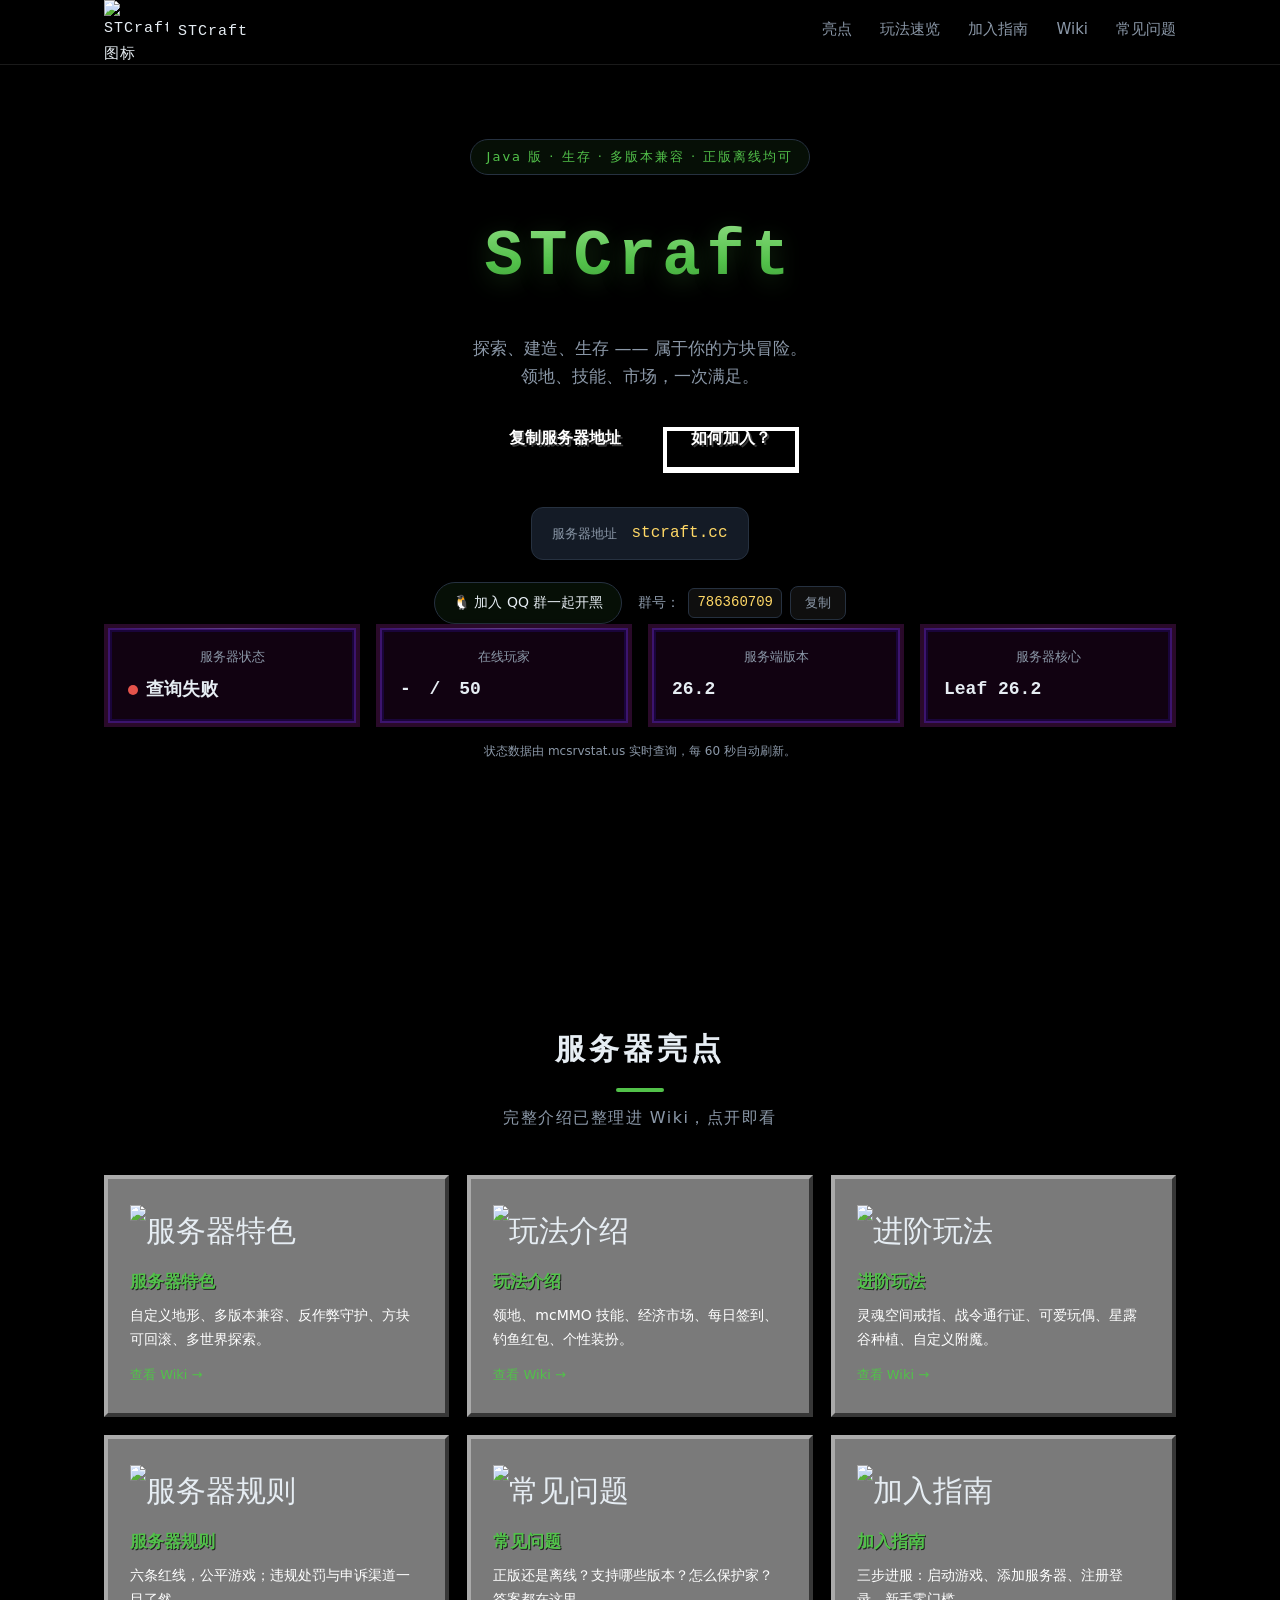
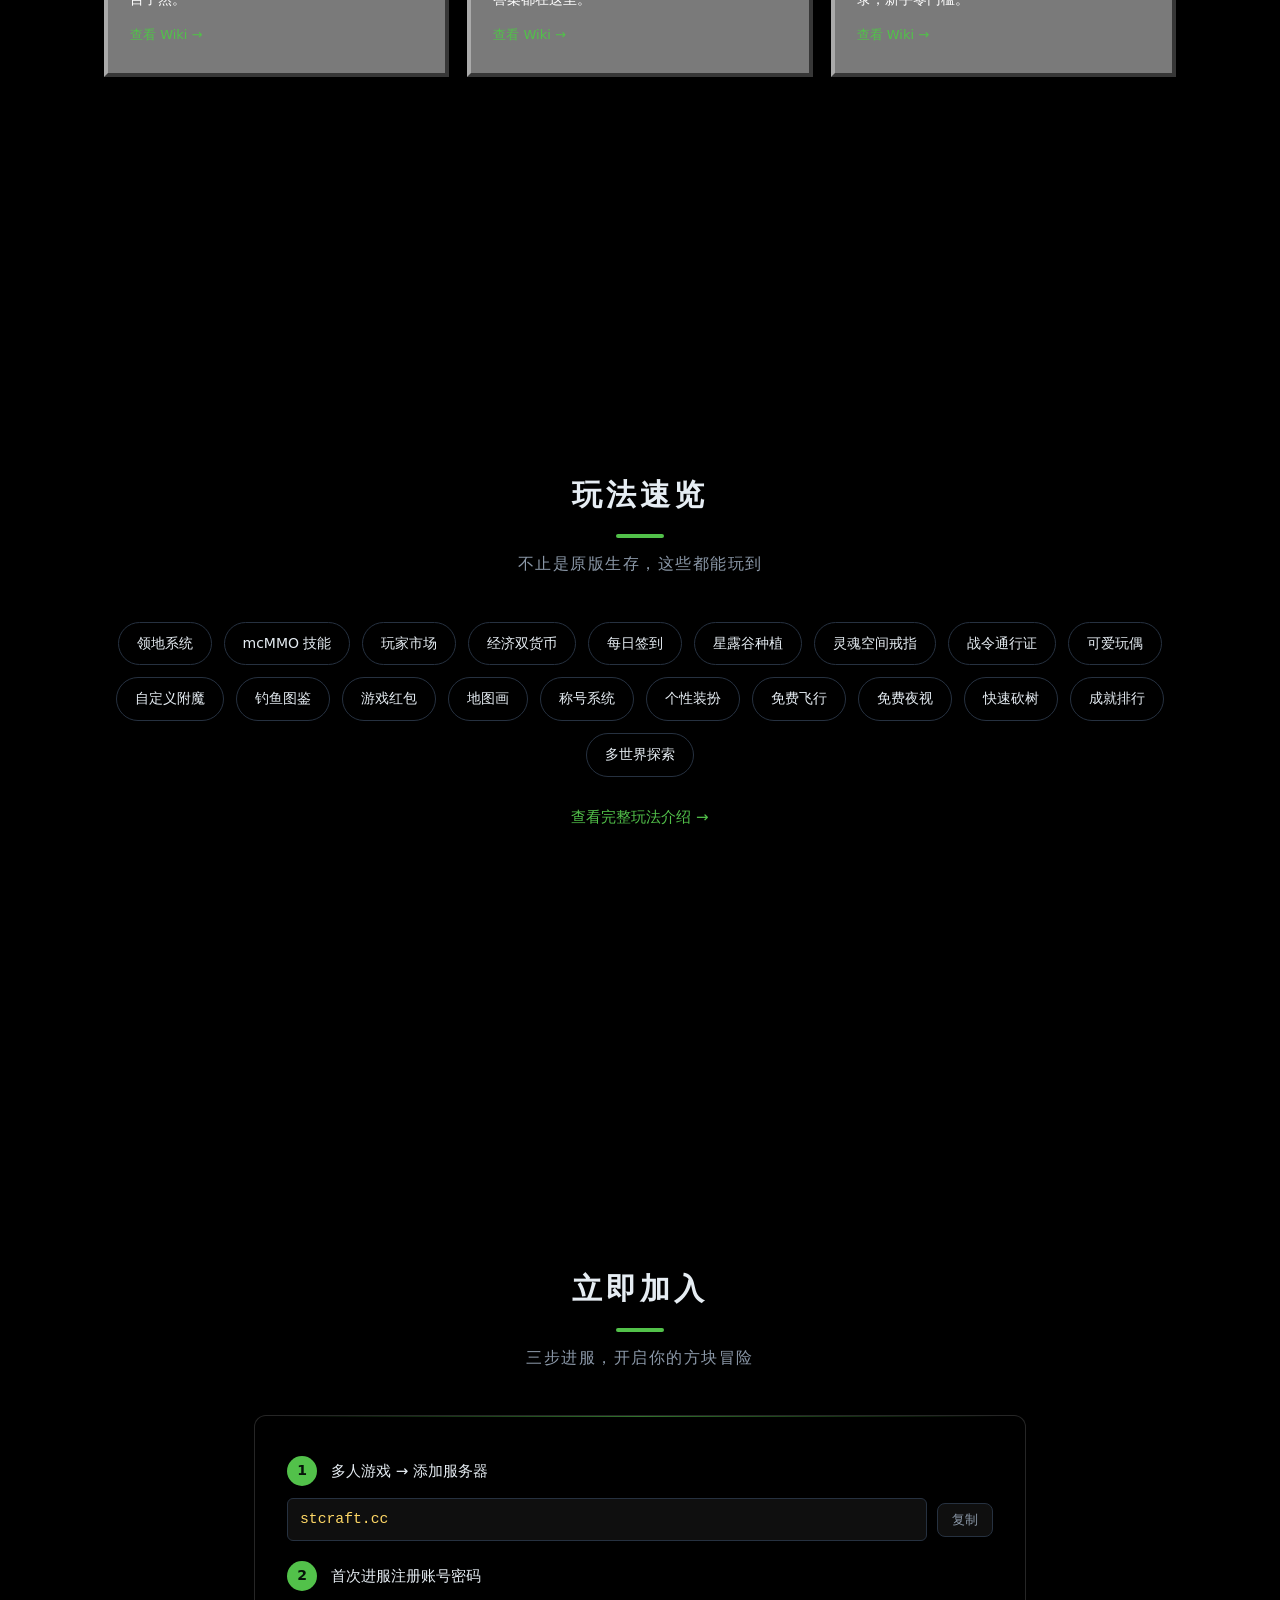
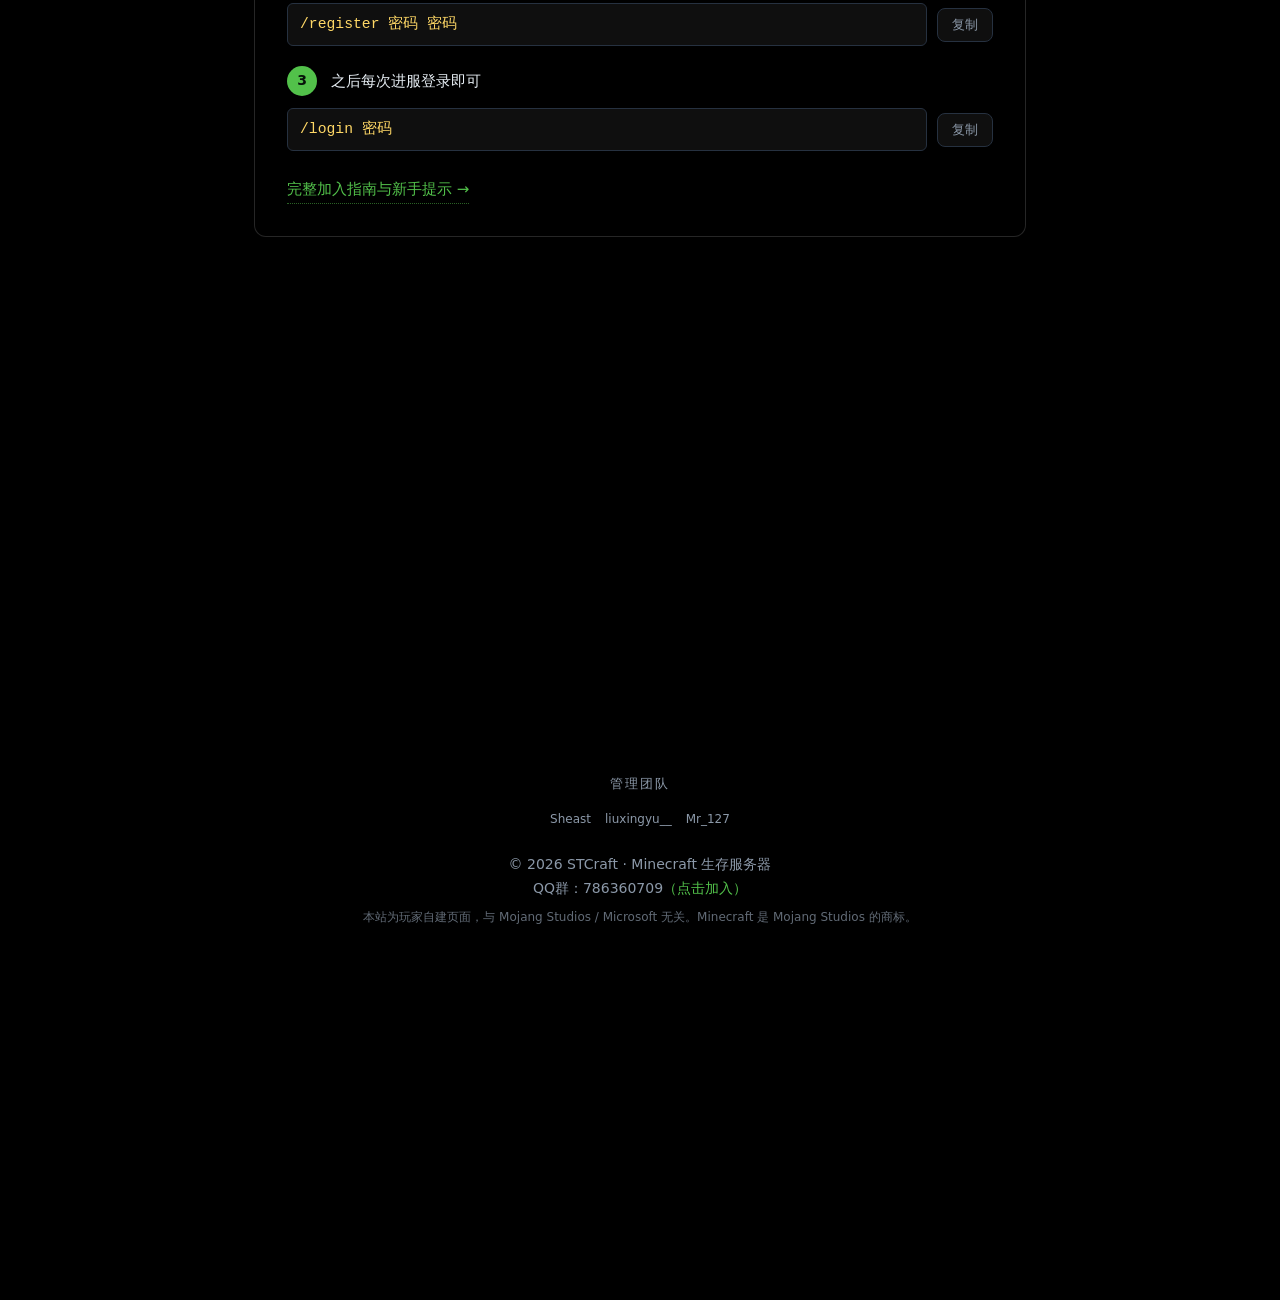
==== commit e481b6d2: "视觉精修与交互修复 优化： - 全站精修层：细滚动条、选区配色、焦点可见环、导航下划线指示、   在线状态呼吸点、卡片顶部高亮线、chips 填充式悬浮、加入条光晕 - Wiki 正文：首段 lead" ====
--- a/public/index.html
+++ b/public/index.html
@@ -9,6 +9,7 @@
   <meta property="og:description" content="探索、建造、生存 —— 属于你的方块冒险。">
   <meta property="og:type" content="website">
   <meta property="og:url" content="https://www.stcraft.cc/">
+  <meta property="og:image" content="https://www.stcraft.cc/images/4.png">
   <link rel="canonical" href="https://www.stcraft.cc/">
   <link rel="icon" type="image/svg+xml" href="images/4.png">
   <link rel="preconnect" href="https://fonts.googleapis.com">
@@ -96,37 +97,37 @@
       <p class="section-subtitle">完整介绍已整理进 Wiki，点开即看</p>
       <div class="grid grid-3">
         <a class="card card-link" href="wiki.html#features">
-          <img class="card-icon" src="images/new_realm.png" alt="服务器特色">
+          <img class="card-icon" loading="lazy" decoding="async" src="images/new_realm.png" alt="服务器特色">
           <h3>服务器特色</h3>
           <p>自定义地形、多版本兼容、反作弊守护、方块可回滚、多世界探索。</p>
           <span class="card-more">查看 Wiki &rarr;</span>
         </a>
         <a class="card card-link" href="wiki.html#gameplay">
-          <img class="card-icon" src="images/light.png" alt="玩法介绍">
+          <img class="card-icon" loading="lazy" decoding="async" src="images/light.png" alt="玩法介绍">
           <h3>玩法介绍</h3>
           <p>领地、mcMMO 技能、经济市场、每日签到、钓鱼红包、个性装扮。</p>
           <span class="card-more">查看 Wiki &rarr;</span>
         </a>
         <a class="card card-link" href="wiki.html#advanced">
-          <img class="card-icon" src="images/knowledge_book.png" alt="进阶玩法">
+          <img class="card-icon" loading="lazy" decoding="async" src="images/knowledge_book.png" alt="进阶玩法">
           <h3>进阶玩法</h3>
           <p>灵魂空间戒指、战令通行证、可爱玩偶、星露谷种植、自定义附魔。</p>
           <span class="card-more">查看 Wiki &rarr;</span>
         </a>
         <a class="card card-link" href="wiki.html#rules">
-          <img class="card-icon" src="images/draft_report.png" alt="服务器规则">
+          <img class="card-icon" loading="lazy" decoding="async" src="images/draft_report.png" alt="服务器规则">
           <h3>服务器规则</h3>
           <p>六条红线，公平游戏；违规处罚与申诉渠道一目了然。</p>
           <span class="card-more">查看 Wiki &rarr;</span>
         </a>
         <a class="card card-link" href="wiki.html#faq">
-          <img class="card-icon" src="images/structure_block_data.png" alt="常见问题">
+          <img class="card-icon" loading="lazy" decoding="async" src="images/structure_block_data.png" alt="常见问题">
           <h3>常见问题</h3>
           <p>正版还是离线？支持哪些版本？怎么保护家？答案都在这里。</p>
           <span class="card-more">查看 Wiki &rarr;</span>
         </a>
         <a class="card card-link" href="wiki.html#start">
-          <img class="card-icon" src="images/speed.png" alt="加入指南">
+          <img class="card-icon" loading="lazy" decoding="async" src="images/speed.png" alt="加入指南">
           <h3>加入指南</h3>
           <p>三步进服：启动游戏、添加服务器、注册登录，新手零门槛。</p>
           <span class="card-more">查看 Wiki &rarr;</span>
@@ -221,15 +222,6 @@
   <script src="js/main.js"></script>
 
   <script>
-    // 独占手风琴（FAQ 已迁移到 Wiki，保留给未来复用）
-    const details = document.querySelectorAll('details[name="faq-group"]');
-    details.forEach((targetDetail) => {
-      targetDetail.addEventListener('click', () => {
-        details.forEach((detail) => {
-          if (detail !== targetDetail) detail.removeAttribute('open');
-        });
-      });
-    });
 
     // 背景图交叉淡入 + 导航高亮
     document.addEventListener("DOMContentLoaded", function() {
--- a/public/css/style.css
+++ b/public/css/style.css
@@ -1607,3 +1607,275 @@
     font-size: 13px;
   }
 }
+
+/* ============ 2026-10 精修层：质感与可访问性 ============ */
+
+::selection {
+  background: rgba(82, 193, 74, 0.32);
+  color: #fff;
+}
+
+* {
+  scrollbar-width: thin;
+  scrollbar-color: #2b3644 transparent;
+}
+
+::-webkit-scrollbar {
+  width: 10px;
+  height: 10px;
+}
+
+::-webkit-scrollbar-track {
+  background: transparent;
+}
+
+::-webkit-scrollbar-thumb {
+  background: #2b3644;
+  border-radius: 6px;
+  border: 2px solid transparent;
+  background-clip: content-box;
+}
+
+::-webkit-scrollbar-thumb:hover {
+  background: #3b4a5e;
+  background-clip: content-box;
+}
+
+a:focus-visible,
+button:focus-visible,
+summary:focus-visible {
+  outline: 2px solid var(--green);
+  outline-offset: 3px;
+  border-radius: 4px;
+}
+
+/* 导航当前项指示条 */
+.nav-links a {
+  position: relative;
+  padding-bottom: 4px;
+}
+
+.nav-links a::after {
+  content: "";
+  position: absolute;
+  left: 0;
+  right: 0;
+  bottom: 0;
+  height: 2px;
+  background: var(--green);
+  transform: scaleX(0);
+  transform-origin: left;
+  transition: transform 0.22s ease;
+}
+
+.nav-links a:hover::after,
+.nav-links a.active::after {
+  transform: scaleX(1);
+}
+
+/* 首屏 */
+.hero-badge {
+  letter-spacing: 2px;
+}
+
+.hero-title {
+  letter-spacing: 6px;
+}
+
+.status-card {
+  position: relative;
+  overflow: hidden;
+}
+
+.status-card::after {
+  content: "";
+  position: absolute;
+  inset: 0 0 auto 0;
+  height: 1px;
+  background: linear-gradient(90deg, transparent, rgba(255, 255, 255, 0.18), transparent);
+}
+
+.dot.online {
+  box-shadow: 0 0 0 0 rgba(82, 193, 74, 0.55);
+  animation: dotPulse 2.4s ease-out infinite;
+}
+
+@keyframes dotPulse {
+  0% { box-shadow: 0 0 0 0 rgba(82, 193, 74, 0.5); }
+  70% { box-shadow: 0 0 0 9px rgba(82, 193, 74, 0); }
+  100% { box-shadow: 0 0 0 0 rgba(82, 193, 74, 0); }
+}
+
+/* 分区标题层级 */
+.section-title {
+  letter-spacing: 4px;
+}
+
+.section-subtitle {
+  letter-spacing: 1.5px;
+}
+
+/* 卡片顶部高亮线 + 图标统一 */
+.card {
+  position: relative;
+  overflow: hidden;
+}
+
+.card::before {
+  content: "";
+  position: absolute;
+  top: 0;
+  left: 0;
+  height: 2px;
+  width: 100%;
+  background: var(--green);
+  transform: scaleX(0);
+  transform-origin: left;
+  transition: transform 0.28s ease;
+}
+
+.card:hover::before {
+  transform: scaleX(1);
+}
+
+.card-icon {
+  image-rendering: pixelated;
+}
+
+/* 玩法速览 chips */
+.chip {
+  position: relative;
+  overflow: hidden;
+}
+
+.chip::before {
+  content: "";
+  position: absolute;
+  inset: 0;
+  background: var(--green);
+  transform: translateY(101%);
+  transition: transform 0.24s ease;
+  z-index: -1;
+}
+
+.chip:hover::before {
+  transform: translateY(0);
+}
+
+.chip:hover {
+  color: #07130a;
+  border-color: var(--green);
+  text-shadow: none;
+}
+
+/* 加入条 */
+.join-band {
+  position: relative;
+}
+
+.join-band::before {
+  content: "";
+  position: absolute;
+  top: 0;
+  left: 24px;
+  right: 24px;
+  height: 1px;
+  background: linear-gradient(90deg, transparent, rgba(82, 193, 74, 0.6), transparent);
+}
+
+/* Wiki 正文精修 */
+.wiki-main .markdown-body > h1 + p {
+  font-size: 17px;
+  color: #c3ccd6;
+}
+
+.wiki-main .markdown-body tbody tr {
+  transition: background 0.15s;
+}
+
+.wiki-main .markdown-body tbody tr:hover {
+  background: rgba(255, 255, 255, 0.05);
+}
+
+.wiki-main .markdown-body pre {
+  background: rgba(0, 0, 0, 0.55);
+  border: 1px solid var(--border);
+  border-radius: 8px;
+  padding: 14px 16px;
+  overflow-x: auto;
+}
+
+.wiki-main .markdown-body pre code {
+  background: none;
+  border: 0;
+  padding: 0;
+  color: #b7e6b3;
+}
+
+.wiki-main .markdown-body h2,
+.wiki-main .markdown-body h3 {
+  transition: color 0.15s;
+}
+
+.wiki-loading {
+  animation: fadeBlink 1.2s ease-in-out infinite;
+}
+
+@keyframes fadeBlink {
+  0%, 100% { opacity: 0.45; }
+  50% { opacity: 1; }
+}
+
+/* 本页目录当前节高亮 */
+.wiki-toc nav a.is-current {
+  color: var(--green);
+  border-left-color: var(--green);
+}
+
+/* 移动端抽屉遮罩 */
+.wiki-dim {
+  display: none;
+  position: fixed;
+  inset: 107px 0 0 0;
+  background: rgba(0, 0, 0, 0.55);
+  z-index: 94;
+}
+
+.wiki-dim.show {
+  display: block;
+}
+
+@media (max-width: 860px) {
+  .wiki-dim {
+    display: none;
+  }
+  .wiki-dim.show {
+    display: block;
+  }
+}
+
+/* 动画偏好尊重 */
+@media (prefers-reduced-motion: reduce) {
+  * {
+    animation-duration: 0.01ms !important;
+    animation-iteration-count: 1 !important;
+    transition-duration: 0.01ms !important;
+    scroll-behavior: auto !important;
+  }
+}
+
+/* chips 悬浮：改用直接过渡，避免伪元素层级问题 */
+.chip {
+  transition: background 0.2s ease, color 0.2s ease, border-color 0.2s ease, transform 0.18s ease;
+}
+
+.chip::before {
+  display: none;
+}
+
+.chip:hover {
+  background: var(--green);
+  color: #07130a;
+  border-color: var(--green);
+  text-shadow: none;
+}
